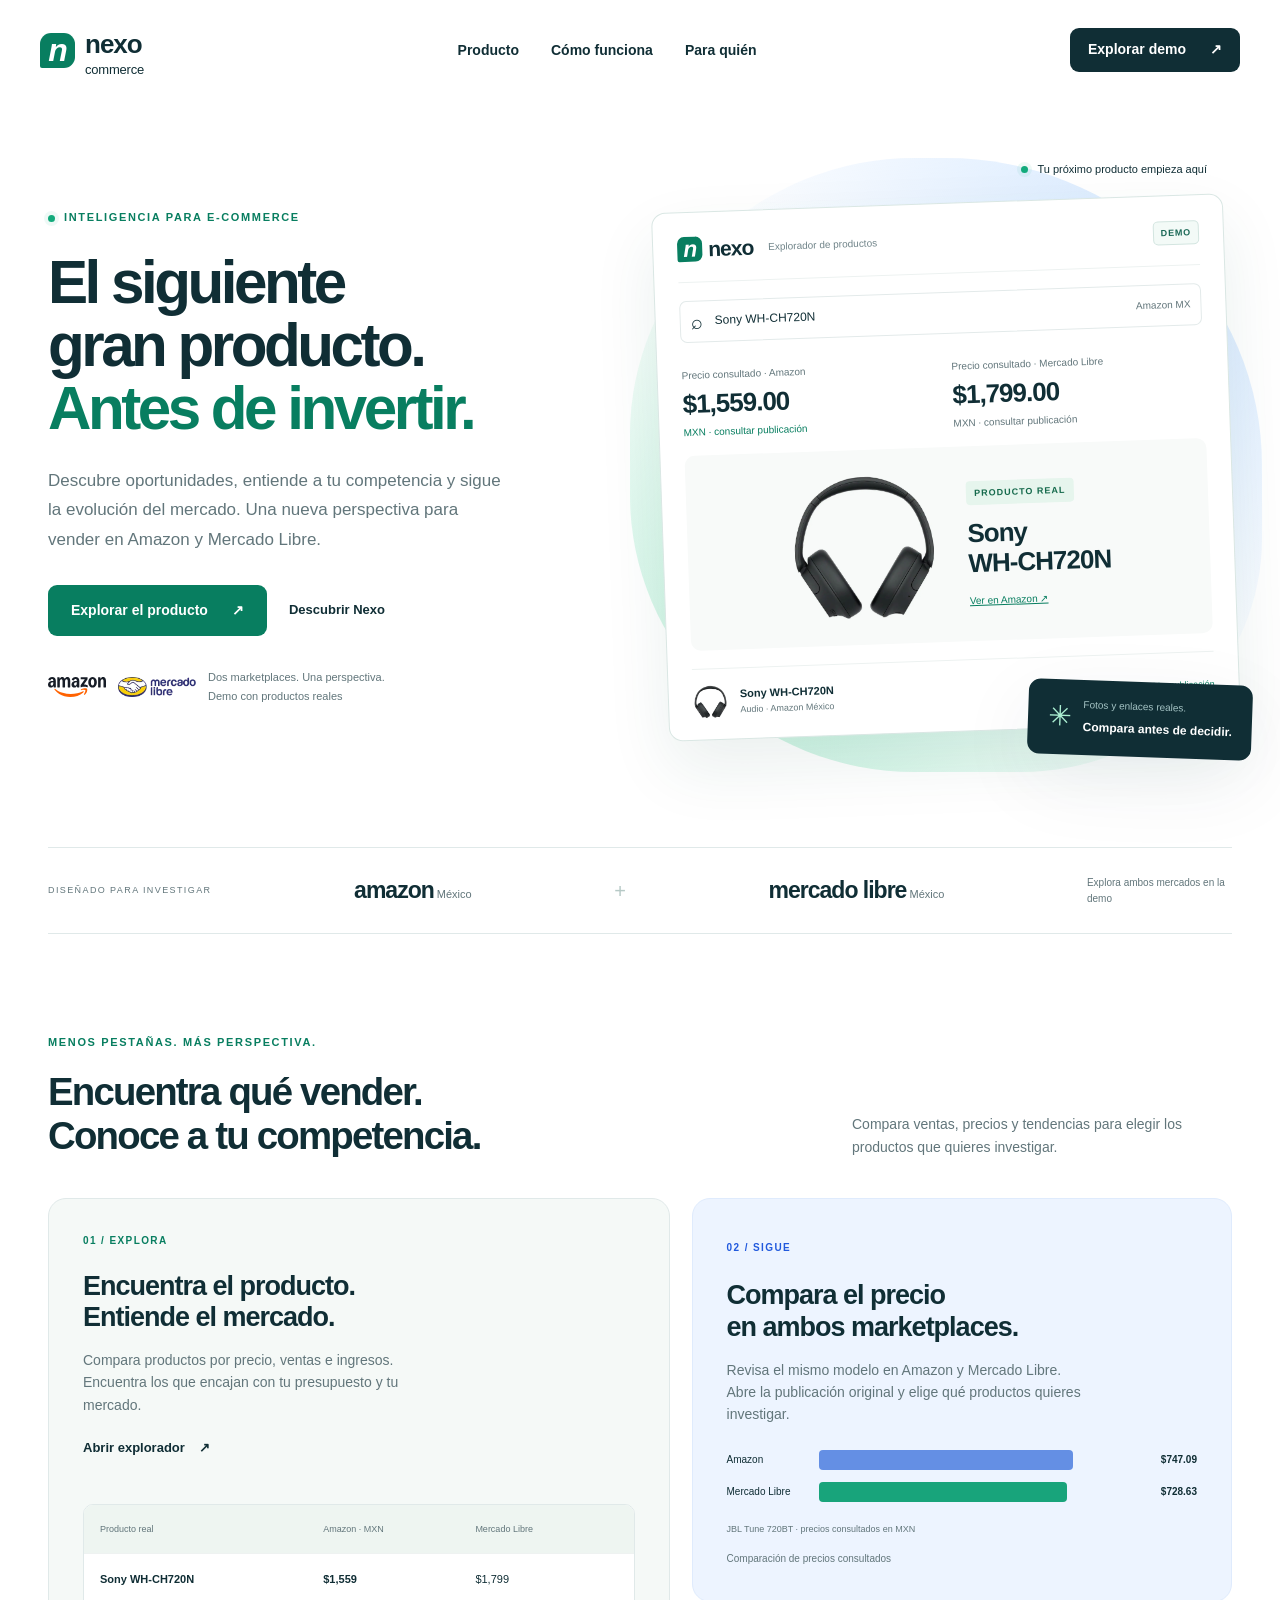
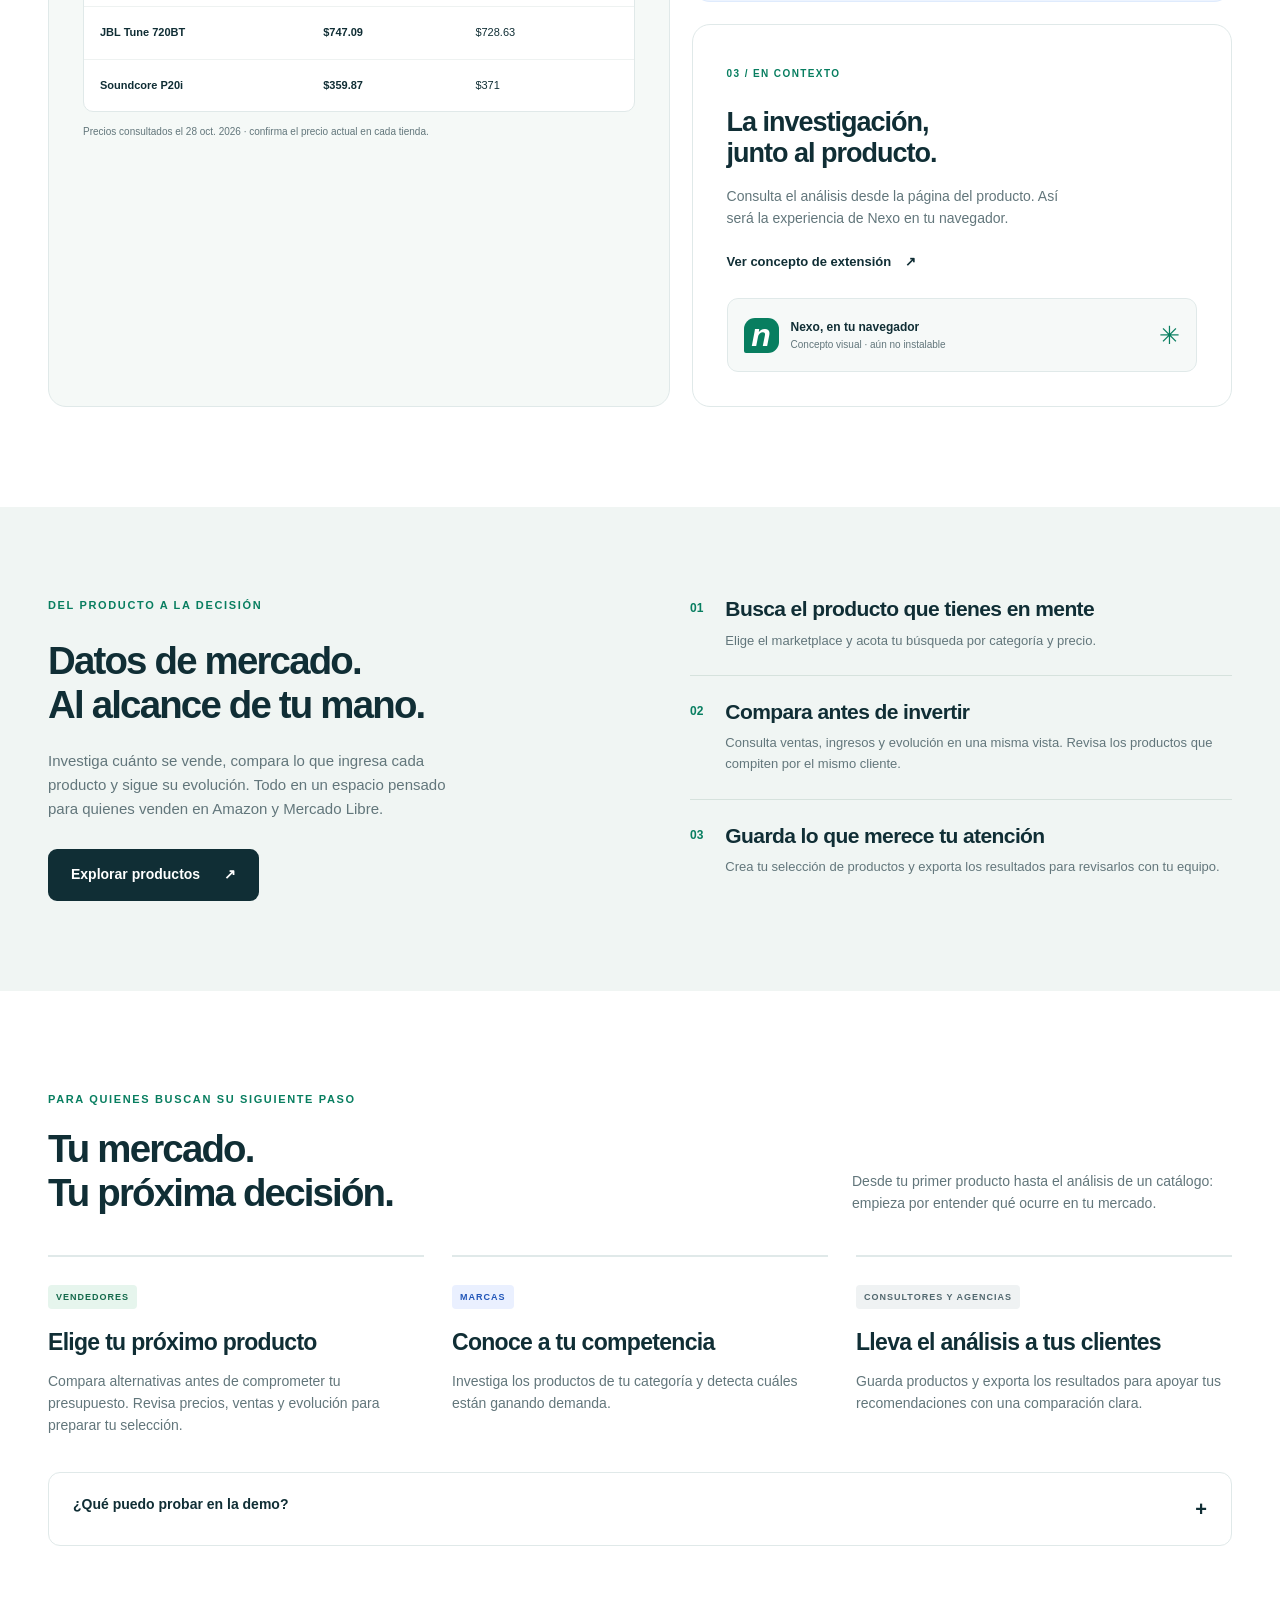
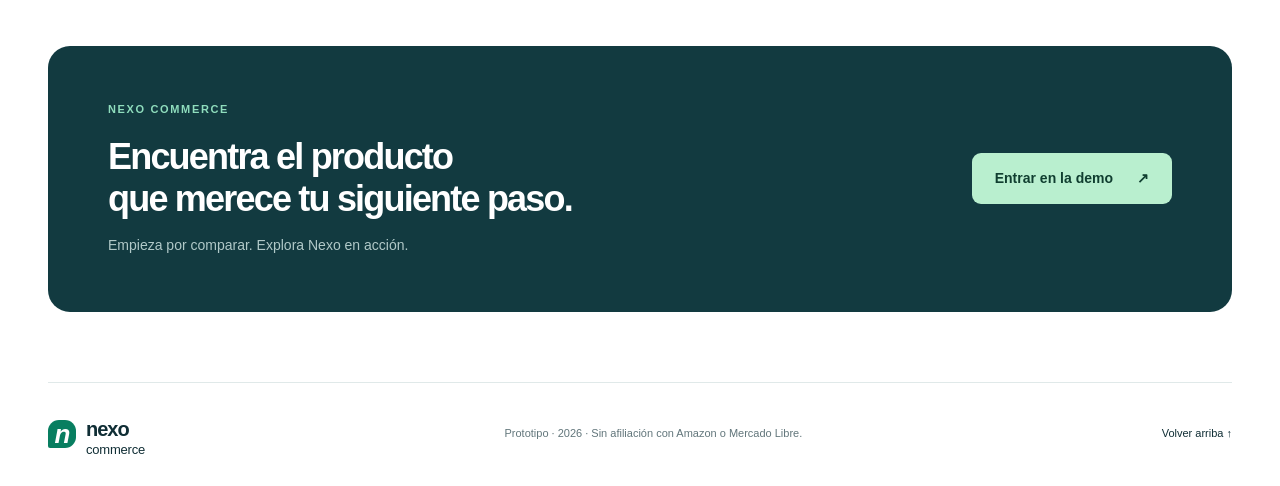
==== index.html @ bab30051 "Add API-first Amazon data providers and local history service" ====
<!doctype html>
<html lang="es"><head><meta charset="utf-8"><meta name="viewport" content="width=device-width, initial-scale=1, viewport-fit=cover"><meta name="theme-color" content="#087e60"><meta name="apple-mobile-web-app-title" content="Nexo Commerce"><title>Nexo Commerce — Encuentra tu próxima oportunidad</title><meta name="description" content="Encuentra qué vender en Amazon y Mercado Libre. Compara productos, analiza a tu competencia y descubre cómo evoluciona la demanda con Nexo Commerce."><link rel="stylesheet" href="styles.css?v=20261028-api-1"><script src="app.js?v=20261028-api-1" defer></script></head>
<body class="landing"><a class="skip" href="#contenido">Saltar al contenido</a>
<header class="site-header"><a class="brand" href="index.html?v=20261028-real-1" aria-label="Nexo Commerce, inicio"><span class="brand-mark">n</span><span>nexo<span class="brand-light">commerce</span></span></a><nav aria-label="Principal"><a href="#producto">Producto</a><a href="#metodo">Cómo funciona</a><a href="#piloto">Para quién</a></nav><a class="button small dark" href="app.html?v=20261028-real-1">Explorar demo <span aria-hidden="true">↗</span></a></header>
<main id="contenido">
<section class="hero wrap"><div class="hero-copy"><div class="eyebrow"><span class="status-dot"></span> INTELIGENCIA PARA E-COMMERCE</div><h1>El siguiente<br>gran producto.<br><span>Antes de invertir.</span></h1><p>Descubre oportunidades, entiende a tu competencia y sigue la evolución del mercado. Una nueva perspectiva para vender en Amazon y Mercado Libre.</p><div class="hero-actions"><a class="button primary" href="app.html?v=20261028-real-1">Explorar el producto <span aria-hidden="true">↗</span></a><a class="text-link" href="#metodo">Descubrir Nexo</a></div><div class="hero-note"><span class="market-logos"><img src="assets/amazon.svg" alt="Amazon" width="58" height="22"><img src="assets/mercado-libre.webp" alt="Mercado Libre" width="78" height="22"></span><span>Dos marketplaces. Una perspectiva.<br><strong>Demo con productos reales</strong></span></div></div>
<div class="hero-visual" aria-label="Vista del producto real Sony WH-CH720N con precios de referencia"><div class="orbit-label"><span class="status-dot"></span> Tu próximo producto empieza aquí</div><div class="product-window"><div class="window-bar"><a class="brand compact" href="app.html?v=20261028-real-1"><span class="brand-mark">n</span>nexo</a><span>Explorador de productos</span><span class="demo-pill">DEMO</span></div><div class="mock-search"><span aria-hidden="true">⌕</span> Sony WH-CH720N <span class="mock-market">Amazon MX</span></div><div class="mock-metrics"><div><small>Precio consultado · Amazon</small><strong>$1,559.00</strong><em>MXN · consultar publicación</em></div><div><small>Precio consultado · Mercado Libre</small><strong>$1,799.00</strong><span class="muted">MXN · consultar publicación</span></div></div><div class="hero-real-product"><img src="assets/products/product-2.jpg" alt="Sony WH-CH720N negros" width="190" height="190"><div><span class="tag">PRODUCTO REAL</span><strong>Sony<br>WH-CH720N</strong><a href="https://www.amazon.com.mx/dp/B0CFSCT8GQ" target="_blank" rel="noopener noreferrer">Ver en Amazon ↗</a></div></div><div class="mock-row"><img class="mock-photo" src="assets/products/product-2.jpg" alt="" width="35" height="35"><div><strong>Sony WH-CH720N</strong><small>Audio · Amazon México</small></div><span class="positive">Ver publicación</span></div></div><div class="floating-stat"><span class="spark-icon" aria-hidden="true">✳</span><div><small>Fotos y enlaces reales.</small><strong>Compara antes de decidir.</strong></div></div></div></section>
<div class="market-strip wrap"><span>DISEÑADO PARA INVESTIGAR</span><strong>amazon<span class="market-country"> México</span></strong><span class="strip-plus">+</span><strong>mercado libre<span class="market-country"> México</span></strong><span class="strip-end">Explora ambos mercados en la demo</span></div>
<section class="section wrap" id="producto"><div class="section-heading"><div><div class="eyebrow">MENOS PESTAÑAS. MÁS PERSPECTIVA.</div><h2>Encuentra qué vender.<br>Conoce a tu competencia.</h2></div><p>Compara ventas, precios y tendencias para elegir los productos que quieres investigar.</p></div><div class="feature-grid"><article class="feature feature-large"><span class="feature-number">01 / EXPLORA</span><h3>Encuentra el producto.<br>Entiende el mercado.</h3><p>Compara productos por precio, ventas e ingresos. Encuentra los que encajan con tu presupuesto y tu mercado.</p><a class="text-link" href="app.html?v=20261028-real-1">Abrir explorador <span aria-hidden="true">↗</span></a><div class="mini-table"><div><span>Producto real</span><span>Amazon · MXN</span><span>Mercado Libre</span></div><div><strong>Sony WH-CH720N</strong><strong>$1,559</strong><span>$1,799</span></div><div><strong>JBL Tune 720BT</strong><strong>$747.09</strong><span>$728.63</span></div><div><strong>Soundcore P20i</strong><strong>$359.87</strong><span>$371</span></div></div><small class="caption">Precios consultados el 28 oct. 2026 · confirma el precio actual en cada tienda.</small></article><article class="feature blue-feature"><span class="feature-number">02 / SIGUE</span><h3>Compara el precio<br>en ambos marketplaces.</h3><p>Revisa el mismo modelo en Amazon y Mercado Libre. Abre la publicación original y elige qué productos quieres investigar.</p><div class="market-price-bars"><div><span>Amazon</span><i style="width:83%"></i><strong>$747.09</strong></div><div><span>Mercado Libre</span><i style="width:81%"></i><strong>$728.63</strong></div><small>JBL Tune 720BT · precios consultados en MXN</small></div><span class="caption">Comparación de precios consultados</span></article><article class="feature extension-feature"><span class="feature-number">03 / EN CONTEXTO</span><h3>La investigación,<br>junto al producto.</h3><p>Consulta el análisis desde la página del producto. Así será la experiencia de Nexo en tu navegador.</p><a class="text-link" href="app.html?extension=1&amp;v=20261028-real-1">Ver concepto de extensión <span aria-hidden="true">↗</span></a><div class="extension-art"><span class="brand-mark">n</span><div><strong>Nexo, en tu navegador</strong><small>Concepto visual · aún no instalable</small></div><span aria-hidden="true">✳</span></div></article></div></section>
<section class="method-section" id="metodo"><div class="wrap method-grid"><div><div class="eyebrow">DEL PRODUCTO A LA DECISIÓN</div><h2>Datos de mercado.<br>Al alcance de tu mano.</h2><p>Investiga cuánto se vende, compara lo que ingresa cada producto y sigue su evolución. Todo en un espacio pensado para quienes venden en Amazon y Mercado Libre.</p><a class="button dark" href="app.html?v=20261028-real-1">Explorar productos <span aria-hidden="true">↗</span></a></div><ol class="method-steps"><li><span>01</span><div><h3>Busca el producto que tienes en mente</h3><p>Elige el marketplace y acota tu búsqueda por categoría y precio.</p></div></li><li><span>02</span><div><h3>Compara antes de invertir</h3><p>Consulta ventas, ingresos y evolución en una misma vista. Revisa los productos que compiten por el mismo cliente.</p></div></li><li><span>03</span><div><h3>Guarda lo que merece tu atención</h3><p>Crea tu selección de productos y exporta los resultados para revisarlos con tu equipo.</p></div></li></ol></div></section>
<section class="section wrap" id="piloto"><div class="section-heading"><div><div class="eyebrow">PARA QUIENES BUSCAN SU SIGUIENTE PASO</div><h2>Tu mercado.<br>Tu próxima decisión.</h2></div><p>Desde tu primer producto hasta el análisis de un catálogo: empieza por entender qué ocurre en tu mercado.</p></div><div class="pilot-grid"><article><span class="tag">VENDEDORES</span><h3>Elige tu próximo producto</h3><p>Compara alternativas antes de comprometer tu presupuesto. Revisa precios, ventas y evolución para preparar tu selección.</p></article><article><span class="tag blue-tag">MARCAS</span><h3>Conoce a tu competencia</h3><p>Investiga los productos de tu categoría y detecta cuáles están ganando demanda.</p></article><article><span class="tag neutral-tag">CONSULTORES Y AGENCIAS</span><h3>Lleva el análisis a tus clientes</h3><p>Guarda productos y exporta los resultados para apoyar tus recomendaciones con una comparación clara.</p></article></div><details class="pilot-details"><summary>¿Qué puedo probar en la demo? <span aria-hidden="true">+</span></summary><div><p>Explora seis modelos reales de JBL, Sony y Soundcore en Amazon México y Mercado Libre México. Abre sus fotos y publicaciones, compara referencias, guarda favoritos y exporta tu selección.</p><p>Las fotos y publicaciones son reales. Los precios y contadores públicos se consultaron directamente el 28 de octubre de 2026. Los contadores con + son umbrales; el valor calculado al precio consultado no equivale a facturación comprobada.</p></div></details></section>
<section class="closing wrap"><div><div class="eyebrow">NEXO COMMERCE</div><h2>Encuentra el producto<br>que merece tu siguiente paso.</h2><p>Empieza por comparar. Explora Nexo en acción.</p></div><a class="button primary" href="app.html?v=20261028-real-1">Entrar en la demo <span aria-hidden="true">↗</span></a></section>
</main><footer class="wrap footer"><a class="brand" href="index.html?v=20261028-real-1"><span class="brand-mark">n</span><span>nexo<span class="brand-light">commerce</span></span></a><p>Prototipo · 2026 · Sin afiliación con Amazon o Mercado Libre.</p><a href="#contenido">Volver arriba ↑</a></footer></body></html>
---- styles.css ----
:root{--ink:#102e35;--muted:#62767b;--green:#087e60;--mint:#c8f4df;--blue:#2159dd;--line:#e0e9e9;--paper:#f7faf9;--radius:18px;--shadow:0 24px 80px #143a4212}*{box-sizing:border-box}html{scroll-behavior:smooth;scroll-padding-top:90px}body{margin:0;font-family:Inter,'Avenir Next',Avenir,-apple-system,BlinkMacSystemFont,'Segoe UI',sans-serif;color:var(--ink);background:#fff;line-height:1.6}a{color:inherit;text-decoration:none}button,input,select{font:inherit}button,a,input,select,summary{-webkit-tap-highlight-color:transparent}button{cursor:pointer}button:disabled{cursor:default}a:focus-visible,button:focus-visible,input:focus-visible,select:focus-visible,summary:focus-visible{outline:3px solid #2159dd;outline-offset:4px}button{color:inherit}button svg{pointer-events:none}h1,h2,h3,p{margin:0}h1,h2,h3{line-height:1.15;letter-spacing:-.045em}p{color:var(--muted)}.wrap{width:min(1240px,calc(100% - 96px));margin-inline:auto}.skip{position:fixed;top:-100px;left:16px;background:#fff;padding:12px;z-index:20}.skip:focus{top:8px}.brand{display:inline-flex;align-items:center;gap:10px;font-size:26px;font-weight:750;letter-spacing:-1px;white-space:nowrap}.brand-mark{display:inline-grid;place-items:center;background:var(--green);color:white;width:35px;height:35px;font-size:32px;font-weight:800;font-style:italic;border-radius:11px 11px 11px 2px;line-height:1}.brand-light{font-size:13px;font-weight:500;letter-spacing:-.2px;display:block;line-height:1;margin-top:-2px}.site-header{height:100px;display:flex;align-items:center;justify-content:space-between;width:min(1344px,calc(100% - 80px));margin:auto}.site-header nav{display:flex;gap:32px;font-size:14px;font-weight:550}.site-header nav a:hover,.text-link:hover{color:var(--green)}.button{display:inline-flex;justify-content:center;align-items:center;gap:24px;border:1px solid transparent;border-radius:9px;padding:15px 22px;font-weight:600;font-size:14px;line-height:1.4;transition:background .18s,transform .18s;white-space:nowrap}.button:hover{transform:translateY(-2px)}.button.primary{background:var(--green);color:#fff}.button.primary:hover{background:#05674e}.button.dark{background:var(--ink);color:white}.button.small{padding:11px 17px}.button.outline{border-color:var(--line);background:#fff}.eyebrow{font-size:11px;letter-spacing:1.65px;font-weight:750;color:var(--green);display:flex;align-items:center;gap:9px;margin-bottom:24px}.status-dot{display:inline-block;width:7px;height:7px;flex-shrink:0;background:#12aa7b;border-radius:50%;box-shadow:0 0 0 4px #12aa7b12}.hero{display:grid;grid-template-columns:1fr 1fr;gap:40px;min-height:660px;align-items:center;padding-block:58px 90px}.hero h1{font-size:clamp(48px,4.7vw,70px);line-height:1.05;font-weight:650;letter-spacing:-3.5px}.hero h1>span{color:var(--green)}.hero-copy>p{max-width:455px;font-size:17px;line-height:1.75;margin-top:25px}.hero-actions{display:flex;align-items:center;gap:22px;margin-top:30px;flex-wrap:wrap}.text-link{font-size:13px;font-weight:650;display:inline-flex;gap:14px;align-items:center}.hero-note{display:flex;align-items:center;gap:12px;margin-top:32px;font-size:11px;color:var(--muted);line-height:1.7}.hero-note strong{font-weight:500}.market-logos{display:flex;align-items:center;gap:12px;flex-shrink:0}.market-logos img{display:block;object-fit:contain}.hero-note>span:last-child{min-width:0}@media(max-width:560px){.market-logos{gap:8px}.market-logos img:first-child{width:50px}.market-logos img:last-child{width:68px}.hero-note{gap:10px}}.hero-visual{position:relative;isolation:isolate;padding:45px 0 25px}.hero-visual:before{content:'';position:absolute;inset:0 -30px -15px -30px;background:radial-gradient(ellipse at 80% 20%,#d5e8ff 0,transparent 62%),radial-gradient(ellipse at 25% 80%,#c5f2df 0,transparent 65%);border-radius:45% 50% 38% 45%;z-index:-1}.orbit-label{position:absolute;top:3px;right:25px;font-size:11px;display:flex;align-items:center;gap:9px}.product-window{border:1px solid #dae7e4;background:#fff;box-shadow:0 28px 65px #174f4a16;border-radius:14px;transform:rotate(-2deg);padding:20px 24px}.window-bar{display:flex;align-items:center;gap:15px;border-bottom:1px solid #edf2f1;padding-bottom:15px;font-size:10px;color:#708489}.compact{font-size:21px;gap:6px;color:var(--ink)}.compact .brand-mark{width:25px;height:25px;font-size:23px;border-radius:7px 7px 7px 2px}.demo-pill{font-size:9px;letter-spacing:.8px;border:1px solid #d3e5e0;background:#f3faf7;color:#1a6856;border-radius:5px;padding:4px 7px;font-weight:700;white-space:nowrap}.window-bar .demo-pill{margin-left:auto}.mock-search{margin-top:18px;border:1px solid #e3eaea;border-radius:7px;padding:10px;font-size:12px;display:flex;gap:12px;align-items:center}.mock-search>span:first-child{font-size:20px;line-height:1}.mock-market{margin-left:auto;font-size:10px;color:var(--muted)}.mock-metrics{display:grid;grid-template-columns:1fr 1fr;margin-top:25px;gap:18px}.mock-metrics>div{display:flex;flex-direction:column}.mock-metrics small{font-size:10px;color:var(--muted)}.mock-metrics strong{font-size:26px;letter-spacing:-1px}.mock-metrics strong span{font-size:13px;font-weight:400;letter-spacing:0}.mock-metrics em{font-size:10px;font-style:normal;color:var(--green)}.muted{font-size:10px;color:var(--muted)}.mock-chart-title{display:flex;justify-content:space-between;font-size:11px;font-weight:650;margin-top:24px}.mock-chart-title>span{font-size:9px;font-weight:400;color:var(--muted)}.hero-chart{width:100%;height:auto;margin-top:16px;display:block}.chart-months{display:flex;justify-content:space-between;color:var(--muted);font-size:9px;margin-top:2px}.mock-row{display:flex;align-items:center;gap:12px;margin-top:18px;padding-top:15px;border-top:1px solid #edf2f1;font-size:11px}.mock-row small{display:block;color:var(--muted);font-size:9px}.mock-row>.positive{margin-left:auto;font-size:9px}.bottle-icon{width:20px;height:34px;background:#83b2a9;border-radius:5px;position:relative;margin-inline:7px}.bottle-icon:before{content:'';position:absolute;top:-4px;left:6px;width:8px;height:5px;background:#356c62;border-radius:2px}.floating-stat{position:absolute;right:-20px;bottom:0;display:flex;gap:12px;align-items:center;background:var(--ink);color:white;padding:15px 20px;border-radius:12px;box-shadow:var(--shadow);transform:rotate(2deg)}.floating-stat small{color:#a4c3c4;font-size:10px;display:block}.floating-stat strong{font-size:12px;font-weight:550}.spark-icon{font-size:28px;color:#abefd2}.market-strip{display:flex;align-items:center;justify-content:space-between;gap:20px;border-block:1px solid var(--line);padding-block:24px}.market-strip>span:first-child{font-size:9px;letter-spacing:1.4px;color:var(--muted)}.market-strip strong{font-size:23px;letter-spacing:-1px}.market-country{font-size:11px;font-weight:400;letter-spacing:0;color:var(--muted)}.strip-plus{font-size:20px;color:#b6c9c6}.strip-end{font-size:10px;color:var(--muted);max-width:145px}.section{padding-block:100px}.section-heading{display:flex;align-items:flex-end;justify-content:space-between;gap:50px;margin-bottom:40px}.section-heading .eyebrow{margin-bottom:18px}h2{font-size:clamp(30px,3vw,44px);font-weight:600;letter-spacing:-1.8px}.section-heading>p{font-size:14px;max-width:380px}.feature-grid{display:grid;grid-template-columns:1.15fr 1fr;gap:22px}.feature{border:1px solid var(--line);border-radius:var(--radius);padding:34px;overflow:hidden}.feature-number{font-size:10px;font-weight:750;letter-spacing:1.4px;color:var(--green)}.feature h3{font-size:27px;font-weight:600;margin-top:22px;letter-spacing:-1px}.feature p{font-size:14px;margin-top:16px;max-width:360px}.feature .text-link{margin-top:22px}.feature-large{grid-row:span 2;background:#f5f9f7;display:flex;flex-direction:column;align-items:flex-start}.mini-table{width:100%;border:1px solid var(--line);border-radius:10px;background:white;margin-top:45px;overflow:hidden;font-size:11px}.mini-table>div{display:grid;grid-template-columns:1.5fr 1fr 1fr;padding:17px 16px;gap:10px;border-bottom:1px solid #eef2f1}.mini-table>div:last-child{border-bottom:0}.mini-table>div:first-child{background:#eef5f1;color:var(--muted);font-size:9px}.mini-table strong{font-weight:550}.positive{color:var(--green)}.negative{color:#b3414f}.caption{font-size:10px;color:var(--muted);display:block;margin-top:12px}.blue-feature{background:#edf4ff;border-color:#dfebfd}.blue-feature .feature-number{color:var(--blue)}.bar-art{display:flex;gap:10px;align-items:flex-end;height:90px;margin-top:26px}.bar-art i{background:#adc9f8;flex:1;height:35%;border-radius:5px 5px 0 0}.bar-art i:nth-child(2n){height:50%}.bar-art i:nth-child(3n){height:68%}.bar-art i:nth-child(4n){height:55%}.bar-art i:nth-child(7){height:80%;background:#5284e8}.bar-art i:nth-child(9){height:87%;background:#346fe4}.bar-art i:nth-child(10){height:100%;background:var(--blue)}.extension-art{display:flex;align-items:center;gap:12px;background:#f6f9f8;border:1px solid var(--line);padding:16px;border-radius:11px;margin-top:25px;font-size:12px}.extension-art small{display:block;color:var(--muted);font-size:10px}.extension-art>span:last-child{margin-left:auto;font-size:25px;color:var(--green)}.method-section{background:#f0f5f3;padding-block:90px}.method-grid{display:grid;grid-template-columns:1fr 1fr;gap:100px}.method-grid>div>p{font-size:15px;margin-top:22px;max-width:430px}.method-grid .button{margin-top:28px}.method-steps{list-style:none;margin:0;padding:0}.method-steps li{display:flex;gap:22px;border-bottom:1px solid #d6e2dd;padding-block:24px}.method-steps li:first-child{padding-top:0}.method-steps li:last-child{border:0;padding-bottom:0}.method-steps li>span{font-size:12px;color:var(--green);font-weight:700;margin-top:2px}.method-steps h3{font-size:21px;letter-spacing:-.6px;font-weight:600}.method-steps p{font-size:13px;margin-top:9px}.pilot-grid{display:grid;grid-template-columns:repeat(3,1fr);gap:28px}.pilot-grid article{border-top:2px solid var(--line);padding-top:25px}.tag{display:inline-block;font-size:9px;font-weight:700;letter-spacing:1px;padding:5px 8px;border-radius:4px;background:#e6f5ed;color:#14694b}.blue-tag{background:#eaf0ff;color:#2256b9}.neutral-tag{background:#eff2f3;color:#52686f}.pilot-grid h3{font-size:23px;letter-spacing:-.7px;margin-top:20px}.pilot-grid p{font-size:14px;margin-top:14px}.pilot-grid small{display:block;color:var(--muted);font-size:11px;margin-top:14px}.pilot-details{margin-top:35px;border:1px solid var(--line);border-radius:12px;padding:20px 24px;font-size:14px}.pilot-details summary{cursor:pointer;font-weight:600;list-style:none;display:flex;justify-content:space-between;gap:15px}.pilot-details summary span{font-size:20px}.pilot-details div{padding-top:15px;max-width:850px}.pilot-details p+p{margin-top:12px}.closing{background:#123a40;color:#fff;border-radius:22px;padding:55px 60px;display:flex;align-items:center;justify-content:space-between;gap:30px;margin-bottom:70px}.closing h2{font-size:36px}.closing .eyebrow{color:#8fddbd;margin-bottom:18px}.closing p{color:#b1c9c8;margin-top:15px;font-size:14px}.closing .primary{background:#b9efcf;color:#103e30}.footer{border-top:1px solid var(--line);display:flex;justify-content:space-between;align-items:center;gap:24px;padding-block:30px}.footer .brand{font-size:20px}.footer .brand-mark{width:28px;height:28px;font-size:26px}.footer p,.footer>a:last-child{font-size:11px}
/* Product workspace */
.dashboard{background:#f5f8f9;font-size:14px}.sidebar{position:fixed;inset:0 auto 0 0;width:230px;background:#fff;border-right:1px solid var(--line);padding:28px 20px;display:flex;flex-direction:column;z-index:3}.sidebar>.brand{margin:0 6px}.workspace-label{font-size:9px;letter-spacing:1.3px;color:var(--muted);margin:45px 10px 15px}.sidebar nav{display:flex;flex-direction:column;gap:7px}.side-item{display:flex;align-items:center;gap:12px;border:0;background:transparent;border-radius:8px;padding:12px;text-align:left;font-size:13px;color:#607779}.side-item>span:first-child{font-size:19px;width:20px;text-align:center}.side-item.active{background:#e9f6ef;color:var(--green);font-weight:600}.saved-count{margin-left:auto;background:#edf2f0;border-radius:4px;min-width:22px;text-align:center;font-size:10px}.sidebar-bottom{margin-top:auto;padding:15px 8px 0;font-size:11px}.sidebar-bottom p{font-size:10px;margin:13px 0}.sidebar-bottom>a{font-weight:600}.pilot-badge{display:flex;gap:9px;align-items:center;font-size:11px;font-weight:600}.app-shell{margin-left:230px}.app-topbar{height:78px;padding:0 36px;background:#fff;border-bottom:1px solid var(--line);display:flex;align-items:center;justify-content:space-between;font-size:12px}.breadcrumb{color:var(--muted);padding-left:9px}.profile{display:flex;align-items:center;gap:16px}.avatar{display:grid;place-items:center;width:31px;height:31px;border-radius:50%;background:#dcefe5;color:var(--green);font-weight:650}.mobile-brand{display:none}.workspace{padding:38px 36px 50px;max-width:1700px;margin:auto}.app-heading{display:flex;align-items:center;justify-content:space-between;gap:24px}.app-heading h1{font-size:32px;font-weight:600;letter-spacing:-1.1px}.app-heading .eyebrow{font-size:9px;margin-bottom:12px}.app-heading p{font-size:13px;margin-top:10px}.green-dot{color:var(--green)}.demo-banner{display:flex;gap:10px;align-items:center;border:1px solid #dbe8f7;background:#edf4ff;color:#2d5680;padding:11px 16px;margin-top:26px;border-radius:8px;font-size:11px}.demo-banner p{color:#375e81}.filter-panel{background:white;border:1px solid var(--line);border-radius:12px;margin-top:22px;padding:20px 24px 24px}.market-tabs{display:flex;gap:12px;margin-bottom:22px}.market-tab{font-size:16px;letter-spacing:-.5px;background:#fff;border:1px solid var(--line);border-radius:7px;padding:8px 18px;font-weight:650;display:flex;gap:15px;align-items:center}.market-tab span{font-size:9px;letter-spacing:0;font-weight:500;background:#eef2f1;border-radius:3px;padding:2px 4px;color:var(--muted)}.market-tab.selected{border-color:#15926d;background:#f2fbf6;color:#126c50}.filter-fields{display:grid;grid-template-columns:2fr 1.15fr 1fr auto;gap:14px;align-items:end}label>span{font-size:10px;color:var(--muted);font-weight:550;display:block;margin-bottom:7px}input,select{width:100%;min-width:0;border:1px solid #dce5e5;background:#fff;border-radius:7px;padding:11px 12px;color:var(--ink);font-size:12px;height:43px}.input-wrap{position:relative}.input-wrap input{padding-left:34px}.input-wrap>span{position:absolute;top:6px;left:11px;font-size:22px;color:var(--muted)}.filter-fields .button{height:43px;padding:10px 16px;font-size:12px}.kpi-grid{display:grid;grid-template-columns:repeat(4,1fr);gap:16px;margin:23px 0}.kpi-grid article{background:#fff;border:1px solid var(--line);border-radius:11px;padding:20px}.kpi-grid article>span{color:var(--muted);font-size:11px}.kpi-grid strong{font-size:29px;letter-spacing:-1.1px;display:block;line-height:1.5;font-weight:600;margin-top:7px}.kpi-grid small{font-size:9px;color:var(--muted);display:block;margin-top:4px}.results-panel{background:#fff;border:1px solid var(--line);border-radius:12px;overflow:hidden}.results-header{display:flex;align-items:center;justify-content:space-between;padding:24px;gap:18px}.results-header h2{font-size:19px;letter-spacing:-.4px;font-weight:600}.results-header p{font-size:10px;margin-top:6px}.sort-label{display:flex;align-items:center;gap:12px;font-size:10px;color:var(--muted);white-space:nowrap}.sort-label select{width:150px;height:36px;padding-block:6px;font-size:11px}.table-scroll{overflow:auto}table{width:100%;border-collapse:collapse;text-align:left;font-size:12px;white-space:nowrap}th{font-size:9px;font-weight:600;color:var(--muted);padding:13px 16px;background:#f8faf9;border-block:1px solid var(--line)}th:first-child{padding-left:24px}td{padding:16px;border-bottom:1px solid #edf2f1}td:first-child{padding-left:24px}tbody tr:hover{background:#fafdfb}.product-cell{display:flex;gap:12px;align-items:center}.product-art{display:grid;place-items:center;flex-shrink:0;width:44px;height:48px;border-radius:8px;font-size:23px;color:#34766d;background:#e5f1eb}.art-lamp{background:#e9eef9;color:#5c75b4}.art-organizer{background:#f1eae0;color:#947342}.art-mat{background:#ede6f6;color:#82619b}.art-charger{background:#e9edef;color:#58717b}.art-headphones{background:#f9e9e7;color:#aa746e}.product-name{display:block;border:0;background:none;padding:0;text-align:left;font-size:12px;font-weight:600;text-decoration:underline;text-decoration-color:transparent;text-underline-offset:3px}.product-name:hover{text-decoration-color:var(--green)}.product-cell small{display:block;color:var(--muted);font-size:9px;margin-top:4px}.growth-cell{font-size:11px;font-weight:600}.sparkline{display:block;width:65px;height:20px;margin-top:3px}.save-button{background:#fff;border:1px solid var(--line);border-radius:6px;font-size:19px;width:32px;height:32px;line-height:1}.save-button[aria-pressed=true]{color:var(--green);background:#e9f6ef;border-color:#acd7c2}.table-footer{display:flex;justify-content:space-between;gap:15px;padding:14px 24px;font-size:9px;color:var(--muted)}.empty-state{text-align:center;padding:50px 24px;color:var(--muted);white-space:normal}.empty-state strong{display:block;color:var(--ink);font-size:17px;margin-bottom:8px}.empty-state button{margin-top:15px}.insight-row{display:grid;grid-template-columns:1fr 1fr;gap:24px;margin-top:24px}.insight-row article{padding:24px;border:1px solid var(--line);border-radius:12px;background:#f0f6f4}.insight-row article:nth-child(2){background:#edf3fb}.insight-row h3{font-size:17px;margin-top:12px;letter-spacing:-.4px;font-weight:600}.insight-row p{font-size:11px;margin-top:10px}.insight-row .feature-number{font-size:9px}dialog{color:var(--ink);border:1px solid var(--line);border-radius:18px;padding:28px;box-shadow:0 30px 100px #0c343335;max-width:calc(100vw - 30px);max-height:90vh;overflow:auto}dialog::backdrop{background:#0b2c3b77;backdrop-filter:blur(4px)}.detail-dialog{width:720px}.dialog-top{display:flex;justify-content:space-between;align-items:center;gap:20px;margin-bottom:20px}.dialog-top .eyebrow{margin:0;font-size:10px}.icon-button{background:#f0f5f3;border:0;width:32px;height:32px;font-size:24px;line-height:1;border-radius:50%}.detail-title{display:flex;gap:16px;align-items:center;margin-bottom:22px}.detail-title h2{font-size:26px;letter-spacing:-.8px}.detail-title p{font-size:11px;margin-top:6px}.detail-dialog .kpi-grid{grid-template-columns:repeat(3,1fr);gap:10px}.detail-dialog .kpi-grid article{padding:15px}.detail-dialog .kpi-grid strong{font-size:24px}.chart-controls{display:flex;align-items:center;justify-content:space-between;gap:20px;margin:25px 0 15px}.chart-controls h3{font-size:17px;letter-spacing:-.5px}.period-tabs{display:flex;gap:5px}.period-tabs button{border:1px solid var(--line);background:#fff;border-radius:5px;padding:6px 10px;font-size:10px}.period-tabs button[aria-pressed=true]{background:#e7f5ed;border-color:#91c7ac;color:var(--green)}.detail-chart{width:100%;height:auto;background:#fbfdfc;border:1px solid var(--line);border-radius:10px;padding:12px}.detail-caption{font-size:10px;color:var(--muted);margin-top:10px}.detail-foot{padding:15px;border-radius:8px;background:#eff5fb;font-size:11px;margin-top:24px}.extension-dialog{width:410px}.extension-dialog .brand{font-size:24px}.extension-dialog h2{font-size:29px;margin-top:18px;letter-spacing:-1px}.extension-dialog>p{font-size:12px;margin-top:15px}.extension-product{display:flex;align-items:center;gap:12px;margin-top:25px;border-block:1px solid var(--line);padding-block:20px;font-size:12px}.extension-product small{display:block;color:var(--muted);font-size:10px}.extension-numbers{display:grid;grid-template-columns:1fr 1fr;gap:15px;margin-top:25px}.extension-numbers span{display:block;font-size:10px;color:var(--muted)}.extension-numbers strong{font-size:25px;letter-spacing:-1px}.extension-status{background:#f3f8f5;padding:13px;font-size:10px;margin-top:25px;display:flex;align-items:center;gap:10px;border-radius:7px}.extension-dialog>.button{width:100%;margin-top:22px}.toast{position:fixed;bottom:24px;left:50%;transform:translate(-50%,20px);opacity:0;pointer-events:none;background:var(--ink);color:#fff;padding:12px 22px;border-radius:8px;z-index:15;font-size:12px;transition:opacity .2s,transform .2s}.toast.visible{opacity:1;transform:translate(-50%,0)}
@media(min-width:1500px){.hero{min-height:730px}.hero h1{font-size:76px}}@media(max-width:1150px){.wrap{width:calc(100% - 64px)}.hero{gap:30px}.hero h1{font-size:54px}.hero-actions{gap:15px}.hero-visual{padding-right:10px}.floating-stat{right:0}.sidebar{width:190px;padding-inline:12px}.sidebar .brand{font-size:23px}.app-shell{margin-left:190px}.workspace{padding:28px 24px}.app-topbar{padding-inline:24px}.filter-fields{grid-template-columns:1.5fr 1fr}.kpi-grid{gap:10px}.kpi-grid article{padding:15px}.kpi-grid strong{font-size:25px}.kpi-grid article>span{font-size:10px}.app-heading h1{font-size:28px}.method-grid{gap:50px}}@media(max-width:850px){.site-header{width:calc(100% - 48px);height:82px}.site-header nav{gap:18px;font-size:12px}.brand{font-size:23px}.hero{grid-template-columns:1fr;padding-block:40px 65px;gap:40px}.hero h1{font-size:64px}.hero-copy>p{max-width:550px}.hero-visual{width:min(560px,100%);margin:auto;padding-right:10px}.hero-visual:before{inset-inline:0}.market-strip{flex-wrap:wrap;justify-content:center;gap:20px 30px}.market-strip>span:first-child{width:100%;text-align:center}.strip-end{display:none}.section{padding-block:70px}.section-heading{display:block}.section-heading>p{margin-top:20px}.feature{padding:26px}.feature h3{font-size:23px}.method-grid{gap:40px}.method-grid h2{font-size:31px}.pilot-grid{gap:20px}.closing{padding:38px}.closing h2{font-size:30px}.footer{flex-wrap:wrap}.footer p{order:3;width:100%}.sidebar{width:74px;padding:25px 12px}.sidebar .brand>span:last-child,.workspace-label,.sidebar-bottom,.side-item>.saved-count{display:none}.sidebar>.brand{margin:0 auto}.sidebar nav{margin-top:45px}.side-item{font-size:0;justify-content:center;padding:12px}.side-item>span:first-child{font-size:22px}.app-shell{margin-left:74px}.app-heading{align-items:flex-start}.app-heading h1{font-size:27px}.app-heading .button{font-size:10px;padding:10px}.kpi-grid{grid-template-columns:1fr 1fr}.kpi-grid strong{font-size:29px}.table-footer{display:block}.table-footer span{display:block}.breadcrumb{display:none}.insight-row{gap:14px}.insight-row article{padding:18px}.insight-row h3{font-size:16px}}
@media(max-width:560px){.wrap{width:calc(100% - 40px)}.site-header{width:calc(100% - 40px);height:76px}.site-header nav{display:none}.site-header .button{font-size:11px;padding:10px 13px;gap:12px}.hero{padding-top:30px;gap:35px}.hero h1{font-size:49px;letter-spacing:-2.8px}.hero-copy>p{font-size:15px;margin-top:20px}.eyebrow{font-size:9px;margin-bottom:20px}.hero-actions{gap:18px}.hero-actions .button{padding:14px 18px;font-size:13px}.hero-note{margin-top:25px}.hero-visual{padding-top:35px}.orbit-label{font-size:9px;right:10px}.product-window{padding:17px;transform:rotate(-1deg)}.window-bar{gap:9px}.window-bar>span:not(.demo-pill){font-size:8px}.mock-metrics strong{font-size:23px}.mock-metrics small{font-size:9px}.mock-row>.positive{font-size:8px}.mock-row{gap:8px}.floating-stat{padding:11px 15px;bottom:-7px}.floating-stat strong{font-size:10px}.market-strip strong{font-size:21px}.market-country{font-size:9px}.market-strip{gap:15px}.section{padding-block:60px}.section-heading{margin-bottom:28px}h2{font-size:31px;letter-spacing:-1.3px}.section-heading>p{font-size:13px}.feature-grid{grid-template-columns:1fr}.feature-large{grid-row:auto}.mini-table{margin-top:30px}.feature h3{font-size:25px}.feature{padding:26px}.method-section{padding-block:55px}.method-grid{grid-template-columns:1fr}.pilot-grid{grid-template-columns:1fr;gap:30px}.pilot-grid article{padding-top:20px}.pilot-grid h3{margin-top:14px}.pilot-details{padding:17px;font-size:12px}.closing{padding:30px 25px;flex-direction:column;align-items:flex-start;margin-bottom:40px;border-radius:15px}.closing h2{font-size:28px}.footer{gap:20px;padding-block:24px}.footer>a:last-child{margin-left:auto}.sidebar{position:static;width:100%;height:auto;flex-direction:row;align-items:center;justify-content:space-between;border-right:0;border-bottom:1px solid var(--line);padding:14px 18px}.sidebar>.brand{margin:0}.sidebar nav{margin:0;flex-direction:row;gap:6px}.side-item{padding:6px 10px}.app-shell{margin-left:0}.app-topbar{height:52px;padding-inline:20px;font-size:10px}.app-topbar .avatar{display:none}.workspace{padding:25px 16px}.app-heading{display:block}.app-heading h1{font-size:28px}.app-heading>.button{margin-top:18px;font-size:11px}.app-heading p{font-size:12px}.app-heading .eyebrow{font-size:8px}.demo-banner{font-size:10px;align-items:flex-start;margin-top:20px;padding:12px}.filter-panel{padding:17px}.market-tab{padding:8px 12px;font-size:14px;gap:10px}.market-tabs{gap:8px;margin-bottom:18px}.filter-fields{grid-template-columns:1fr 1fr;gap:13px}.search-field{grid-column:span 2}.filter-fields .button{grid-column:span 2}.filter-fields label>span{font-size:9px}.filter-fields input,.filter-fields select{font-size:11px}.kpi-grid article{padding:14px}.kpi-grid strong{font-size:25px}.kpi-grid article>span{font-size:9px}.kpi-grid small{font-size:8px}.results-header{display:block;padding:20px}.sort-label{margin-top:18px;justify-content:space-between}.sort-label select{width:160px}.insight-row{grid-template-columns:1fr}.detail-dialog{padding:20px}.detail-title h2{font-size:22px}.detail-dialog .kpi-grid{grid-template-columns:1fr 1fr}.detail-dialog .kpi-grid article:last-child{grid-column:span 2}.detail-dialog .kpi-grid strong{font-size:23px}.chart-controls{display:block}.period-tabs{margin-top:14px}.dialog-top .eyebrow{font-size:8px}.extension-dialog{padding:23px}.toast{width:calc(100% - 36px);text-align:center}.footer .brand-light{font-size:11px}}
@media(prefers-reduced-motion:reduce){html{scroll-behavior:auto}*,*:before,*:after{transition:none!important;animation:none!important}.button:hover{transform:none}}

/* iPhone: comfortable touch targets, safe areas and no input focus zoom. */
html{-webkit-text-size-adjust:100%;text-size-adjust:100%}
@media(max-width:560px){
 body{padding-left:env(safe-area-inset-left);padding-right:env(safe-area-inset-right)}
 .footer,.workspace{padding-bottom:max(28px,env(safe-area-inset-bottom))}
 .site-header .button,.hero-actions .button,.text-link,.footer>a:last-child{min-height:44px}
 .text-link{align-items:center}.side-item{min-width:44px;min-height:44px}
 input,select,.filter-fields input,.filter-fields select{font-size:16px}
 .filter-fields{grid-template-columns:minmax(0,1fr) minmax(0,1fr)}
 .filter-fields .button,.market-tab,.sort-label select{min-height:44px;height:auto}
 .save-button,.icon-button{width:44px;height:44px}
 .period-tabs button{min-height:44px;min-width:70px;font-size:12px}
 .hero h1{font-size:clamp(40px,12.5vw,49px)}
 .hero-copy,.hero-visual,.product-window{min-width:0}
 .hero-actions{align-items:flex-start}.hero-actions .text-link{display:flex}
 .table-scroll{position:relative;-webkit-overflow-scrolling:touch;overscroll-behavior-x:contain}
 .results-header p,.table-footer{font-size:11px}
 .results-panel{max-width:100%}.sort-label select{font-size:16px}
 dialog{max-height:calc(100dvh - 32px)}
}
@media(max-width:380px){.mock-row>.positive{display:none}.mock-metrics strong{font-size:21px}.market-tabs{flex-wrap:wrap}.app-heading h1{font-size:25px}.hero-note{align-items:flex-start}}
/* Real product research: photography, publication identity and cross-market links. */
.dashboard .product-cell{gap:18px;min-width:310px;max-width:420px}
.photo-button{display:grid;place-items:center;background:#fff;border:1px solid #e5ece9;border-radius:12px;width:100px;height:100px;padding:5px;flex-shrink:0;transition:border-color .15s,transform .15s}
.photo-button:hover{border-color:#72b69b;transform:translateY(-2px)}
.real-product-photo{display:block;width:88px;height:88px;object-fit:contain;mix-blend-mode:multiply}
.product-info{min-width:0}.product-brand{display:block;color:#6b7d7c;font-size:10px;font-weight:650;letter-spacing:.8px;text-transform:uppercase;margin-bottom:6px}
.dashboard .product-name{font-size:14px;white-space:normal;line-height:1.35;max-width:260px;letter-spacing:-.3px}
.dashboard .product-cell small{font-size:10px;margin-top:6px}
.listing-link{display:inline-flex;align-items:center;gap:6px;color:var(--green);font-size:11px;font-weight:650;min-height:32px;margin-top:6px;text-decoration:underline;text-decoration-color:#b5d6c8;text-underline-offset:3px}
.listing-link:hover{text-decoration-color:var(--green)}
.price-note{display:block;font-size:9px;color:var(--muted);margin-top:5px;font-weight:400}
.pending-value{font-size:11px;color:#7c898a;background:#f2f5f4;border:1px solid #e6ece9;padding:5px 8px;border-radius:5px;display:inline-block}
.other-price{color:#1a65a5;font-weight:550;font-size:12px}
.real-detail-hero{display:grid;grid-template-columns:220px 1fr;gap:30px;align-items:center;margin-top:15px}
.detail-photo-wrap{background:#fff;border:1px solid var(--line);border-radius:16px;padding:18px;display:grid;place-items:center;height:220px}
.detail-photo-wrap img{width:100%;height:185px;object-fit:contain}
.real-detail-hero h2{font-size:32px;font-weight:600;letter-spacing:-1px;margin-top:10px}
.real-detail-hero p{font-size:12px;margin-top:13px;margin-bottom:16px}
.real-detail-hero .detail-save{display:flex;min-height:42px;font-size:11px;padding:10px 14px;margin-top:18px}
.detail-section-title{font-size:17px;font-weight:600;letter-spacing:-.4px;margin-top:32px;margin-bottom:18px}
.retailer-grid{display:grid;grid-template-columns:1fr 1fr;gap:14px}
.retailer-offer{border:1px solid var(--line);border-radius:12px;display:flex;align-items:center;gap:12px;padding:18px;flex-wrap:wrap;background:#fff}
.retailer-offer:hover{border-color:#72b69b;background:#fbfefc}
.retailer-offer img{width:75px;height:26px;object-fit:contain}.retailer-offer>div{margin-left:auto}.retailer-offer small{display:block;color:var(--muted);font-size:9px}.retailer-offer strong{font-size:19px;letter-spacing:-.6px}.retailer-offer>span{font-size:16px;color:var(--green)}
.price-comparison-note{font-size:11px;color:var(--green);background:#eef8f2;border:1px solid #dfefe4;padding:14px 17px;border-radius:8px;margin-top:14px}.price-comparison-note strong{display:block;color:var(--muted);font-size:10px;font-weight:400;margin-top:4px}
.detail-estimates{display:grid;grid-template-columns:repeat(3,1fr);gap:14px;border-block:1px solid var(--line);margin-top:25px;padding-block:20px}.detail-estimates span{font-size:10px;color:var(--muted);display:block}.detail-estimates strong{display:block;font-size:20px;letter-spacing:-.6px;font-weight:550;margin-top:8px}
.product-source{font-size:11px;margin-top:22px;border-top:1px solid var(--line);padding-top:16px}.product-source summary{cursor:pointer;font-weight:600}.product-source p{margin-top:12px}.product-source a{display:inline-block;color:var(--green);text-decoration:underline;margin-top:10px}
.model-intro{font-size:13px;margin-top:18px}.model-upload{display:block;border:1px dashed #94bdad;border-radius:10px;padding:20px;margin-top:24px}.model-upload input{height:auto;padding:10px;font-size:12px}.model-feedback{font-size:12px;margin-top:18px;background:#edf5f0;border-radius:8px;padding:16px;color:var(--ink)}
.hero-real-product{display:flex;align-items:center;justify-content:center;gap:26px;padding:20px 10px;margin-top:15px;background:#f8faf9;border-radius:10px}
.hero-real-product img{width:155px;height:155px;object-fit:contain;mix-blend-mode:multiply}
.hero-real-product>div>strong{font-size:26px;letter-spacing:-1px;line-height:1.15;display:block;margin-top:14px}
.hero-real-product a{font-size:10px;display:block;color:var(--green);text-decoration:underline;margin-top:14px}
.mock-photo{object-fit:contain}.market-price-bars{margin-top:24px}.market-price-bars>div{display:grid;grid-template-columns:84px 1fr 64px;align-items:center;gap:8px;font-size:10px;margin-bottom:12px}.market-price-bars i{height:20px;background:#648fe4;border-radius:4px;display:block}.market-price-bars>div:nth-child(2) i{background:#18a47b}.market-price-bars strong{font-weight:550;text-align:right}.market-price-bars>small{font-size:9px;color:var(--muted)}
@media(max-width:1150px){.dashboard .product-cell{min-width:290px}.dashboard td{padding-inline:12px}.photo-button{width:84px;height:90px}.real-product-photo{width:75px;height:78px}}
@media(max-width:560px){
 .dashboard .results-panel .table-scroll{overflow:visible;outline-offset:-4px}
 .dashboard table,.dashboard tbody{display:block;white-space:normal}
 .dashboard thead{position:absolute;width:1px;height:1px;padding:0;margin:-1px;overflow:hidden;clip:rect(0,0,0,0);white-space:nowrap;border:0}
 .dashboard tbody tr{position:relative;display:grid;grid-template-columns:minmax(0,1fr) minmax(0,1fr);padding:20px 18px;gap:0 16px;border-top:1px solid var(--line)}
 .dashboard tbody td{display:block;border:0;padding:12px 0;font-size:13px;min-width:0}
 .dashboard tbody td:first-child{grid-column:1/-1;padding-top:0;padding-bottom:18px}
 .dashboard tbody td:not(:first-child):not(:last-child):before{display:block;color:var(--muted);font-size:9px;margin-bottom:7px;font-weight:400}
 .dashboard tbody td:nth-child(2):before{content:'Precio de referencia · MXN'}
 .dashboard tbody td:nth-child(3):before{content:'Ventas estimadas / 30 días'}
 .dashboard tbody td:nth-child(4):before{content:'Ingresos estimados / 30 días'}
 .dashboard tbody td:nth-child(5):before{content:'En el otro marketplace'}
 .dashboard tbody td:nth-child(5){grid-column:2;grid-row:2}
 .dashboard tbody td:last-child{position:absolute;top:12px;right:10px;padding:0}
 .dashboard .product-cell{min-width:0;max-width:none;align-items:center;gap:14px;padding-right:32px}
 .dashboard .photo-button{width:84px;height:96px;padding:5px;border-radius:9px}
 .dashboard .real-product-photo{width:74px;height:85px}
 .dashboard .product-name{font-size:15px;max-width:none}
 .product-brand{font-size:9px}.dashboard .product-cell small{font-size:9px;overflow-wrap:anywhere}
 .listing-link{min-height:40px;font-size:11px}.other-price{font-size:13px;min-height:32px;display:inline-flex;align-items:center}
 .dashboard td.empty-state{grid-column:1/-1;padding-block:20px}
 .real-detail-hero{grid-template-columns:1fr;gap:20px}
 .detail-photo-wrap{height:210px}.detail-photo-wrap img{height:185px;width:200px}
 .real-detail-hero h2{font-size:28px}.real-detail-hero .detail-save{width:100%;font-size:12px;min-height:44px}
 .retailer-grid{grid-template-columns:1fr}.retailer-offer{padding:16px}.retailer-offer img{width:85px}.retailer-offer strong{font-size:21px}
 .detail-estimates{grid-template-columns:1fr 1fr;gap:20px}.detail-estimates strong{font-size:19px}
 .detail-estimates>div:last-child{grid-column:1/-1}.product-source{font-size:12px}.detail-caption{font-size:11px}
 .hero-real-product{gap:15px;padding:18px 6px}.hero-real-product img{width:130px;height:140px}.hero-real-product>div>strong{font-size:22px}
 .mock-row>.positive{display:none}.sidebar nav{gap:0}.side-item{padding-inline:8px;min-width:40px}.model-upload{padding:14px}
}
.real-rating{display:block;font-size:10px;color:#775e27;margin-top:7px}.real-rating>span:first-child{color:#d89426}.real-rating>span:last-child{color:var(--muted);font-size:9px}.observed-rank{color:#477b67!important}.visible-volume{font-size:15px;font-weight:600;white-space:nowrap}.scenario-value{font-size:12px;font-weight:550;white-space:nowrap}.dashboard .table-footer>span:first-child{max-width:570px}
@media(max-width:560px){.dashboard tbody td:nth-child(2):before{content:'Precio consultado · MXN'}.dashboard tbody td:nth-child(3):before{content:'Compras visibles'}.dashboard tbody td:nth-child(4):before{content:'Valor orientativo*'}.real-rating{font-size:11px}.visible-volume{font-size:17px}.scenario-value{font-size:13px}}
@media(min-width:851px){.dashboard .app-topbar{height:64px}.dashboard .workspace{padding-top:26px}.dashboard .app-heading .eyebrow{margin-bottom:7px}.dashboard .app-heading h1{font-size:29px}.dashboard .app-heading p{margin-top:7px}.dashboard .demo-banner{margin-top:18px;padding-block:9px}.dashboard .filter-panel{margin-top:16px;padding:16px 20px}.dashboard .market-tabs{margin-bottom:14px}.dashboard .market-tab{font-size:14px;padding:6px 15px}.dashboard .kpi-grid{margin-block:16px}.dashboard .kpi-grid article{padding:12px 16px}.dashboard .kpi-grid strong{font-size:23px;margin-top:2px}.dashboard .results-header{padding-block:18px}.dashboard td{padding-block:12px}}
@media(max-width:560px){.dashboard tbody td.empty-state{position:static;grid-column:1/-1;width:100%}.dashboard .kpi-grid strong{font-size:22px}.dashboard .demo-banner{font-size:10px}}

.api-history{margin-top:28px;border-top:1px solid var(--line);padding-top:22px}.api-history h3{font-size:19px;letter-spacing:-.5px}.api-history p{font-size:10px;margin-top:8px}.api-history svg{display:block;width:100%;margin-top:16px;border:1px solid var(--line);border-radius:10px;background:#fbfdfc}
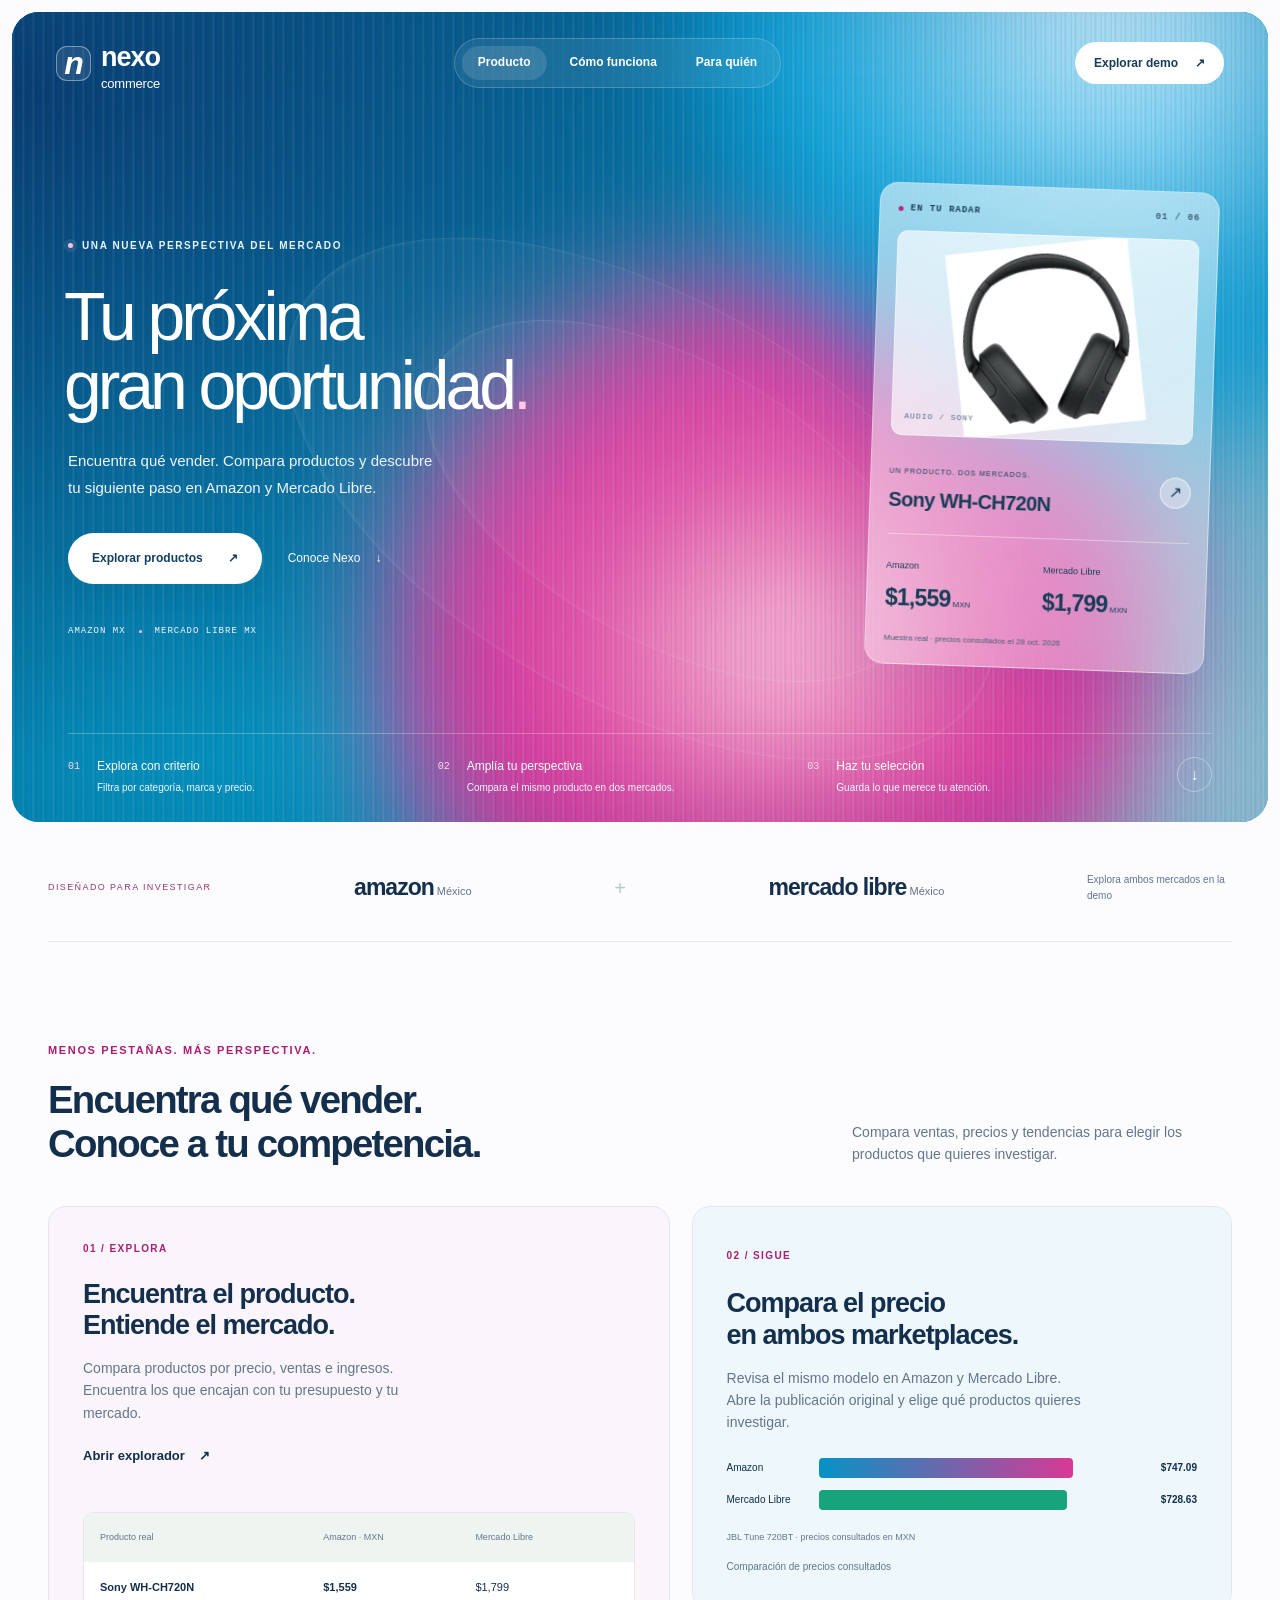
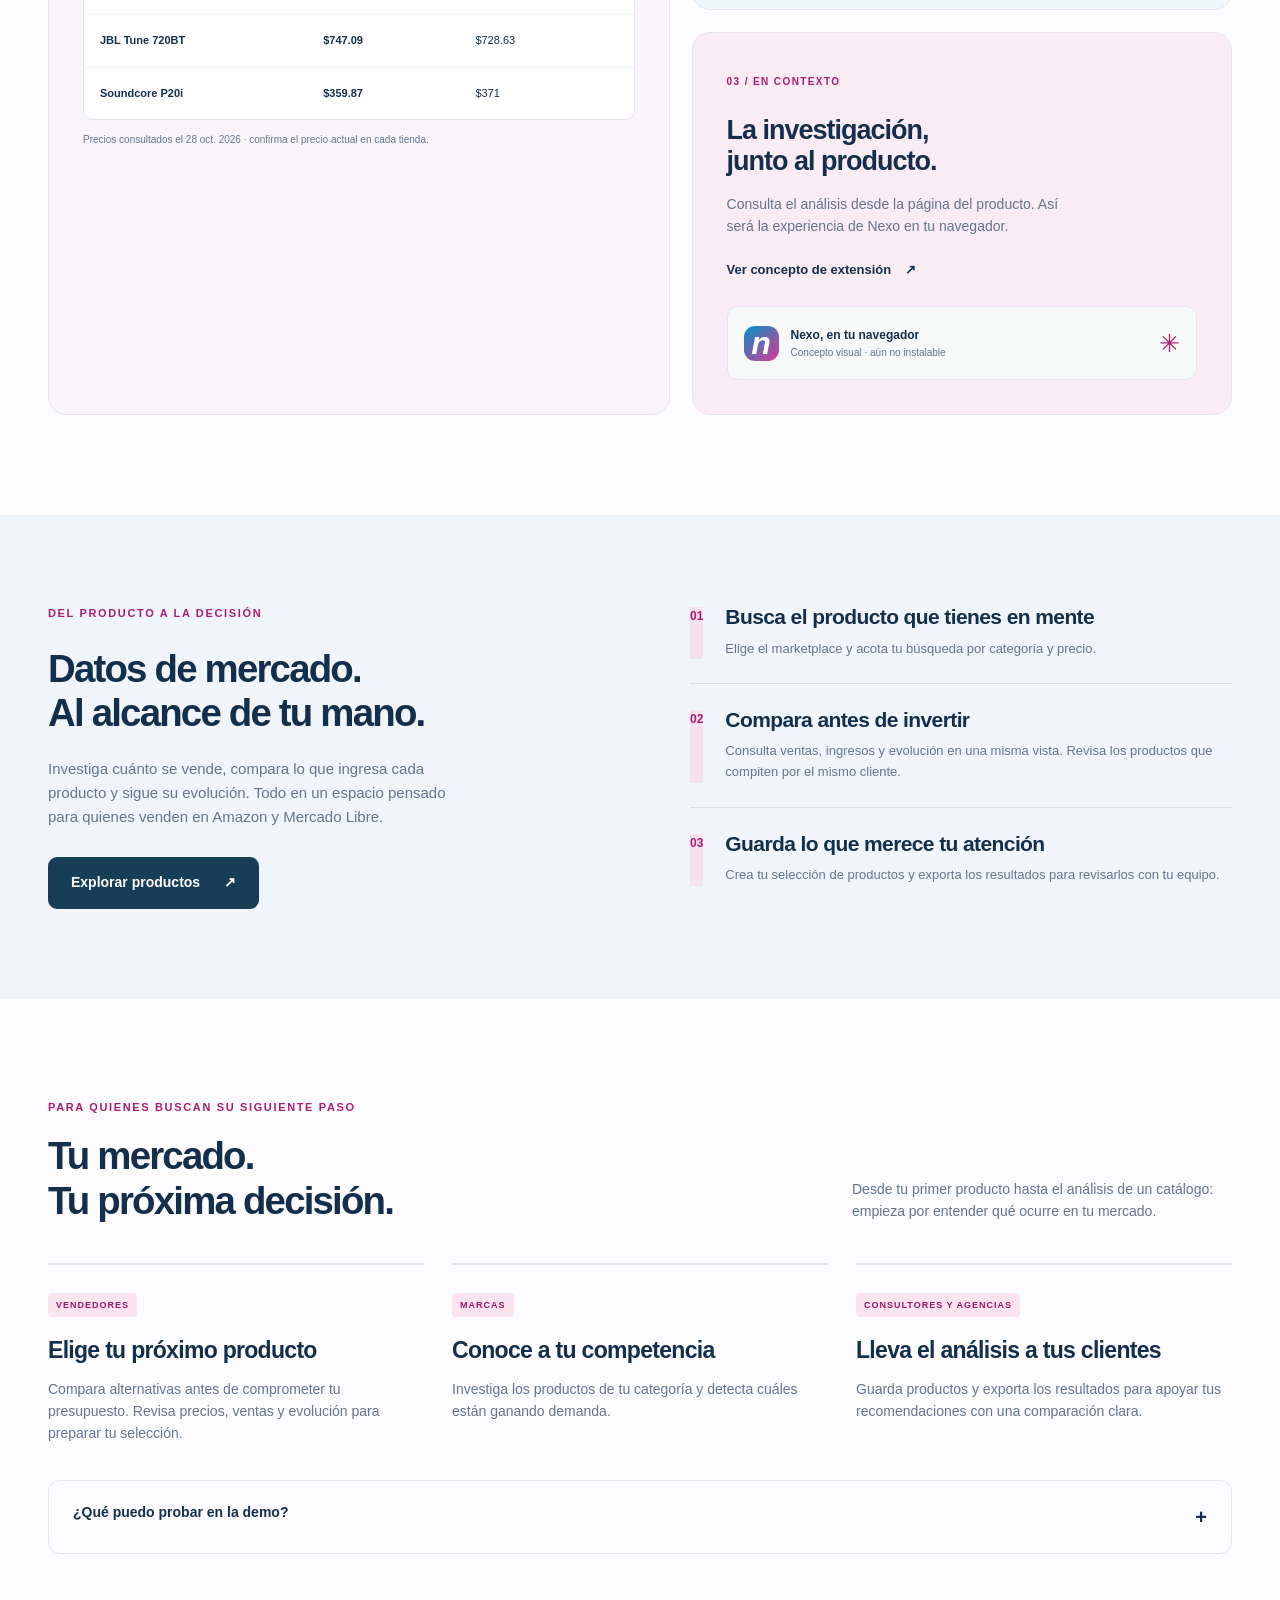
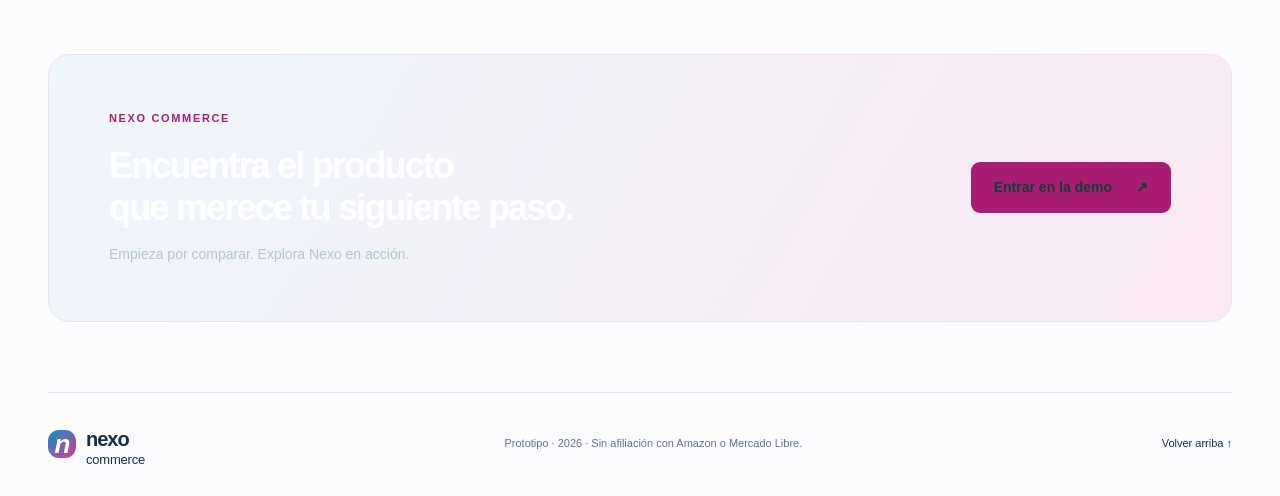
==== commit 9599f45b: "Introduce Prisma design and verified Amazon discovery prototype" ====
--- a/index.html
+++ b/index.html
@@ -1,13 +1,15 @@
 <!doctype html>
-<html lang="es"><head><meta charset="utf-8"><meta name="viewport" content="width=device-width, initial-scale=1, viewport-fit=cover"><meta name="theme-color" content="#087e60"><meta name="apple-mobile-web-app-title" content="Nexo Commerce"><title>Nexo Commerce — Encuentra tu próxima oportunidad</title><meta name="description" content="Encuentra qué vender en Amazon y Mercado Libre. Compara productos, analiza a tu competencia y descubre cómo evoluciona la demanda con Nexo Commerce."><link rel="stylesheet" href="styles.css?v=20261028-api-1"><script src="app.js?v=20261028-api-1" defer></script></head>
-<body class="landing"><a class="skip" href="#contenido">Saltar al contenido</a>
-<header class="site-header"><a class="brand" href="index.html?v=20261028-real-1" aria-label="Nexo Commerce, inicio"><span class="brand-mark">n</span><span>nexo<span class="brand-light">commerce</span></span></a><nav aria-label="Principal"><a href="#producto">Producto</a><a href="#metodo">Cómo funciona</a><a href="#piloto">Para quién</a></nav><a class="button small dark" href="app.html?v=20261028-real-1">Explorar demo <span aria-hidden="true">↗</span></a></header>
+<html lang="es"><head><meta charset="utf-8"><meta name="viewport" content="width=device-width, initial-scale=1, viewport-fit=cover"><meta name="theme-color" content="#0593c6"><meta name="apple-mobile-web-app-title" content="Nexo Commerce"><title>Nexo Commerce — Encuentra tu próxima oportunidad</title><meta name="description" content="Encuentra qué vender en Amazon y Mercado Libre. Compara productos, analiza a tu competencia y descubre cómo evoluciona la demanda con Nexo Commerce."><link rel="stylesheet" href="styles.css?v=20261103-prisma-1"><link rel="stylesheet" href="prisma.css?v=20261103-prisma-1"><script src="app.js?v=20261103-prisma-1" defer></script></head>
+<body class="landing prism-landing"><a class="skip" href="#contenido">Saltar al contenido</a>
+<header class="site-header"><a class="brand" href="index.html?v=20261103-prisma-1" aria-label="Nexo Commerce, inicio"><span class="brand-mark">n</span><span>nexo<span class="brand-light">commerce</span></span></a><nav aria-label="Principal"><a href="#producto">Producto</a><a href="#metodo">Cómo funciona</a><a href="#piloto">Para quién</a></nav><a class="button small dark" href="app.html?v=20261103-prisma-1">Explorar demo <span aria-hidden="true">↗</span></a></header>
 <main id="contenido">
-<section class="hero wrap"><div class="hero-copy"><div class="eyebrow"><span class="status-dot"></span> INTELIGENCIA PARA E-COMMERCE</div><h1>El siguiente<br>gran producto.<br><span>Antes de invertir.</span></h1><p>Descubre oportunidades, entiende a tu competencia y sigue la evolución del mercado. Una nueva perspectiva para vender en Amazon y Mercado Libre.</p><div class="hero-actions"><a class="button primary" href="app.html?v=20261028-real-1">Explorar el producto <span aria-hidden="true">↗</span></a><a class="text-link" href="#metodo">Descubrir Nexo</a></div><div class="hero-note"><span class="market-logos"><img src="assets/amazon.svg" alt="Amazon" width="58" height="22"><img src="assets/mercado-libre.webp" alt="Mercado Libre" width="78" height="22"></span><span>Dos marketplaces. Una perspectiva.<br><strong>Demo con productos reales</strong></span></div></div>
-<div class="hero-visual" aria-label="Vista del producto real Sony WH-CH720N con precios de referencia"><div class="orbit-label"><span class="status-dot"></span> Tu próximo producto empieza aquí</div><div class="product-window"><div class="window-bar"><a class="brand compact" href="app.html?v=20261028-real-1"><span class="brand-mark">n</span>nexo</a><span>Explorador de productos</span><span class="demo-pill">DEMO</span></div><div class="mock-search"><span aria-hidden="true">⌕</span> Sony WH-CH720N <span class="mock-market">Amazon MX</span></div><div class="mock-metrics"><div><small>Precio consultado · Amazon</small><strong>$1,559.00</strong><em>MXN · consultar publicación</em></div><div><small>Precio consultado · Mercado Libre</small><strong>$1,799.00</strong><span class="muted">MXN · consultar publicación</span></div></div><div class="hero-real-product"><img src="assets/products/product-2.jpg" alt="Sony WH-CH720N negros" width="190" height="190"><div><span class="tag">PRODUCTO REAL</span><strong>Sony<br>WH-CH720N</strong><a href="https://www.amazon.com.mx/dp/B0CFSCT8GQ" target="_blank" rel="noopener noreferrer">Ver en Amazon ↗</a></div></div><div class="mock-row"><img class="mock-photo" src="assets/products/product-2.jpg" alt="" width="35" height="35"><div><strong>Sony WH-CH720N</strong><small>Audio · Amazon México</small></div><span class="positive">Ver publicación</span></div></div><div class="floating-stat"><span class="spark-icon" aria-hidden="true">✳</span><div><small>Fotos y enlaces reales.</small><strong>Compara antes de decidir.</strong></div></div></div></section>
+<section class="prism-hero" aria-labelledby="hero-title"><div class="light-field" aria-hidden="true"><div class="color-cloud cloud-pink"></div><div class="color-cloud cloud-ice"></div><div class="ribbed-glass"></div><div class="glass-disc disc-one"></div><div class="glass-disc disc-two"></div></div>
+<div class="prism-content"><div class="prism-copy"><div class="prism-eyebrow"><span></span> UNA NUEVA PERSPECTIVA DEL MERCADO</div><h1 id="hero-title">Tu próxima<br>gran oportunidad<span>.</span></h1><p>Encuentra qué vender. Compara productos y descubre tu siguiente paso en Amazon y Mercado Libre.</p><div class="prism-actions"><a class="button prism-primary" href="app.html?v=20261103-prisma-1">Explorar productos <span aria-hidden="true">↗</span></a><a class="prism-secondary" href="#producto">Conoce Nexo <span aria-hidden="true">↓</span></a></div><div class="prism-market-note"><span>AMAZON MX</span><i></i><span>MERCADO LIBRE MX</span></div></div>
+<aside class="signal-card" aria-label="Producto real de la demo"><div class="signal-top"><span class="signal-live"></span> EN TU RADAR <span>01 / 06</span></div><div class="signal-image"><img src="assets/products/product-2.jpg" alt="Sony WH-CH720N en color negro" width="220" height="220"><span class="signal-category">AUDIO / SONY</span></div><div class="signal-name"><div><small>UN PRODUCTO. DOS MERCADOS.</small><h2>Sony WH-CH720N</h2></div><a href="app.html?v=20261103-prisma-1" aria-label="Explorar Sony WH-CH720N">↗</a></div><div class="signal-prices"><div><span>Amazon</span><strong>$1,559<span> MXN</span></strong></div><div><span>Mercado Libre</span><strong>$1,799<span> MXN</span></strong></div></div><p class="signal-date">Muestra real · precios consultados el 28 oct. 2026</p></aside></div>
+<div class="prism-bottom"><div><span>01</span><p>Explora con criterio<small>Filtra por categoría, marca y precio.</small></p></div><div><span>02</span><p>Amplía tu perspectiva<small>Compara el mismo producto en dos mercados.</small></p></div><div><span>03</span><p>Haz tu selección<small>Guarda lo que merece tu atención.</small></p></div><a href="#producto" class="prism-scroll" aria-label="Descubrir el producto">↓</a></div></section>
 <div class="market-strip wrap"><span>DISEÑADO PARA INVESTIGAR</span><strong>amazon<span class="market-country"> México</span></strong><span class="strip-plus">+</span><strong>mercado libre<span class="market-country"> México</span></strong><span class="strip-end">Explora ambos mercados en la demo</span></div>
-<section class="section wrap" id="producto"><div class="section-heading"><div><div class="eyebrow">MENOS PESTAÑAS. MÁS PERSPECTIVA.</div><h2>Encuentra qué vender.<br>Conoce a tu competencia.</h2></div><p>Compara ventas, precios y tendencias para elegir los productos que quieres investigar.</p></div><div class="feature-grid"><article class="feature feature-large"><span class="feature-number">01 / EXPLORA</span><h3>Encuentra el producto.<br>Entiende el mercado.</h3><p>Compara productos por precio, ventas e ingresos. Encuentra los que encajan con tu presupuesto y tu mercado.</p><a class="text-link" href="app.html?v=20261028-real-1">Abrir explorador <span aria-hidden="true">↗</span></a><div class="mini-table"><div><span>Producto real</span><span>Amazon · MXN</span><span>Mercado Libre</span></div><div><strong>Sony WH-CH720N</strong><strong>$1,559</strong><span>$1,799</span></div><div><strong>JBL Tune 720BT</strong><strong>$747.09</strong><span>$728.63</span></div><div><strong>Soundcore P20i</strong><strong>$359.87</strong><span>$371</span></div></div><small class="caption">Precios consultados el 28 oct. 2026 · confirma el precio actual en cada tienda.</small></article><article class="feature blue-feature"><span class="feature-number">02 / SIGUE</span><h3>Compara el precio<br>en ambos marketplaces.</h3><p>Revisa el mismo modelo en Amazon y Mercado Libre. Abre la publicación original y elige qué productos quieres investigar.</p><div class="market-price-bars"><div><span>Amazon</span><i style="width:83%"></i><strong>$747.09</strong></div><div><span>Mercado Libre</span><i style="width:81%"></i><strong>$728.63</strong></div><small>JBL Tune 720BT · precios consultados en MXN</small></div><span class="caption">Comparación de precios consultados</span></article><article class="feature extension-feature"><span class="feature-number">03 / EN CONTEXTO</span><h3>La investigación,<br>junto al producto.</h3><p>Consulta el análisis desde la página del producto. Así será la experiencia de Nexo en tu navegador.</p><a class="text-link" href="app.html?extension=1&amp;v=20261028-real-1">Ver concepto de extensión <span aria-hidden="true">↗</span></a><div class="extension-art"><span class="brand-mark">n</span><div><strong>Nexo, en tu navegador</strong><small>Concepto visual · aún no instalable</small></div><span aria-hidden="true">✳</span></div></article></div></section>
-<section class="method-section" id="metodo"><div class="wrap method-grid"><div><div class="eyebrow">DEL PRODUCTO A LA DECISIÓN</div><h2>Datos de mercado.<br>Al alcance de tu mano.</h2><p>Investiga cuánto se vende, compara lo que ingresa cada producto y sigue su evolución. Todo en un espacio pensado para quienes venden en Amazon y Mercado Libre.</p><a class="button dark" href="app.html?v=20261028-real-1">Explorar productos <span aria-hidden="true">↗</span></a></div><ol class="method-steps"><li><span>01</span><div><h3>Busca el producto que tienes en mente</h3><p>Elige el marketplace y acota tu búsqueda por categoría y precio.</p></div></li><li><span>02</span><div><h3>Compara antes de invertir</h3><p>Consulta ventas, ingresos y evolución en una misma vista. Revisa los productos que compiten por el mismo cliente.</p></div></li><li><span>03</span><div><h3>Guarda lo que merece tu atención</h3><p>Crea tu selección de productos y exporta los resultados para revisarlos con tu equipo.</p></div></li></ol></div></section>
+<section class="section wrap" id="producto"><div class="section-heading"><div><div class="eyebrow">MENOS PESTAÑAS. MÁS PERSPECTIVA.</div><h2>Encuentra qué vender.<br>Conoce a tu competencia.</h2></div><p>Compara ventas, precios y tendencias para elegir los productos que quieres investigar.</p></div><div class="feature-grid"><article class="feature feature-large"><span class="feature-number">01 / EXPLORA</span><h3>Encuentra el producto.<br>Entiende el mercado.</h3><p>Compara productos por precio, ventas e ingresos. Encuentra los que encajan con tu presupuesto y tu mercado.</p><a class="text-link" href="app.html?v=20261103-prisma-1">Abrir explorador <span aria-hidden="true">↗</span></a><div class="mini-table"><div><span>Producto real</span><span>Amazon · MXN</span><span>Mercado Libre</span></div><div><strong>Sony WH-CH720N</strong><strong>$1,559</strong><span>$1,799</span></div><div><strong>JBL Tune 720BT</strong><strong>$747.09</strong><span>$728.63</span></div><div><strong>Soundcore P20i</strong><strong>$359.87</strong><span>$371</span></div></div><small class="caption">Precios consultados el 28 oct. 2026 · confirma el precio actual en cada tienda.</small></article><article class="feature blue-feature"><span class="feature-number">02 / SIGUE</span><h3>Compara el precio<br>en ambos marketplaces.</h3><p>Revisa el mismo modelo en Amazon y Mercado Libre. Abre la publicación original y elige qué productos quieres investigar.</p><div class="market-price-bars"><div><span>Amazon</span><i style="width:83%"></i><strong>$747.09</strong></div><div><span>Mercado Libre</span><i style="width:81%"></i><strong>$728.63</strong></div><small>JBL Tune 720BT · precios consultados en MXN</small></div><span class="caption">Comparación de precios consultados</span></article><article class="feature extension-feature"><span class="feature-number">03 / EN CONTEXTO</span><h3>La investigación,<br>junto al producto.</h3><p>Consulta el análisis desde la página del producto. Así será la experiencia de Nexo en tu navegador.</p><a class="text-link" href="app.html?extension=1&amp;v=20261103-prisma-1">Ver concepto de extensión <span aria-hidden="true">↗</span></a><div class="extension-art"><span class="brand-mark">n</span><div><strong>Nexo, en tu navegador</strong><small>Concepto visual · aún no instalable</small></div><span aria-hidden="true">✳</span></div></article></div></section>
+<section class="method-section" id="metodo"><div class="wrap method-grid"><div><div class="eyebrow">DEL PRODUCTO A LA DECISIÓN</div><h2>Datos de mercado.<br>Al alcance de tu mano.</h2><p>Investiga cuánto se vende, compara lo que ingresa cada producto y sigue su evolución. Todo en un espacio pensado para quienes venden en Amazon y Mercado Libre.</p><a class="button dark" href="app.html?v=20261103-prisma-1">Explorar productos <span aria-hidden="true">↗</span></a></div><ol class="method-steps"><li><span>01</span><div><h3>Busca el producto que tienes en mente</h3><p>Elige el marketplace y acota tu búsqueda por categoría y precio.</p></div></li><li><span>02</span><div><h3>Compara antes de invertir</h3><p>Consulta ventas, ingresos y evolución en una misma vista. Revisa los productos que compiten por el mismo cliente.</p></div></li><li><span>03</span><div><h3>Guarda lo que merece tu atención</h3><p>Crea tu selección de productos y exporta los resultados para revisarlos con tu equipo.</p></div></li></ol></div></section>
 <section class="section wrap" id="piloto"><div class="section-heading"><div><div class="eyebrow">PARA QUIENES BUSCAN SU SIGUIENTE PASO</div><h2>Tu mercado.<br>Tu próxima decisión.</h2></div><p>Desde tu primer producto hasta el análisis de un catálogo: empieza por entender qué ocurre en tu mercado.</p></div><div class="pilot-grid"><article><span class="tag">VENDEDORES</span><h3>Elige tu próximo producto</h3><p>Compara alternativas antes de comprometer tu presupuesto. Revisa precios, ventas y evolución para preparar tu selección.</p></article><article><span class="tag blue-tag">MARCAS</span><h3>Conoce a tu competencia</h3><p>Investiga los productos de tu categoría y detecta cuáles están ganando demanda.</p></article><article><span class="tag neutral-tag">CONSULTORES Y AGENCIAS</span><h3>Lleva el análisis a tus clientes</h3><p>Guarda productos y exporta los resultados para apoyar tus recomendaciones con una comparación clara.</p></article></div><details class="pilot-details"><summary>¿Qué puedo probar en la demo? <span aria-hidden="true">+</span></summary><div><p>Explora seis modelos reales de JBL, Sony y Soundcore en Amazon México y Mercado Libre México. Abre sus fotos y publicaciones, compara referencias, guarda favoritos y exporta tu selección.</p><p>Las fotos y publicaciones son reales. Los precios y contadores públicos se consultaron directamente el 28 de octubre de 2026. Los contadores con + son umbrales; el valor calculado al precio consultado no equivale a facturación comprobada.</p></div></details></section>
-<section class="closing wrap"><div><div class="eyebrow">NEXO COMMERCE</div><h2>Encuentra el producto<br>que merece tu siguiente paso.</h2><p>Empieza por comparar. Explora Nexo en acción.</p></div><a class="button primary" href="app.html?v=20261028-real-1">Entrar en la demo <span aria-hidden="true">↗</span></a></section>
-</main><footer class="wrap footer"><a class="brand" href="index.html?v=20261028-real-1"><span class="brand-mark">n</span><span>nexo<span class="brand-light">commerce</span></span></a><p>Prototipo · 2026 · Sin afiliación con Amazon o Mercado Libre.</p><a href="#contenido">Volver arriba ↑</a></footer></body></html>
+<section class="closing wrap"><div><div class="eyebrow">NEXO COMMERCE</div><h2>Encuentra el producto<br>que merece tu siguiente paso.</h2><p>Empieza por comparar. Explora Nexo en acción.</p></div><a class="button primary" href="app.html?v=20261103-prisma-1">Entrar en la demo <span aria-hidden="true">↗</span></a></section>
+</main><footer class="wrap footer"><a class="brand" href="index.html?v=20261103-prisma-1"><span class="brand-mark">n</span><span>nexo<span class="brand-light">commerce</span></span></a><p>Prototipo · 2026 · Sin afiliación con Amazon o Mercado Libre.</p><a href="#contenido">Volver arriba ↑</a></footer></body></html>
--- a/styles.css
+++ b/styles.css
@@ -96,3 +96,8 @@
 @media(max-width:560px){.dashboard tbody td.empty-state{position:static;grid-column:1/-1;width:100%}.dashboard .kpi-grid strong{font-size:22px}.dashboard .demo-banner{font-size:10px}}
 
 .api-history{margin-top:28px;border-top:1px solid var(--line);padding-top:22px}.api-history h3{font-size:19px;letter-spacing:-.5px}.api-history p{font-size:10px;margin-top:8px}.api-history svg{display:block;width:100%;margin-top:16px;border:1px solid var(--line);border-radius:10px;background:#fbfdfc}
+/* Research workspace: product, review and sales criteria. */
+.sr-only{position:absolute;width:1px;height:1px;padding:0;margin:-1px;overflow:hidden;clip:rect(0,0,0,0);white-space:nowrap;border:0}.research-filters{padding:0!important;overflow:hidden}.filter-heading{padding:24px 28px 10px;display:flex;justify-content:space-between;align-items:center;gap:20px}.filter-heading h2{font-size:21px;letter-spacing:-.5px}.catalog-scope{font-size:11px;color:var(--muted);background:#f2f6f6;border:1px solid var(--line);border-radius:30px;padding:5px 10px;white-space:nowrap}.research-filters .market-tabs{margin:0 28px 20px}.research-basic{display:grid;grid-template-columns:2fr 1fr 1fr;gap:20px;padding:0 28px 24px}.research-filters label{display:flex;flex-direction:column;gap:7px;min-width:0}.research-filters label>span,.range-field>span{font-size:12px;font-weight:600;line-height:1.5}.research-filters input,.research-filters select,.research-filters textarea{width:100%;min-width:0;min-height:44px;border:1px solid #dce5e6;border-radius:7px;padding:10px 12px;background:#fff;color:var(--ink);font:inherit;font-size:13px}.research-filters textarea{resize:vertical;min-height:76px;line-height:1.5}.research-filters .input-wrap{min-height:44px}.research-filters .input-wrap input{border:0}.research-filters .input-wrap>span{padding-left:12px}.research-filters small{font-size:10px;color:var(--muted);line-height:1.6;display:block}.advanced-filters{border-top:1px solid var(--line)}.advanced-filters>summary{display:flex;align-items:center;gap:12px;padding:15px 28px;cursor:pointer;font-size:13px;font-weight:650;list-style:none;background:#f8fafb}.advanced-filters>summary::-webkit-details-marker{display:none}.advanced-filters>summary>span:last-child{margin-left:auto}.advanced-caption{font-weight:400;color:var(--muted);font-size:11px}.research-groups{display:grid;grid-template-columns:1.12fr 1fr 1fr}.research-groups fieldset{min-width:0;margin:0;padding:22px 28px 26px;border:0;border-right:1px solid var(--line);display:flex;flex-direction:column;gap:19px}.research-groups fieldset:last-child{border:0}.research-groups legend{float:left;width:100%;padding:0;margin-bottom:0;font-size:12px;text-transform:uppercase;letter-spacing:1px;color:var(--green);font-weight:750}.range-field>div{display:flex;gap:8px;align-items:center;margin-top:7px}.range-field>div>label{flex:1;min-width:0}.range-field>div>span{color:#849497}.filter-availability{font-size:11px;line-height:1.65;padding:10px 12px;background:#f3f7fb;border-radius:7px}.research-filters input:disabled{color:#839397;background:#f5f7f8;border-style:dashed}.filter-bottom{border-top:1px solid var(--line);display:flex;align-items:center;justify-content:space-between;gap:24px;padding:18px 28px;background:#fff}.filter-bottom p{font-size:12px;font-weight:600;color:var(--green)}.filter-bottom small{max-width:500px;margin-top:3px}.filter-actions{display:flex;gap:10px}.filter-actions .button{min-height:44px;padding:11px 15px;font-size:12px}.filter-error{padding:12px 28px;background:#fff0ed;color:#a52e21;font-size:12px}.filter-error[hidden],[hidden]{display:none!important}
+@media(max-width:1050px){.filter-heading{align-items:flex-start}.catalog-scope{display:none}.research-groups fieldset{padding:20px 18px}.filter-bottom{align-items:flex-start;flex-direction:column}.filter-actions{align-self:flex-end}}
+@media(max-width:700px){.filter-heading{padding:20px}.filter-heading h2{font-size:20px}.research-filters .market-tabs{margin:5px 20px 20px}.research-basic{grid-template-columns:1fr 1fr;padding:0 20px 22px;gap:15px}.research-basic .search-field{grid-column:1/-1}.advanced-filters>summary{padding:15px 20px}.advanced-caption{display:none}.research-groups{grid-template-columns:1fr}.research-groups fieldset{padding:20px;border:0;border-bottom:1px solid var(--line)}.research-filters input,.research-filters select,.research-filters textarea{font-size:16px}.filter-bottom{padding:18px 20px}.filter-actions{width:100%}.filter-actions .button{flex:1}.filter-error{padding:12px 20px}}
+.research-filters .input-wrap{display:flex;align-items:center;border:1px solid #dce5e6;border-radius:7px;overflow:hidden}.research-filters .input-wrap input{border:0;outline-offset:-3px}.research-filters .input-wrap>span{color:var(--muted)}
--- a/prisma.css
+++ b/prisma.css
@@ -0,0 +1,11 @@
+/* Nexo Prisma — ribbed glass, sky blue and hot pink. */
+:root{--ink:#142f4c;--muted:#64758c;--green:#a91e73;--mint:#fbe3f0;--blue:#087eaf;--line:#e8e4ee;--paper:#f8f7fb;--shadow:0 24px 80px #1e3d7210}body{background:#fcfbfe}.brand-mark{background:linear-gradient(140deg,#0593c6,#d83995);border-radius:11px;color:#fff}.button.primary{background:#a91e73}.button.primary:hover{background:#8d155e}.status-dot{background:#d83995;box-shadow:0 0 0 4px #d8399515}.tag{color:#961967;background:#fbe3f0}.positive,.green-dot{color:#a91e73}.site-header .dark{background:#fff;color:#18344c}.prism-landing .site-header{position:absolute;z-index:5;left:0;right:0;top:34px;height:58px;width:calc(100% - 112px);max-width:1500px;color:white}.prism-landing .site-header .brand{font-size:27px}.prism-landing .site-header .brand-mark{background:#ffffff18;border:1px solid #ffffff66;color:#fff}.prism-landing .site-header nav{gap:7px;padding:7px;border:1px solid #ffffff33;border-radius:40px;background:#ffffff12;backdrop-filter:blur(24px)}.prism-landing .site-header nav a{padding:7px 16px;border-radius:30px;font-size:12px}.prism-landing .site-header nav a:first-child{background:#ffffff20}.prism-landing .site-header nav a:hover{color:white;background:#ffffff25}.prism-landing .site-header>.button{border-radius:30px;font-size:12px;gap:17px;padding:12px 18px}.prism-hero{isolation:isolate;position:relative;overflow:hidden;margin:12px;min-height:790px;border-radius:27px;color:white;background:#067dad;display:flex;flex-direction:column;justify-content:flex-end;padding:150px 56px 0}.light-field{position:absolute;z-index:-1;inset:0;background:radial-gradient(ellipse at 0% 10%,#073c72,transparent 65%),linear-gradient(125deg,#067da9,#0195c2 52%,#9ac8da);overflow:hidden}.color-cloud{position:absolute;border-radius:50%;filter:blur(52px);will-change:auto}.cloud-pink{width:72%;height:105%;left:25%;top:26%;transform:rotate(-30deg);background:radial-gradient(ellipse,#f8bbd6 2%,#e351a6 30%,#d72e9c 51%,#e071a373 64%,transparent 72%)}.cloud-ice{width:75%;height:130%;left:50%;top:-68%;background:radial-gradient(ellipse,#cceeff 3%,#09a1d9 50%,transparent 70%);transform:rotate(-35deg)}.ribbed-glass{position:absolute;inset:0;background:repeating-linear-gradient(90deg,#ffffff0d 0px,#ffffff14 2px,#043b6a18 3px,#ffffff02 5px,#ffffff05 8px,#0d4b731a 10px);box-shadow:inset 0 0 110px #06396528}.glass-disc{position:absolute;border-radius:50%;border:1px solid #ffffff21;background:linear-gradient(135deg,#ffffff09,#ffffff02);box-shadow:inset 2px 0 8px #ffffff10,0 0 50px #ffffff05}.disc-one{width:780px;height:780px;left:19%;top:12%;transform:rotateX(55deg) rotateY(25deg) rotate(-32deg)}.disc-two{width:540px;height:540px;left:31%;top:27%;transform:rotateX(55deg) rotateY(25deg) rotate(-32deg)}.prism-content{width:100%;max-width:1400px;margin:auto;display:grid;grid-template-columns:1.5fr 1fr;align-items:center;gap:7%;padding-bottom:64px;flex:1}.prism-copy{padding-top:45px}.prism-eyebrow{font-size:10px;letter-spacing:1.6px;font-weight:600;display:flex;gap:9px;align-items:center;margin-bottom:28px;color:#e5f6ff}.prism-eyebrow>span{height:5px;width:5px;border-radius:50%;background:#ffbde4;box-shadow:0 0 0 4px #ffffff15}.prism-copy h1{font-size:clamp(55px,5.3vw,90px);font-weight:430;line-height:1.03;letter-spacing:-4px;color:white;margin-left:-4px}.prism-copy h1>span{color:#ffc9e6}.prism-copy>p{font-size:15px;line-height:1.8;color:#f0f6ff;max-width:370px;margin-top:26px}.prism-actions{display:flex;align-items:center;gap:26px;margin-top:32px}.prism-primary{background:#fff;color:#133f61;border-radius:35px;padding:16px 23px;font-size:12px;gap:25px;box-shadow:0 7px 30px #10456e15}.prism-primary:hover{background:#fff0f9}.prism-secondary{color:#fff;font-size:12px;display:flex;gap:15px}.prism-market-note{margin-top:40px;display:flex;align-items:center;gap:13px;font-family:ui-monospace,SFMono-Regular,monospace;font-size:9px;letter-spacing:1px;color:#f1f8ff}.prism-market-note i{width:3px;height:3px;border-radius:50%;background:#f7bbdf}.signal-card{justify-self:end;width:min(100%,340px);border:1px solid #ffffff69;border-radius:19px;padding:18px;color:#173d57;background:linear-gradient(145deg,#ffffff8c,#ffffff52);backdrop-filter:blur(22px);box-shadow:0 25px 70px #11376815;transform:rotate(2deg);margin-top:25px}.signal-top{display:flex;align-items:center;gap:7px;font-family:ui-monospace,monospace;font-size:9px;letter-spacing:1px;font-weight:650}.signal-top>span:last-child{margin-left:auto;color:#405e72}.signal-live{width:5px;height:5px;border-radius:50%;background:#bc2782}.signal-image{height:205px;display:grid;place-items:center;position:relative;margin-block:15px 20px;border-radius:11px;background:#ffffffa8;border:1px solid #ffffff70;overflow:hidden}.signal-image img{width:185px;height:185px;object-fit:contain;mix-blend-mode:multiply;transform:rotate(-8deg)}.signal-category{position:absolute;bottom:12px;left:12px;font-size:8px;font-family:ui-monospace,monospace;color:#536c82;letter-spacing:1px}.signal-name{display:flex;justify-content:space-between;align-items:center}.signal-name small{font-size:7px;letter-spacing:1px}.signal-name h2{font-size:20px;margin-top:7px;letter-spacing:-.65px;font-weight:600}.signal-name>a{height:31px;width:31px;display:grid;place-items:center;border:1px solid #ffffffa8;border-radius:50%;background:#ffffff55}.signal-prices{display:grid;grid-template-columns:1fr 1fr;gap:12px;margin-top:22px;border-top:1px solid #ffffff66;padding-top:16px}.signal-prices>div>span{font-size:9px}.signal-prices strong{display:block;font-size:23px;letter-spacing:-.8px;margin-top:3px;font-weight:600}.signal-prices strong span{font-size:8px;letter-spacing:0;font-weight:450}.signal-date{font-size:8px;line-height:1.7;color:#405e72;margin-top:16px}.prism-bottom{border-top:1px solid #ffffff45;display:grid;grid-template-columns:1fr 1fr 1fr auto;gap:32px;padding:23px 0 26px;max-width:1400px;width:100%;margin:auto}.prism-bottom>div{display:flex;gap:17px;align-items:flex-start}.prism-bottom>div>span{color:#ffd6ec;font:10px ui-monospace,monospace;padding-top:4px}.prism-bottom p{font-size:12px;font-weight:500;color:white}.prism-bottom small{display:block;font-size:10px;font-weight:400;color:#edf6ff;margin-top:4px}.prism-scroll{height:35px;width:35px;border-radius:50%;border:1px solid #ffffff60;display:grid;place-items:center;color:white}.prism-landing .market-strip{background:transparent;border:0;border-bottom:1px solid var(--line);padding-block:35px;margin-top:0}.prism-landing .market-strip>span:first-child{color:#8f3c70}.feature{background:#f9f5fb;border:1px solid var(--line);border-radius:18px}.blue-feature{background:#edf7fc}.extension-feature{background:#f9ecf4}.market-price-bars i{background:linear-gradient(90deg,#0593c6,#d83995)}.method-section{background:#eff5fa}.method-steps li>span{color:#a91e73;background:#f5e1ef}.closing{background:linear-gradient(120deg,#edf7fc,#fbe8f3);border:1px solid var(--line)}.closing .eyebrow{color:#a91e73}.prism-landing .feature-number{color:#a91e73}.button.dark{background:#173d57}.api-history svg{background:#fcfafd}.api-history svg path[stroke="#087e60"]{stroke:#b1227b}
+/* Workspace: quieter surfaces to keep dense product data readable. */
+.dashboard{background:#f7f7fb}.dashboard .sidebar{background:linear-gradient(180deg,#fbfcff,#f9f1f8);border-right-color:#e8e3ef}.dashboard .sidebar .brand{color:#173d57}.dashboard .sidebar .brand-mark{background:linear-gradient(150deg,#0593c6,#d83995)}.dashboard .side-item.active{color:#a91e73;background:#f7e6f1;border:1px solid #edd7e7}.dashboard .side-item:hover{background:#f6eff8}.dashboard .app-topbar{background:#ffffffbb;backdrop-filter:blur(20px);border-bottom-color:#e6e8f1}.dashboard .workspace{position:relative;isolation:isolate}.dashboard .workspace:before{content:'';position:absolute;top:0;left:0;right:0;height:320px;z-index:-1;pointer-events:none;background:repeating-linear-gradient(90deg,#ffffff0a 0px,#ffffff40 2px,transparent 3px,transparent 9px),radial-gradient(ellipse at 90% 0%,#eec7df88,transparent 65%),radial-gradient(ellipse at 5% 0%,#c2e7f77a,transparent 65%)}.dashboard .app-heading h1{font-weight:500;letter-spacing:-1.3px}.dashboard .eyebrow{color:#9e286f}.dashboard .demo-banner{background:#edf6fc;border:1px solid #dceaf6;color:#315b7f}.dashboard .research-filters,.dashboard .results-panel{background:#ffffffeb;border-color:#e6e3ee;box-shadow:0 5px 25px #283d6d04}.dashboard .filter-heading{background:linear-gradient(105deg,#f9fdff,#fdf7fc)}.dashboard .filter-heading .eyebrow{font-size:9px;letter-spacing:1.7px}.dashboard .filter-heading h2{font-weight:500}.dashboard .market-tab.selected{background:#f5e3f0;border-color:#d89cbf;color:#961967}.dashboard .advanced-filters>summary{background:#f9f8fc}.dashboard .research-groups legend{color:#a91e73}.dashboard .filter-availability{background:#f8f0f7}.dashboard .filter-bottom p{color:#a91e73}.dashboard .catalog-scope{background:#f4f1f8}.dashboard .kpi-grid article{background:#fff;border-color:#e6e3ef;border-radius:14px;position:relative;overflow:hidden}.dashboard .kpi-grid article:before{position:absolute;content:'';left:0;top:20%;bottom:20%;width:2px;background:linear-gradient(#0593c6,#d83995)}.dashboard .kpi-grid strong{font-weight:550;color:#183d59}.dashboard .real-rating{color:#9b3272}.dashboard .observed-rank{color:#5d728a}.dashboard .listing-link,.dashboard .other-price{color:#087aab}.dashboard .save-button[aria-pressed="true"]{color:#ab1f78;background:#fbe3f0}.dashboard .results-header{background:linear-gradient(100deg,#fafdff,#fff9fd)}.dashboard .table-scroll th{background:#f8f7fb;color:#667387}.dashboard .filter-bottom .button.primary{background:#a91e73}.dashboard .insight-row article{background:#fcfaff;border-color:#e9e3ef}.dashboard .pilot-badge .status-dot{background:#d83995}.dashboard dialog{background:#fffdff;border-color:#eee5ee}.dashboard .toast{background:#173d57}
+@media(min-width:1600px){.prism-hero{min-height:880px}.prism-content{padding-bottom:90px}.signal-card{width:380px}.signal-image{height:245px}.signal-image img{width:220px;height:220px}}
+@media(max-width:1000px){.prism-landing .site-header{width:calc(100% - 80px)}.prism-landing .site-header nav{display:none}.prism-hero{padding:135px 35px 0;min-height:770px}.prism-content{gap:5%;grid-template-columns:1.2fr 1fr}.prism-copy h1{font-size:62px;letter-spacing:-3px}.prism-bottom{gap:17px}.prism-bottom small{max-width:170px}.signal-card{width:300px}.signal-image{height:175px}.signal-image img{width:155px;height:155px}}
+@media(max-width:700px){.prism-landing .site-header{top:25px;width:calc(100% - 58px);height:42px}.prism-landing .site-header .brand{font-size:23px}.prism-landing .site-header .brand-light{font-size:10px}.prism-landing .site-header>.button{font-size:10px;padding:10px 13px;gap:8px}.prism-hero{margin:8px;border-radius:21px;padding:115px 24px 0;min-height:0}.prism-content{grid-template-columns:1fr;gap:16px;padding-bottom:32px}.prism-copy{padding-top:0}.prism-eyebrow{font-size:8px;letter-spacing:1px;margin-bottom:24px}.prism-copy h1{font-size:57px;letter-spacing:-3.2px;line-height:1.04}.prism-copy>p{font-size:13px;max-width:300px;margin-top:20px;line-height:1.8}.prism-actions{gap:23px;margin-top:24px}.prism-primary{font-size:11px;padding:14px 18px;gap:18px}.prism-secondary{font-size:11px;gap:9px}.prism-market-note{font-size:8px;margin-top:27px;gap:10px}.signal-card{justify-self:center;transform:rotate(2deg);width:270px;margin-top:26px;padding:15px}.signal-image{height:150px;margin-block:12px}.signal-image img{height:135px;width:135px}.signal-name h2{font-size:18px}.signal-prices{margin-top:14px;padding-top:12px}.signal-prices strong{font-size:20px}.signal-date{font-size:7px;margin-top:11px}.prism-bottom{grid-template-columns:1fr;gap:0;padding:0 0 8px}.prism-bottom>div{padding:14px 0;border-bottom:1px solid #ffffff30;gap:15px}.prism-bottom>div:last-of-type{border:0}.prism-bottom p{font-size:11px}.prism-bottom small{font-size:9px;max-width:none;display:inline;margin-left:8px}.prism-scroll{display:none}.cloud-pink{width:160%;height:80%;left:-25%;top:40%;filter:blur(30px)}.cloud-ice{width:190%;height:110%;left:20%;top:-45%}.disc-one{left:-15%;top:25%}.prism-landing .market-strip{padding-block:25px}.prism-landing .market-strip>span:first-child{font-size:9px}.prism-landing .wrap{width:calc(100% - 40px)}.prism-landing .section{padding-block:55px}.dashboard .app-heading h1{letter-spacing:-1px}}
+@media(prefers-reduced-motion:reduce){html{scroll-behavior:auto}.button{transition:none}.button:hover{transform:none}}
+.prism-landing .site-header>.button.dark{background:#fff;color:#173d57}.amazon-discovery{background:linear-gradient(115deg,#edf8fe,#fff0f9);border:1px solid #e2dfed;border-radius:16px;padding:24px 26px;margin-top:20px}.discovery-heading{display:flex;justify-content:space-between;align-items:center;gap:18px}.discovery-heading .eyebrow{font-size:9px;margin-bottom:8px}.discovery-heading h2{font-size:22px;font-weight:500;letter-spacing:-.65px}.connection-button{background:#ffffffad;border:1px solid #d6dceb;border-radius:30px;padding:8px 13px;font-size:10px;display:flex;align-items:center;gap:7px;white-space:nowrap;min-height:36px}.connection-button>span{height:5px;width:5px;background:#ae267e;border-radius:50%}#amazon-search-form{display:flex;gap:10px;margin-top:19px}#amazon-search-form label{flex:1;min-width:0}#amazon-search-form input{width:100%;min-width:0;padding:14px 16px;background:#ffffffc9;border:1px solid #d7dfe9;border-radius:9px;font:inherit;font-size:13px;min-height:48px}#amazon-search-form .button{padding:13px 19px;font-size:12px}#discovery-status{font-size:11px;line-height:1.7;margin-top:13px}.discovery-results{background:#fff;border:1px solid var(--line);border-radius:16px;margin-top:22px;padding:24px}.discovery-results-head{display:flex;justify-content:space-between;align-items:flex-start;gap:24px;margin-bottom:22px}.discovery-results-head h2{font-size:23px;font-weight:500}.discovery-results-head p{font-size:10px;margin-top:8px}.discovery-local-filters{display:flex;gap:10px}.discovery-local-filters label{display:flex;flex-direction:column;gap:5px;font-size:10px;max-width:170px}.discovery-local-filters select,.discovery-local-filters input{border:1px solid #dce2ed;padding:9px 10px;border-radius:7px;min-height:40px;width:100%;background:white;color:var(--ink);font:inherit}.discovery-grid{display:grid;grid-template-columns:repeat(3,minmax(0,1fr));gap:16px}.discovered-product{min-width:0;border:1px solid var(--line);border-radius:12px;overflow:hidden}.discovered-image{height:185px;display:grid;place-items:center;position:relative;background:#fcfbfd;padding:18px}.discovered-image img{width:100%;height:100%;object-fit:contain;mix-blend-mode:multiply}.discovered-image>span:not(.sponsored-label){color:var(--muted);font-size:11px}.sponsored-label{position:absolute;top:10px;left:10px;font-size:8px;border:1px solid #e5d9e4;padding:3px 6px;border-radius:4px;background:#fff}.discovered-body{padding:16px}.discovered-body>small{font:9px ui-monospace,monospace;color:#8c6e83;overflow-wrap:anywhere}.discovered-body h3{font-size:13px;letter-spacing:-.2px;font-weight:550;line-height:1.5;margin-top:9px}.discovered-price{font-size:23px;font-weight:500;display:block;margin-top:13px}.discovered-metrics{display:grid;grid-template-columns:1fr 1fr;gap:12px;padding-block:14px;border-block:1px solid var(--line);margin-block:12px}.discovered-metrics>span{font-size:9px;color:var(--muted)}.discovered-metrics strong{display:block;font-size:11px;color:var(--ink);margin-top:3px;font-weight:500}.discovered-body .listing-link{font-size:10px}.rank-scope{font-size:9px;margin-block:9px}.discovery-footnote{font-size:10px;margin-top:20px}.discovery-empty{padding:35px;font-size:13px;color:var(--muted);grid-column:1/-1}#connection-form{display:grid;gap:16px;margin-top:24px}#connection-form label{display:grid;gap:9px;font-size:12px}#connection-form input{font:inherit;padding:13px;border:1px solid #dfe2ed;border-radius:7px}#connection-form button{justify-self:start}.connection-dialog>p{font-size:12px;margin-top:15px;line-height:1.8}.connection-dialog .listing-link{display:inline-block;margin-top:17px}.connection-dialog h2{font-size:27px}.local-only-note{background:#f4eef7;padding:13px;border-radius:7px}
+@media(max-width:1000px){.discovery-grid{grid-template-columns:repeat(2,minmax(0,1fr))}.discovery-results-head{flex-direction:column}}
+@media(max-width:600px){.amazon-discovery{padding:20px}.discovery-heading{align-items:flex-start}.discovery-heading h2{font-size:21px}.connection-button{font-size:9px;padding:7px 9px}.discovery-heading .eyebrow{font-size:8px}#amazon-search-form{flex-direction:column}#amazon-search-form input{font-size:16px}#amazon-search-form button{min-height:48px}.discovery-grid{grid-template-columns:1fr}.discovery-results{padding:18px}.discovery-local-filters{width:100%}.discovery-local-filters label{flex:1;max-width:none}.discovery-local-filters input,.discovery-local-filters select{font-size:16px}.discovered-image{height:200px}#connection-form input{font-size:16px}}
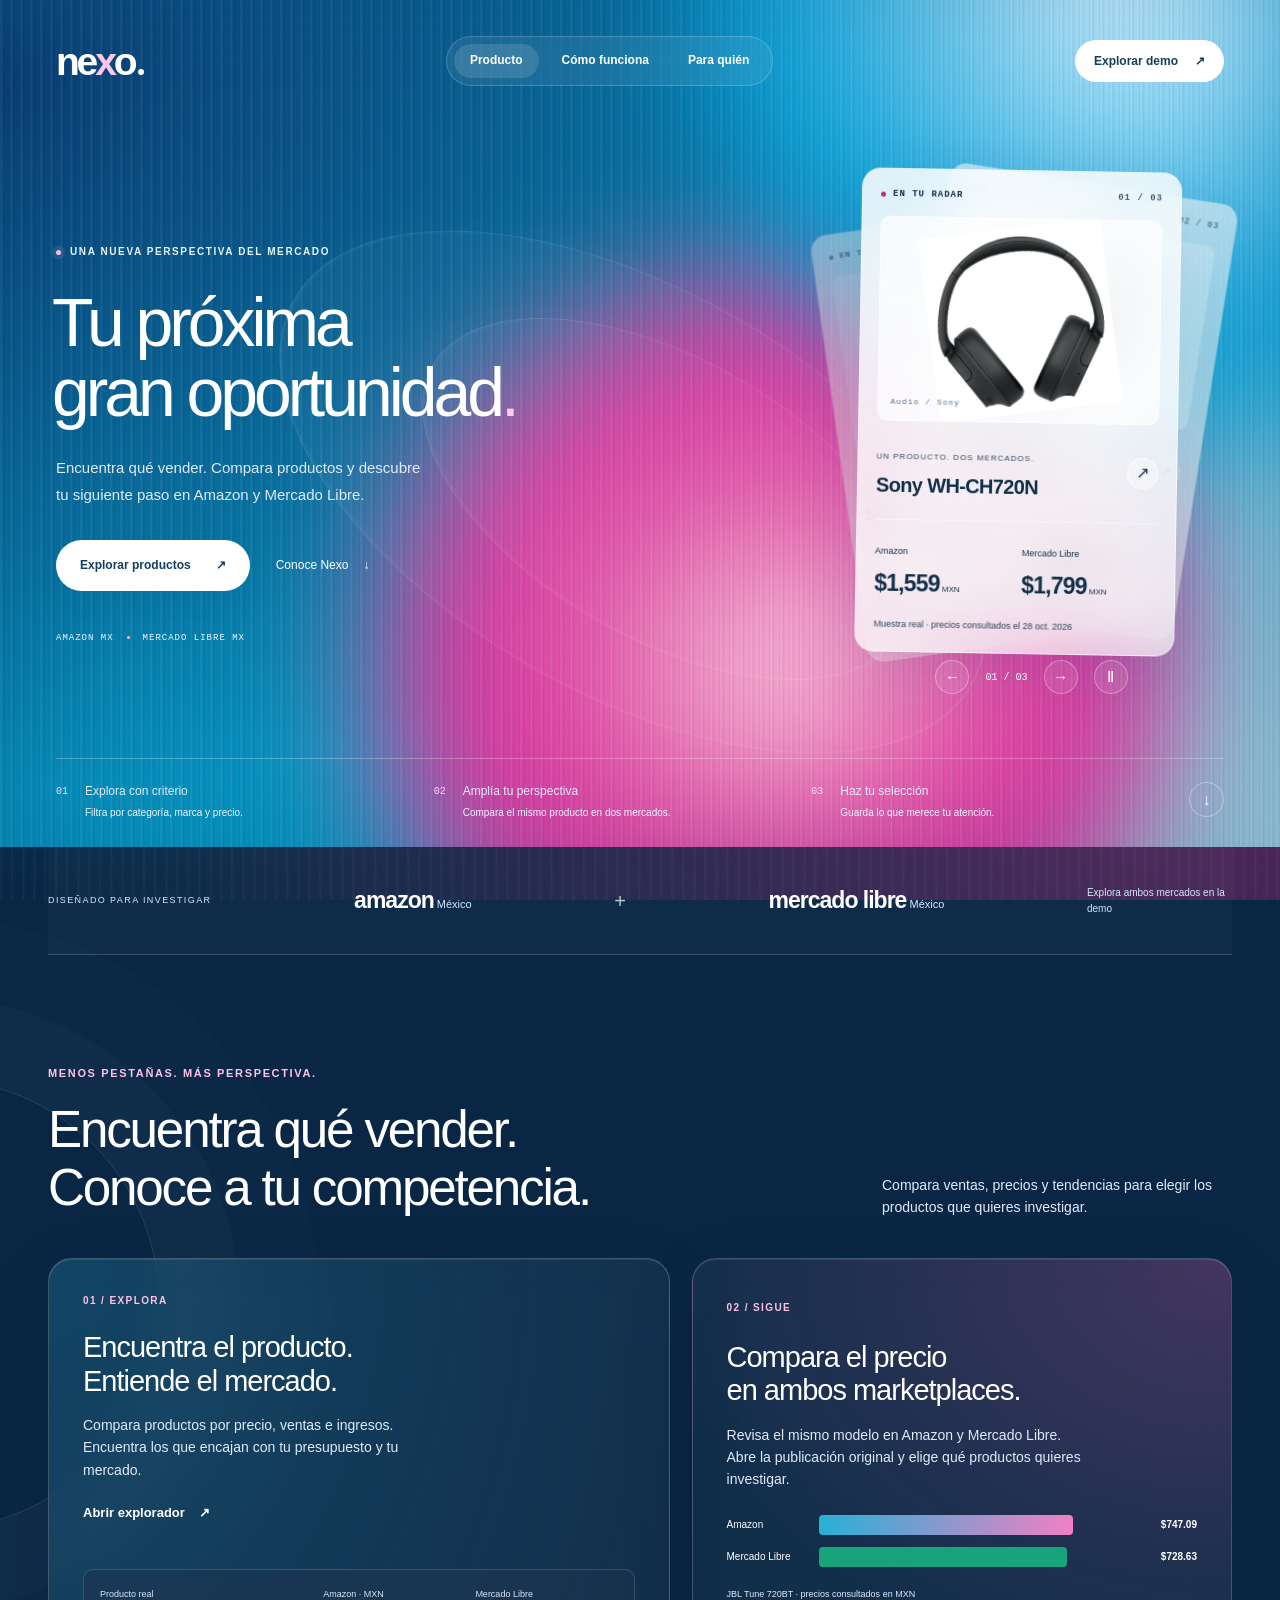
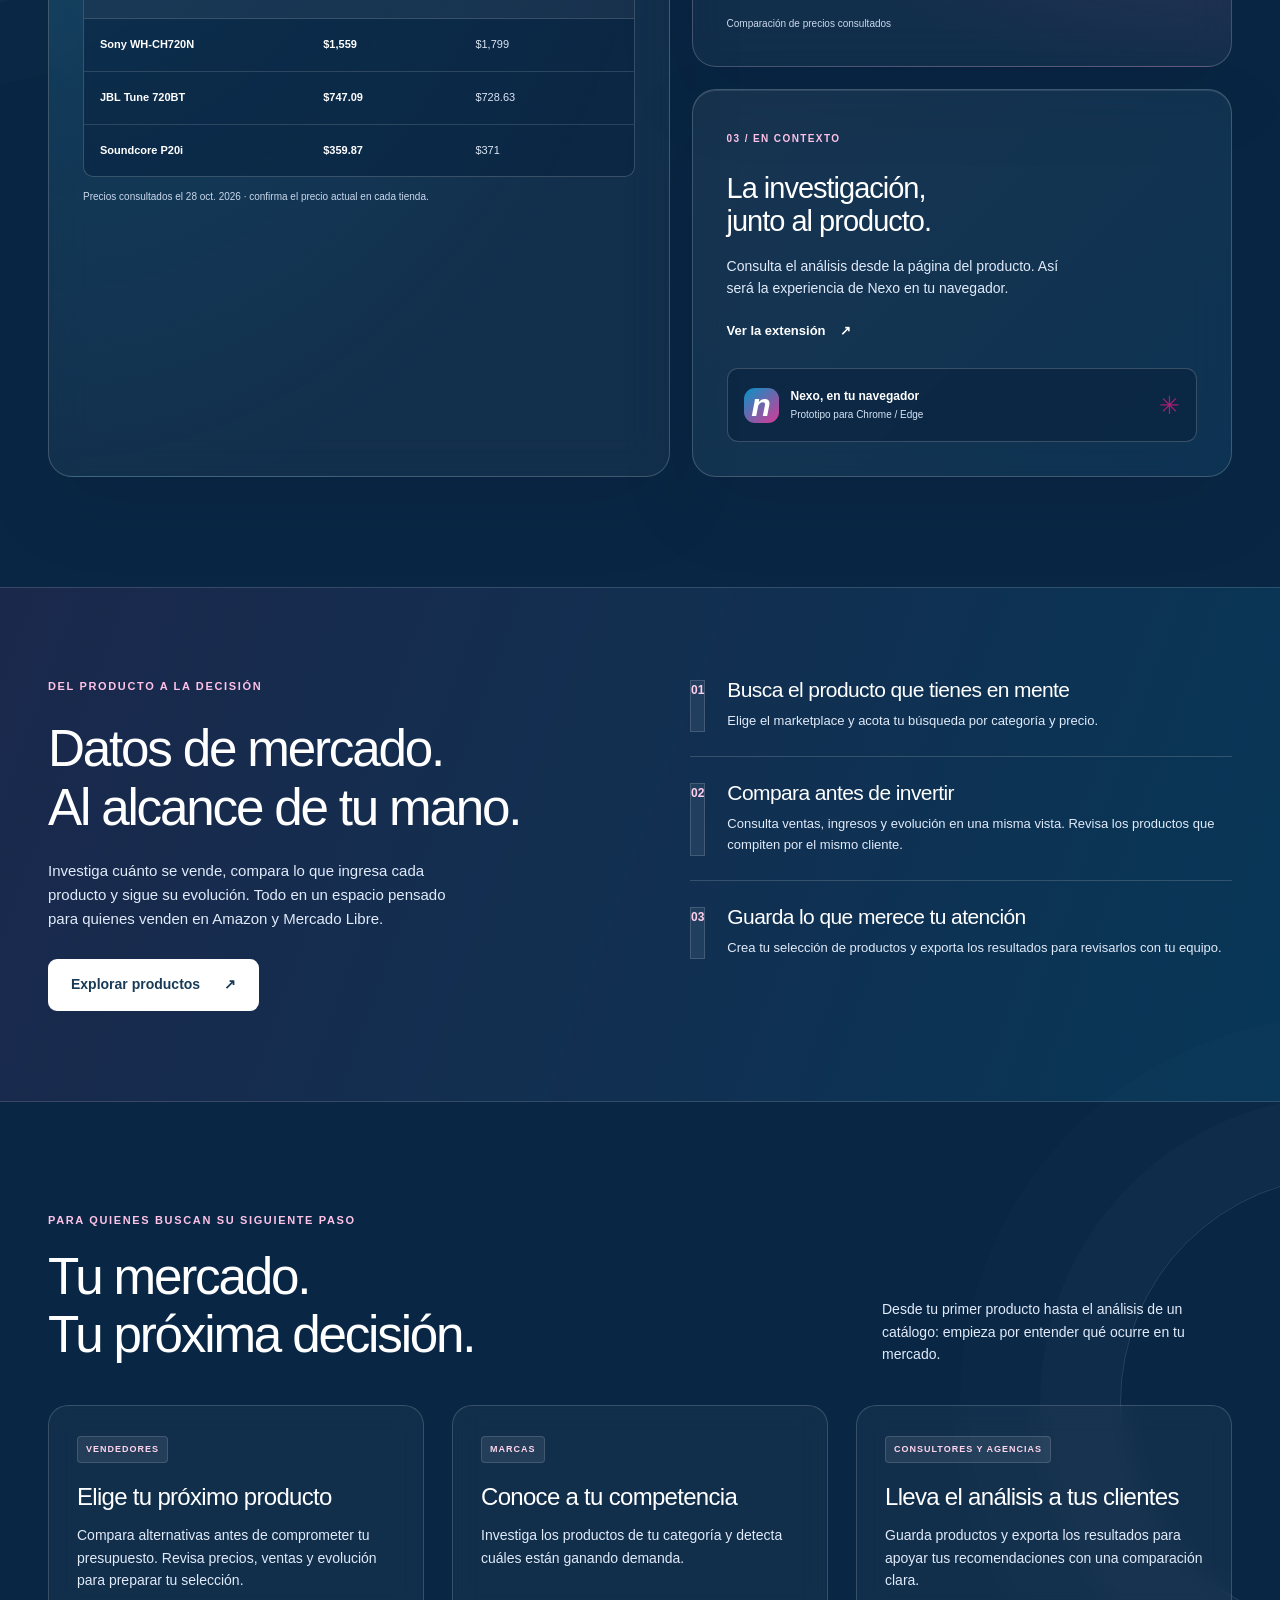
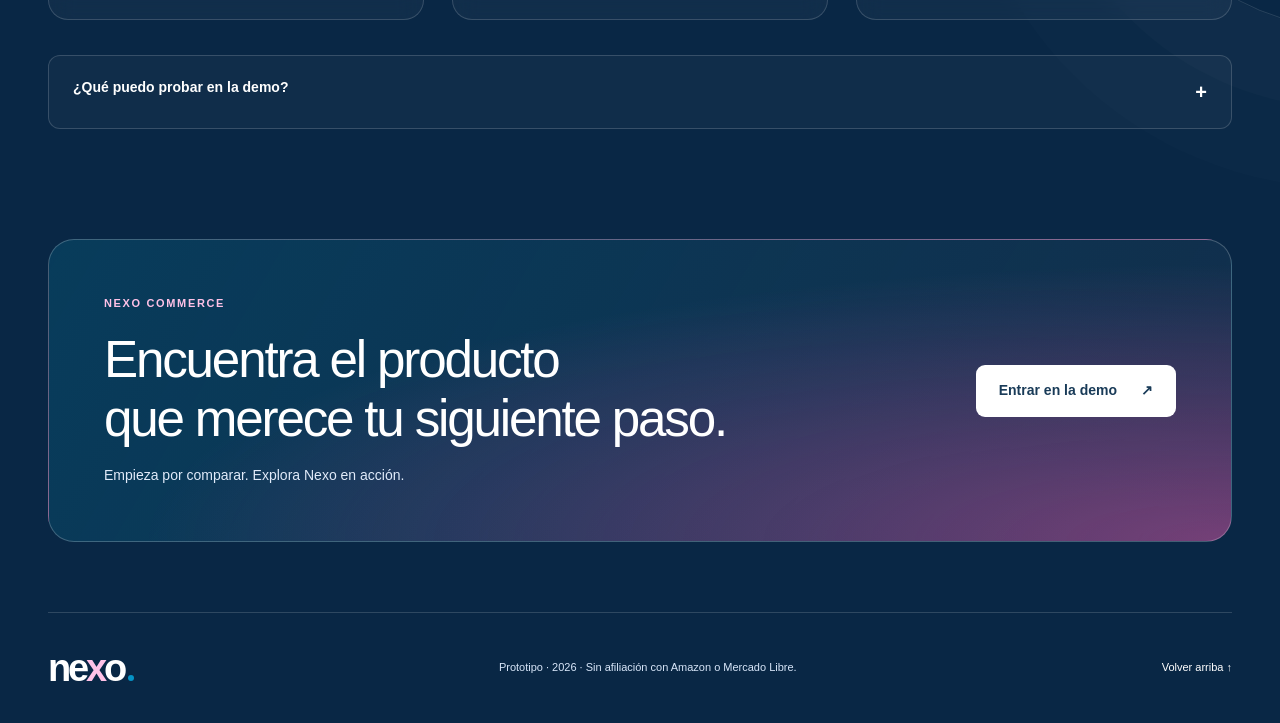
==== commit ba49f13a: "Unify Prisma design and add product insights and Amazon extension prototype" ====
--- a/index.html
+++ b/index.html
@@ -1,15 +1,15 @@
 <!doctype html>
-<html lang="es"><head><meta charset="utf-8"><meta name="viewport" content="width=device-width, initial-scale=1, viewport-fit=cover"><meta name="theme-color" content="#0593c6"><meta name="apple-mobile-web-app-title" content="Nexo Commerce"><title>Nexo Commerce — Encuentra tu próxima oportunidad</title><meta name="description" content="Encuentra qué vender en Amazon y Mercado Libre. Compara productos, analiza a tu competencia y descubre cómo evoluciona la demanda con Nexo Commerce."><link rel="stylesheet" href="styles.css?v=20261103-prisma-1"><link rel="stylesheet" href="prisma.css?v=20261103-prisma-1"><script src="app.js?v=20261103-prisma-1" defer></script></head>
+<html lang="es"><head><meta charset="utf-8"><meta name="viewport" content="width=device-width, initial-scale=1, viewport-fit=cover"><meta name="theme-color" content="#0593c6"><meta name="apple-mobile-web-app-title" content="Nexo Commerce"><title>Nexo Commerce — Encuentra tu próxima oportunidad</title><meta name="description" content="Encuentra qué vender en Amazon y Mercado Libre. Compara productos, analiza a tu competencia y descubre cómo evoluciona la demanda con Nexo Commerce."><link rel="stylesheet" href="styles.css?v=20261104-evo-1"><link rel="stylesheet" href="prisma.css?v=20261104-evo-1"><script src="app.js?v=20261104-evo-1" defer></script><link rel="stylesheet" href="evolution.css?v=20261104-evo-1"><script src="catalog.js?v=20261104-evo-1" defer></script><script src="experience.js?v=20261104-evo-1" defer></script></head>
 <body class="landing prism-landing"><a class="skip" href="#contenido">Saltar al contenido</a>
-<header class="site-header"><a class="brand" href="index.html?v=20261103-prisma-1" aria-label="Nexo Commerce, inicio"><span class="brand-mark">n</span><span>nexo<span class="brand-light">commerce</span></span></a><nav aria-label="Principal"><a href="#producto">Producto</a><a href="#metodo">Cómo funciona</a><a href="#piloto">Para quién</a></nav><a class="button small dark" href="app.html?v=20261103-prisma-1">Explorar demo <span aria-hidden="true">↗</span></a></header>
+<header class="site-header"><a class="brand" href="index.html?v=20261104-evo-1" aria-label="Nexo, inicio"><span class="nexo-wordmark" aria-hidden="true">ne<span>x</span>o<i></i></span></a><nav aria-label="Principal"><a href="#producto">Producto</a><a href="#metodo">Cómo funciona</a><a href="#piloto">Para quién</a></nav><a class="button small dark" href="app.html?v=20261104-evo-1">Explorar demo <span aria-hidden="true">↗</span></a></header>
 <main id="contenido">
 <section class="prism-hero" aria-labelledby="hero-title"><div class="light-field" aria-hidden="true"><div class="color-cloud cloud-pink"></div><div class="color-cloud cloud-ice"></div><div class="ribbed-glass"></div><div class="glass-disc disc-one"></div><div class="glass-disc disc-two"></div></div>
-<div class="prism-content"><div class="prism-copy"><div class="prism-eyebrow"><span></span> UNA NUEVA PERSPECTIVA DEL MERCADO</div><h1 id="hero-title">Tu próxima<br>gran oportunidad<span>.</span></h1><p>Encuentra qué vender. Compara productos y descubre tu siguiente paso en Amazon y Mercado Libre.</p><div class="prism-actions"><a class="button prism-primary" href="app.html?v=20261103-prisma-1">Explorar productos <span aria-hidden="true">↗</span></a><a class="prism-secondary" href="#producto">Conoce Nexo <span aria-hidden="true">↓</span></a></div><div class="prism-market-note"><span>AMAZON MX</span><i></i><span>MERCADO LIBRE MX</span></div></div>
-<aside class="signal-card" aria-label="Producto real de la demo"><div class="signal-top"><span class="signal-live"></span> EN TU RADAR <span>01 / 06</span></div><div class="signal-image"><img src="assets/products/product-2.jpg" alt="Sony WH-CH720N en color negro" width="220" height="220"><span class="signal-category">AUDIO / SONY</span></div><div class="signal-name"><div><small>UN PRODUCTO. DOS MERCADOS.</small><h2>Sony WH-CH720N</h2></div><a href="app.html?v=20261103-prisma-1" aria-label="Explorar Sony WH-CH720N">↗</a></div><div class="signal-prices"><div><span>Amazon</span><strong>$1,559<span> MXN</span></strong></div><div><span>Mercado Libre</span><strong>$1,799<span> MXN</span></strong></div></div><p class="signal-date">Muestra real · precios consultados el 28 oct. 2026</p></aside></div>
+<div class="prism-content"><div class="prism-copy"><div class="prism-eyebrow"><span></span> UNA NUEVA PERSPECTIVA DEL MERCADO</div><h1 id="hero-title">Tu próxima<br>gran oportunidad<span>.</span></h1><p>Encuentra qué vender. Compara productos y descubre tu siguiente paso en Amazon y Mercado Libre.</p><div class="prism-actions"><a class="button prism-primary" href="app.html?v=20261104-evo-1">Explorar productos <span aria-hidden="true">↗</span></a><a class="prism-secondary" href="#producto">Conoce Nexo <span aria-hidden="true">↓</span></a></div><div class="prism-market-note"><span>AMAZON MX</span><i></i><span>MERCADO LIBRE MX</span></div></div>
+<div class="radar-carousel" role="region" aria-roledescription="carrusel" aria-label="Tres productos reales en tu radar"><div id="radar-stage" class="radar-stage"></div><div class="radar-controls"><button type="button" id="radar-prev" aria-label="Producto anterior">←</button><span id="radar-position">01 / 03</span><button type="button" id="radar-next" aria-label="Producto siguiente">→</button><button type="button" id="radar-pause" aria-label="Pausar rotación">Ⅱ</button></div></div></div>
 <div class="prism-bottom"><div><span>01</span><p>Explora con criterio<small>Filtra por categoría, marca y precio.</small></p></div><div><span>02</span><p>Amplía tu perspectiva<small>Compara el mismo producto en dos mercados.</small></p></div><div><span>03</span><p>Haz tu selección<small>Guarda lo que merece tu atención.</small></p></div><a href="#producto" class="prism-scroll" aria-label="Descubrir el producto">↓</a></div></section>
 <div class="market-strip wrap"><span>DISEÑADO PARA INVESTIGAR</span><strong>amazon<span class="market-country"> México</span></strong><span class="strip-plus">+</span><strong>mercado libre<span class="market-country"> México</span></strong><span class="strip-end">Explora ambos mercados en la demo</span></div>
-<section class="section wrap" id="producto"><div class="section-heading"><div><div class="eyebrow">MENOS PESTAÑAS. MÁS PERSPECTIVA.</div><h2>Encuentra qué vender.<br>Conoce a tu competencia.</h2></div><p>Compara ventas, precios y tendencias para elegir los productos que quieres investigar.</p></div><div class="feature-grid"><article class="feature feature-large"><span class="feature-number">01 / EXPLORA</span><h3>Encuentra el producto.<br>Entiende el mercado.</h3><p>Compara productos por precio, ventas e ingresos. Encuentra los que encajan con tu presupuesto y tu mercado.</p><a class="text-link" href="app.html?v=20261103-prisma-1">Abrir explorador <span aria-hidden="true">↗</span></a><div class="mini-table"><div><span>Producto real</span><span>Amazon · MXN</span><span>Mercado Libre</span></div><div><strong>Sony WH-CH720N</strong><strong>$1,559</strong><span>$1,799</span></div><div><strong>JBL Tune 720BT</strong><strong>$747.09</strong><span>$728.63</span></div><div><strong>Soundcore P20i</strong><strong>$359.87</strong><span>$371</span></div></div><small class="caption">Precios consultados el 28 oct. 2026 · confirma el precio actual en cada tienda.</small></article><article class="feature blue-feature"><span class="feature-number">02 / SIGUE</span><h3>Compara el precio<br>en ambos marketplaces.</h3><p>Revisa el mismo modelo en Amazon y Mercado Libre. Abre la publicación original y elige qué productos quieres investigar.</p><div class="market-price-bars"><div><span>Amazon</span><i style="width:83%"></i><strong>$747.09</strong></div><div><span>Mercado Libre</span><i style="width:81%"></i><strong>$728.63</strong></div><small>JBL Tune 720BT · precios consultados en MXN</small></div><span class="caption">Comparación de precios consultados</span></article><article class="feature extension-feature"><span class="feature-number">03 / EN CONTEXTO</span><h3>La investigación,<br>junto al producto.</h3><p>Consulta el análisis desde la página del producto. Así será la experiencia de Nexo en tu navegador.</p><a class="text-link" href="app.html?extension=1&amp;v=20261103-prisma-1">Ver concepto de extensión <span aria-hidden="true">↗</span></a><div class="extension-art"><span class="brand-mark">n</span><div><strong>Nexo, en tu navegador</strong><small>Concepto visual · aún no instalable</small></div><span aria-hidden="true">✳</span></div></article></div></section>
-<section class="method-section" id="metodo"><div class="wrap method-grid"><div><div class="eyebrow">DEL PRODUCTO A LA DECISIÓN</div><h2>Datos de mercado.<br>Al alcance de tu mano.</h2><p>Investiga cuánto se vende, compara lo que ingresa cada producto y sigue su evolución. Todo en un espacio pensado para quienes venden en Amazon y Mercado Libre.</p><a class="button dark" href="app.html?v=20261103-prisma-1">Explorar productos <span aria-hidden="true">↗</span></a></div><ol class="method-steps"><li><span>01</span><div><h3>Busca el producto que tienes en mente</h3><p>Elige el marketplace y acota tu búsqueda por categoría y precio.</p></div></li><li><span>02</span><div><h3>Compara antes de invertir</h3><p>Consulta ventas, ingresos y evolución en una misma vista. Revisa los productos que compiten por el mismo cliente.</p></div></li><li><span>03</span><div><h3>Guarda lo que merece tu atención</h3><p>Crea tu selección de productos y exporta los resultados para revisarlos con tu equipo.</p></div></li></ol></div></section>
+<section class="section wrap" id="producto"><div class="section-heading"><div><div class="eyebrow">MENOS PESTAÑAS. MÁS PERSPECTIVA.</div><h2>Encuentra qué vender.<br>Conoce a tu competencia.</h2></div><p>Compara ventas, precios y tendencias para elegir los productos que quieres investigar.</p></div><div class="feature-grid"><article class="feature feature-large"><span class="feature-number">01 / EXPLORA</span><h3>Encuentra el producto.<br>Entiende el mercado.</h3><p>Compara productos por precio, ventas e ingresos. Encuentra los que encajan con tu presupuesto y tu mercado.</p><a class="text-link" href="app.html?v=20261104-evo-1">Abrir explorador <span aria-hidden="true">↗</span></a><div class="mini-table"><div><span>Producto real</span><span>Amazon · MXN</span><span>Mercado Libre</span></div><div><strong>Sony WH-CH720N</strong><strong>$1,559</strong><span>$1,799</span></div><div><strong>JBL Tune 720BT</strong><strong>$747.09</strong><span>$728.63</span></div><div><strong>Soundcore P20i</strong><strong>$359.87</strong><span>$371</span></div></div><small class="caption">Precios consultados el 28 oct. 2026 · confirma el precio actual en cada tienda.</small></article><article class="feature blue-feature"><span class="feature-number">02 / SIGUE</span><h3>Compara el precio<br>en ambos marketplaces.</h3><p>Revisa el mismo modelo en Amazon y Mercado Libre. Abre la publicación original y elige qué productos quieres investigar.</p><div class="market-price-bars"><div><span>Amazon</span><i style="width:83%"></i><strong>$747.09</strong></div><div><span>Mercado Libre</span><i style="width:81%"></i><strong>$728.63</strong></div><small>JBL Tune 720BT · precios consultados en MXN</small></div><span class="caption">Comparación de precios consultados</span></article><article class="feature extension-feature"><span class="feature-number">03 / EN CONTEXTO</span><h3>La investigación,<br>junto al producto.</h3><p>Consulta el análisis desde la página del producto. Así será la experiencia de Nexo en tu navegador.</p><a class="text-link" href="app.html?extension=1&amp;v=20261104-evo-1">Ver la extensión <span aria-hidden="true">↗</span></a><div class="extension-art"><span class="brand-mark">n</span><div><strong>Nexo, en tu navegador</strong><small>Prototipo para Chrome / Edge</small></div><span aria-hidden="true">✳</span></div></article></div></section>
+<section class="method-section" id="metodo"><div class="wrap method-grid"><div><div class="eyebrow">DEL PRODUCTO A LA DECISIÓN</div><h2>Datos de mercado.<br>Al alcance de tu mano.</h2><p>Investiga cuánto se vende, compara lo que ingresa cada producto y sigue su evolución. Todo en un espacio pensado para quienes venden en Amazon y Mercado Libre.</p><a class="button dark" href="app.html?v=20261104-evo-1">Explorar productos <span aria-hidden="true">↗</span></a></div><ol class="method-steps"><li><span>01</span><div><h3>Busca el producto que tienes en mente</h3><p>Elige el marketplace y acota tu búsqueda por categoría y precio.</p></div></li><li><span>02</span><div><h3>Compara antes de invertir</h3><p>Consulta ventas, ingresos y evolución en una misma vista. Revisa los productos que compiten por el mismo cliente.</p></div></li><li><span>03</span><div><h3>Guarda lo que merece tu atención</h3><p>Crea tu selección de productos y exporta los resultados para revisarlos con tu equipo.</p></div></li></ol></div></section>
 <section class="section wrap" id="piloto"><div class="section-heading"><div><div class="eyebrow">PARA QUIENES BUSCAN SU SIGUIENTE PASO</div><h2>Tu mercado.<br>Tu próxima decisión.</h2></div><p>Desde tu primer producto hasta el análisis de un catálogo: empieza por entender qué ocurre en tu mercado.</p></div><div class="pilot-grid"><article><span class="tag">VENDEDORES</span><h3>Elige tu próximo producto</h3><p>Compara alternativas antes de comprometer tu presupuesto. Revisa precios, ventas y evolución para preparar tu selección.</p></article><article><span class="tag blue-tag">MARCAS</span><h3>Conoce a tu competencia</h3><p>Investiga los productos de tu categoría y detecta cuáles están ganando demanda.</p></article><article><span class="tag neutral-tag">CONSULTORES Y AGENCIAS</span><h3>Lleva el análisis a tus clientes</h3><p>Guarda productos y exporta los resultados para apoyar tus recomendaciones con una comparación clara.</p></article></div><details class="pilot-details"><summary>¿Qué puedo probar en la demo? <span aria-hidden="true">+</span></summary><div><p>Explora seis modelos reales de JBL, Sony y Soundcore en Amazon México y Mercado Libre México. Abre sus fotos y publicaciones, compara referencias, guarda favoritos y exporta tu selección.</p><p>Las fotos y publicaciones son reales. Los precios y contadores públicos se consultaron directamente el 28 de octubre de 2026. Los contadores con + son umbrales; el valor calculado al precio consultado no equivale a facturación comprobada.</p></div></details></section>
-<section class="closing wrap"><div><div class="eyebrow">NEXO COMMERCE</div><h2>Encuentra el producto<br>que merece tu siguiente paso.</h2><p>Empieza por comparar. Explora Nexo en acción.</p></div><a class="button primary" href="app.html?v=20261103-prisma-1">Entrar en la demo <span aria-hidden="true">↗</span></a></section>
-</main><footer class="wrap footer"><a class="brand" href="index.html?v=20261103-prisma-1"><span class="brand-mark">n</span><span>nexo<span class="brand-light">commerce</span></span></a><p>Prototipo · 2026 · Sin afiliación con Amazon o Mercado Libre.</p><a href="#contenido">Volver arriba ↑</a></footer></body></html>
+<section class="closing wrap"><div><div class="eyebrow">NEXO COMMERCE</div><h2>Encuentra el producto<br>que merece tu siguiente paso.</h2><p>Empieza por comparar. Explora Nexo en acción.</p></div><a class="button primary" href="app.html?v=20261104-evo-1">Entrar en la demo <span aria-hidden="true">↗</span></a></section>
+</main><footer class="wrap footer"><a class="brand" href="index.html?v=20261104-evo-1" aria-label="Nexo, inicio"><span class="nexo-wordmark" aria-hidden="true">ne<span>x</span>o<i></i></span></a><p>Prototipo · 2026 · Sin afiliación con Amazon o Mercado Libre.</p><a href="#contenido">Volver arriba ↑</a></footer></body></html>
--- a/prisma.css
+++ b/prisma.css
@@ -9,3 +9,4 @@
 .prism-landing .site-header>.button.dark{background:#fff;color:#173d57}.amazon-discovery{background:linear-gradient(115deg,#edf8fe,#fff0f9);border:1px solid #e2dfed;border-radius:16px;padding:24px 26px;margin-top:20px}.discovery-heading{display:flex;justify-content:space-between;align-items:center;gap:18px}.discovery-heading .eyebrow{font-size:9px;margin-bottom:8px}.discovery-heading h2{font-size:22px;font-weight:500;letter-spacing:-.65px}.connection-button{background:#ffffffad;border:1px solid #d6dceb;border-radius:30px;padding:8px 13px;font-size:10px;display:flex;align-items:center;gap:7px;white-space:nowrap;min-height:36px}.connection-button>span{height:5px;width:5px;background:#ae267e;border-radius:50%}#amazon-search-form{display:flex;gap:10px;margin-top:19px}#amazon-search-form label{flex:1;min-width:0}#amazon-search-form input{width:100%;min-width:0;padding:14px 16px;background:#ffffffc9;border:1px solid #d7dfe9;border-radius:9px;font:inherit;font-size:13px;min-height:48px}#amazon-search-form .button{padding:13px 19px;font-size:12px}#discovery-status{font-size:11px;line-height:1.7;margin-top:13px}.discovery-results{background:#fff;border:1px solid var(--line);border-radius:16px;margin-top:22px;padding:24px}.discovery-results-head{display:flex;justify-content:space-between;align-items:flex-start;gap:24px;margin-bottom:22px}.discovery-results-head h2{font-size:23px;font-weight:500}.discovery-results-head p{font-size:10px;margin-top:8px}.discovery-local-filters{display:flex;gap:10px}.discovery-local-filters label{display:flex;flex-direction:column;gap:5px;font-size:10px;max-width:170px}.discovery-local-filters select,.discovery-local-filters input{border:1px solid #dce2ed;padding:9px 10px;border-radius:7px;min-height:40px;width:100%;background:white;color:var(--ink);font:inherit}.discovery-grid{display:grid;grid-template-columns:repeat(3,minmax(0,1fr));gap:16px}.discovered-product{min-width:0;border:1px solid var(--line);border-radius:12px;overflow:hidden}.discovered-image{height:185px;display:grid;place-items:center;position:relative;background:#fcfbfd;padding:18px}.discovered-image img{width:100%;height:100%;object-fit:contain;mix-blend-mode:multiply}.discovered-image>span:not(.sponsored-label){color:var(--muted);font-size:11px}.sponsored-label{position:absolute;top:10px;left:10px;font-size:8px;border:1px solid #e5d9e4;padding:3px 6px;border-radius:4px;background:#fff}.discovered-body{padding:16px}.discovered-body>small{font:9px ui-monospace,monospace;color:#8c6e83;overflow-wrap:anywhere}.discovered-body h3{font-size:13px;letter-spacing:-.2px;font-weight:550;line-height:1.5;margin-top:9px}.discovered-price{font-size:23px;font-weight:500;display:block;margin-top:13px}.discovered-metrics{display:grid;grid-template-columns:1fr 1fr;gap:12px;padding-block:14px;border-block:1px solid var(--line);margin-block:12px}.discovered-metrics>span{font-size:9px;color:var(--muted)}.discovered-metrics strong{display:block;font-size:11px;color:var(--ink);margin-top:3px;font-weight:500}.discovered-body .listing-link{font-size:10px}.rank-scope{font-size:9px;margin-block:9px}.discovery-footnote{font-size:10px;margin-top:20px}.discovery-empty{padding:35px;font-size:13px;color:var(--muted);grid-column:1/-1}#connection-form{display:grid;gap:16px;margin-top:24px}#connection-form label{display:grid;gap:9px;font-size:12px}#connection-form input{font:inherit;padding:13px;border:1px solid #dfe2ed;border-radius:7px}#connection-form button{justify-self:start}.connection-dialog>p{font-size:12px;margin-top:15px;line-height:1.8}.connection-dialog .listing-link{display:inline-block;margin-top:17px}.connection-dialog h2{font-size:27px}.local-only-note{background:#f4eef7;padding:13px;border-radius:7px}
 @media(max-width:1000px){.discovery-grid{grid-template-columns:repeat(2,minmax(0,1fr))}.discovery-results-head{flex-direction:column}}
 @media(max-width:600px){.amazon-discovery{padding:20px}.discovery-heading{align-items:flex-start}.discovery-heading h2{font-size:21px}.connection-button{font-size:9px;padding:7px 9px}.discovery-heading .eyebrow{font-size:8px}#amazon-search-form{flex-direction:column}#amazon-search-form input{font-size:16px}#amazon-search-form button{min-height:48px}.discovery-grid{grid-template-columns:1fr}.discovery-results{padding:18px}.discovery-local-filters{width:100%}.discovery-local-filters label{flex:1;max-width:none}.discovery-local-filters input,.discovery-local-filters select{font-size:16px}.discovered-image{height:200px}#connection-form input{font-size:16px}}
+.discovered-image{overflow:hidden}.discovered-image img{height:149px;min-height:0;max-width:100%;object-fit:contain}@media(max-width:600px){.discovered-image img{height:164px}}
--- a/evolution.css
+++ b/evolution.css
@@ -0,0 +1,13 @@
+/* Prisma continuous: a single light field throughout the page. */
+.nexo-wordmark{display:inline-flex;align-items:baseline;position:relative;font-size:38px;font-weight:750;letter-spacing:-3.2px;line-height:1;font-family:'Avenir Next',Avenir,Inter,-apple-system,sans-serif}.nexo-wordmark>span{color:#c72f90}.nexo-wordmark>i{display:inline-block;width:6px;height:6px;border-radius:50%;background:#0593c6;margin-left:4px}.prism-landing .site-header .nexo-wordmark{font-size:39px}.prism-landing .site-header .nexo-wordmark>span{color:#ffc7e6}.prism-landing .site-header .nexo-wordmark>i{background:#fff}.prism-landing{background:#092745;color:#fff;isolation:isolate}.prism-landing:before{content:'';position:fixed;inset:0;z-index:-1;pointer-events:none;background:repeating-linear-gradient(90deg,#ffffff06 0,#ffffff09 2px,transparent 3px,transparent 11px),radial-gradient(ellipse at 100% 80%,#92256e99,transparent 63%),radial-gradient(ellipse at 0% 35%,#007ea699,transparent 70%);}.prism-hero{margin:0;border-radius:0;min-height:840px;background:transparent}.prism-landing .site-header{top:32px}.prism-landing .section{position:relative;padding-block:110px}.prism-landing .section:before{content:'';position:absolute;width:450px;height:450px;left:-340px;top:10%;border:1px solid #ffffff20;border-radius:50%;box-shadow:0 0 0 80px #ffffff04,0 0 0 160px #ffffff03;pointer-events:none;z-index:-1}.prism-landing #piloto:before{left:auto;right:-340px}.prism-landing p{color:#e1ebfa}.prism-landing .eyebrow,.prism-landing .feature-number{color:#ffc2e7}.prism-landing .section-heading h2,.prism-landing .method-grid h2,.prism-landing .closing h2{font-weight:450;font-size:clamp(36px,4vw,62px);letter-spacing:-2.2px}.prism-landing .section-heading>p{max-width:350px;font-size:14px}.prism-landing .market-strip{border-color:#ffffff30;color:white;background:#ffffff06}.prism-landing .market-strip>span:first-child,.prism-landing .market-country,.prism-landing .strip-end{color:#d6e9fc}.prism-landing .feature{background:linear-gradient(140deg,#ffffff13,#ffffff05);border:1px solid #ffffff30;border-radius:24px;box-shadow:inset 0 1px #ffffff1a,0 30px 80px #020c211a;backdrop-filter:blur(18px);padding:34px}.prism-landing .feature h3{font-weight:450;font-size:29px;letter-spacing:-1px;line-height:1.15}.prism-landing .feature-large{background:radial-gradient(ellipse at 0 0,#13acd72e,transparent 75%),#ffffff0a}.prism-landing .blue-feature{background:radial-gradient(ellipse at 100% 0,#dc4c9c40,transparent 75%),#ffffff09}.prism-landing .extension-feature{background:linear-gradient(135deg,#ffffff10,#3cb8e616)}.prism-landing .text-link{color:#fff}.prism-landing .caption{color:#cbd9ee}.prism-landing .mini-table{background:#08213e8c;border-color:#ffffff30;color:white}.prism-landing .mini-table>div{border-color:#ffffff22}.prism-landing .mini-table>div:first-child{background:#ffffff0d;color:#d3e7f9}.prism-landing .mini-table>div>span{color:#dbe7f7}.prism-landing .market-price-bars>div{color:#fff}.prism-landing .market-price-bars i{background:linear-gradient(90deg,#27b0d5,#f180c3)}.prism-landing .market-price-bars small{color:#e4edfb}.prism-landing .extension-art{background:#071c3880;border-color:#ffffff30;color:#fff}.prism-landing .extension-art small{color:#d6e5f7}.prism-landing .method-section{position:relative;border-block:1px solid #ffffff24;background:linear-gradient(110deg,#dc3a9515,#08a4d520);padding-block:90px}.prism-landing .method-steps li{border-color:#ffffff28}.prism-landing .method-steps li>span{color:#ffd0ed;background:#ffffff12;border:1px solid #ffffff26}.prism-landing .method-steps h3{font-weight:500}.prism-landing .method-grid .button.dark{background:#fff;color:#193b58}.prism-landing .pilot-grid article{background:#ffffff09;border:1px solid #ffffff29;border-radius:20px;padding:28px;backdrop-filter:blur(12px)}.prism-landing .pilot-grid h3{font-weight:500;font-size:24px}.prism-landing .pilot-grid .tag{background:#ffffff14;color:#ffd5ed;border:1px solid #ffffff23}.prism-landing .pilot-details{background:#ffffff08;border-color:#ffffff29}.prism-landing .pilot-details p{color:#e3edfb}.prism-landing .closing{background:radial-gradient(ellipse at 100% 100%,#e253a87a,transparent 65%),linear-gradient(120deg,#049dc22e,#ffffff09);border:1px solid #ffffff38;border-radius:26px;padding:55px}.prism-landing .closing .eyebrow{color:#ffc2e7}.prism-landing .closing .button.primary{background:#fff;color:#193b58}.prism-landing .footer{border-color:#ffffff27;padding-block:36px;color:#fff}.prism-landing .footer p{color:#d8e6f9}.prism-landing .footer .nexo-wordmark>span{color:#ffc2e7}.prism-landing .button:focus-visible,.prism-landing a:focus-visible{outline-color:#fff}.prism-landing .signal-date{color:#28435a}.prism-landing .signal-card p{color:#28435a}.prism-landing .signal-card{color:#122f49;background:linear-gradient(140deg,#ffffffdc,#ffffffa3)}
+.radar-carousel{justify-self:end;width:385px;max-width:100%;position:relative;margin-top:20px}.radar-stage{height:470px;position:relative;perspective:1100px}.radar-card{position:absolute;inset:0 auto auto 18px;width:320px;max-width:calc(100% - 40px);margin:0;transition:transform .85s cubic-bezier(.2,.7,.2,1),opacity .85s,filter .85s;transform-origin:50% 65%}.radar-card[data-position="0"]{transform:translate(0,0) rotate(1deg);opacity:1;z-index:3}.radar-card[data-position="1"]{transform:translate(34px,-18px) rotate(9deg) scale(.91);opacity:.65;z-index:2;filter:saturate(.75)}.radar-card[data-position="2"]{transform:translate(-28px,10px) rotate(-8deg) scale(.89);opacity:.4;z-index:1;filter:saturate(.5)}.radar-controls{display:flex;align-items:center;justify-content:center;gap:16px;margin-top:9px;position:relative;z-index:4}.radar-controls button{height:34px;min-width:34px;background:#ffffff16;color:white;border:1px solid #ffffff50;border-radius:50%;font-size:15px}.radar-controls button:hover{background:#ffffff30}.radar-controls>span{font:10px ui-monospace,monospace;color:#fff}.reveal-section{opacity:0;transform:translateY(24px);transition:opacity .7s ease,transform .8s ease}.reveal-section.is-visible{opacity:1;transform:none}.dashboard{--muted:#52647b}.dashboard .discovered-body>small{color:#71536a}.dashboard .price-note,.dashboard .research-filters small,.dashboard .filter-availability{color:#536176}.dashboard .kpi-grid small{color:#536176}.dashboard .real-rating{color:#922365}.dashboard .nexo-wordmark{font-size:38px}.dashboard .connection-button{color:#283b52}.dashboard .discovered-metrics>span{color:#52647b}
+@media(max-width:1000px){.radar-carousel{width:315px}.radar-card{width:270px;left:15px}.radar-stage{height:430px}.prism-landing .section-heading h2,.prism-landing .method-grid h2,.prism-landing .closing h2{font-size:42px}}
+@media(max-width:700px){.prism-hero{margin:0;padding-inline:26px;min-height:0}.prism-landing .site-header{top:25px}.prism-landing .site-header .nexo-wordmark{font-size:34px}.radar-carousel{width:315px;justify-self:center;margin-top:25px}.radar-stage{height:390px}.radar-card{width:270px}.radar-controls{margin-top:0}.prism-landing .section{padding-block:65px}.prism-landing .section-heading h2,.prism-landing .method-grid h2,.prism-landing .closing h2{font-size:38px;letter-spacing:-1.5px}.prism-landing .feature{padding:26px}.prism-landing .method-section{padding-block:60px}.prism-landing .closing{padding:32px 25px}.prism-landing .pilot-grid article{padding:24px}.prism-landing{overflow-x:clip}.prism-landing .wrap{width:calc(100% - 40px)}}
+@media(prefers-reduced-motion:reduce){.reveal-section{opacity:1;transform:none;transition:none}.radar-card{transition:none}}
+.insights-dialog{max-width:1150px;width:calc(100% - 40px);padding:30px;border:1px solid #dcdbea;border-radius:22px;background:#f8f8fd;color:#19374f;max-height:92vh}.insights-dialog::backdrop{background:#07182f88;backdrop-filter:blur(12px)}.analysis-hero{display:grid;grid-template-columns:150px 1fr;gap:25px;align-items:center;margin-bottom:26px}.analysis-photo{background:#fff;border:1px solid #e4e4ef;border-radius:16px;padding:14px;height:145px;display:grid;place-items:center}.analysis-photo img{height:115px;width:115px;object-fit:contain}.analysis-id{font:10px ui-monospace,monospace;color:#854169;letter-spacing:1px}.analysis-hero h2{font-size:25px;line-height:1.25;letter-spacing:-.7px;font-weight:550;margin-block:9px}.analysis-hero p{font-size:12px}.analysis-hero a{display:inline-block;margin-top:8px;font-size:11px}.analysis-kpis{display:grid;grid-template-columns:repeat(4,minmax(0,1fr));gap:12px;margin-block:22px}.analysis-kpis article{padding:18px;border:1px solid #e1dfee;border-radius:12px;background:linear-gradient(140deg,#fff,#fcf5fc)}.analysis-kpis article>span{font-size:10px;color:#5d637a}.analysis-kpis strong{display:block;font-size:27px;font-weight:500;margin-block:6px;letter-spacing:-1px}.analysis-kpis small{font-size:9px;line-height:1.6;color:#5d637a;display:block}.analysis-tabs{display:flex;gap:10px;border-bottom:1px solid #ddddea;margin-bottom:23px}.analysis-tabs button{border:0;background:transparent;padding:13px;font:inherit;font-size:12px;color:#5b6478}.analysis-tabs button.selected{color:#a91e73;border-bottom:2px solid #a91e73}.analysis-chart-grid,.analysis-market-grid{display:grid;grid-template-columns:1fr 1fr;gap:20px}.analysis-chart-grid section,.analysis-market-grid section{border:1px solid #e0dfea;border-radius:14px;padding:22px;background:white;min-width:0}.analysis-chart-grid h3,.analysis-market-grid h3{font-size:18px;font-weight:500;letter-spacing:-.5px}.analysis-chart-grid section>p{font-size:11px;margin-top:7px;color:#58697d}.star-distribution{display:grid;gap:14px;margin-top:24px}.star-distribution>div{display:grid;grid-template-columns:28px 1fr 38px 38px;gap:9px;align-items:center;font-size:11px}.star-distribution i{display:block;height:12px;border-radius:3px;background:#f0edf5;overflow:hidden}.star-distribution b{display:block;height:100%;background:linear-gradient(90deg,#0593c6,#ce368e);border-radius:3px}.star-distribution strong{font-size:11px;font-weight:500}.star-distribution small{font-size:9px;color:#69758a}.observations-chart{height:205px;display:flex;align-items:flex-end;gap:28px;padding:32px 8px 43px;border-bottom:1px solid #e5e4ed;margin-top:12px;justify-content:center}.observations-chart>div{height:100%;display:flex;justify-content:flex-end;align-items:center;flex-direction:column;position:relative;min-width:70px;flex:1;max-width:150px}.observations-chart i{display:block;width:65%;max-width:70px;background:linear-gradient(180deg,#d83995,#0593c6);border-radius:7px 7px 0 0;min-height:8px;opacity:.8;flex-shrink:0}.observations-chart>div>span{font-size:11px;position:absolute;top:-23px;white-space:nowrap}.observations-chart small{position:absolute;bottom:-22px;font-size:10px}.observations-chart em{position:absolute;bottom:-37px;font-size:8px;font-style:normal;color:#637388;white-space:nowrap}.chart-caption{font-size:9px!important;margin-top:15px!important;line-height:1.6}.analysis-commercial>div{padding:17px 0;border-bottom:1px solid #e9e5ef}.analysis-commercial>div>span{font-size:10px;color:#637185}.analysis-commercial strong{display:block;font-size:24px;font-weight:500;margin-top:5px}.analysis-commercial p,.analysis-commercial small{font-size:10px;line-height:1.8;color:#637185}.analysis-commercial small{display:block;margin-top:10px}.history-pending{display:grid;place-items:center;text-align:center;min-height:210px;color:#67748a;gap:9px;padding:30px}.history-pending>span{font-size:30px;color:#b23a87}.history-pending strong{font-size:13px;font-weight:500}.history-pending p{font-size:11px}.analysis-market-grid p{font-size:12px;margin-top:10px}.category-rank{display:flex;gap:20px;padding:20px 0;border-bottom:1px solid #e9e5ef;align-items:center}.category-rank strong{font-size:24px;font-weight:500;color:#a9277b}.category-rank span{font-size:12px}.seller-subtitle{margin-top:25px}.analysis-source{font-size:9px;line-height:1.8;color:#607088;border-top:1px solid #e1dfea;padding-top:15px;margin-top:25px;overflow-wrap:anywhere}.analysis-loading{padding:70px 25px;text-align:center}.analysis-loading h2{font-size:26px;margin-top:20px}.analysis-loading p{font-size:12px;margin-top:12px}.loading-ring{display:inline-block;border:2px solid #eadbe8;border-top-color:#b33186;border-radius:50%;width:32px;height:32px;animation:analysis-spin 1s linear infinite}@keyframes analysis-spin{to{transform:rotate(360deg)}}.analyze-button{width:100%;border:1px solid #d1b5cb;background:#faf0f7;color:#8b1e65;border-radius:7px;padding:10px;font:inherit;font-size:11px;margin-bottom:9px}.monthly-public{font-size:10px;color:#8f236a;margin-top:10px;padding:8px;background:#f9eff7;border-radius:6px}.discovered-body h3{display:-webkit-box;-webkit-line-clamp:3;-webkit-box-orient:vertical;overflow:hidden;min-height:59px}.discovery-local-filters{flex-wrap:wrap}.discovery-local-filters label{max-width:150px}.discovered-metrics strong{font-size:12px}.insights-dialog .listing-link{color:#006b98}
+@media(max-width:700px){.insights-dialog{padding:20px;width:calc(100% - 16px);max-height:95vh}.analysis-hero{grid-template-columns:85px 1fr;gap:15px}.analysis-photo{height:85px;padding:9px}.analysis-photo img{height:65px;width:65px}.analysis-hero h2{font-size:17px}.analysis-id{font-size:8px}.analysis-kpis{grid-template-columns:1fr 1fr}.analysis-kpis article{padding:12px}.analysis-kpis strong{font-size:23px}.analysis-chart-grid,.analysis-market-grid{grid-template-columns:1fr}.analysis-tabs button{font-size:11px;padding:11px}.discovery-local-filters label{max-width:none}.analysis-chart-grid section{padding:18px}}
+@media(prefers-reduced-motion:reduce){.loading-ring{animation:none}}
+.prism-landing{overflow-x:clip}.radar-controls{margin-top:20px}.prism-landing .signal-date{font-size:9px;color:#33465a}.prism-landing .signal-name small{font-size:8px;color:#33465a}
+.seller-select{display:flex;flex-direction:column;gap:8px;font-size:11px;margin-top:15px}.seller-select select{padding:10px;border:1px solid #ddd9e8;border-radius:7px;background:white;font:inherit;color:#19374f}.seller-row{display:flex;justify-content:space-between;align-items:center;padding:16px 0;border-bottom:1px solid #e5e1ed;gap:15px}.seller-row strong{font-size:13px;font-weight:550}.seller-row small{font-size:10px;display:block;color:#627086;margin-top:5px}.seller-row>span{font-size:19px;font-weight:500}.discovery-local-filters{max-width:650px;justify-content:flex-end}.discovery-local-filters select{max-width:150px}
+.extension-instructions{padding-left:22px;display:grid;gap:12px;font-size:12px;color:#52647b;margin-block:22px}.extension-test-status{font-size:10px!important;line-height:1.8;margin-top:20px!important;color:#52647b}
+.prism-landing main{overflow:clip}
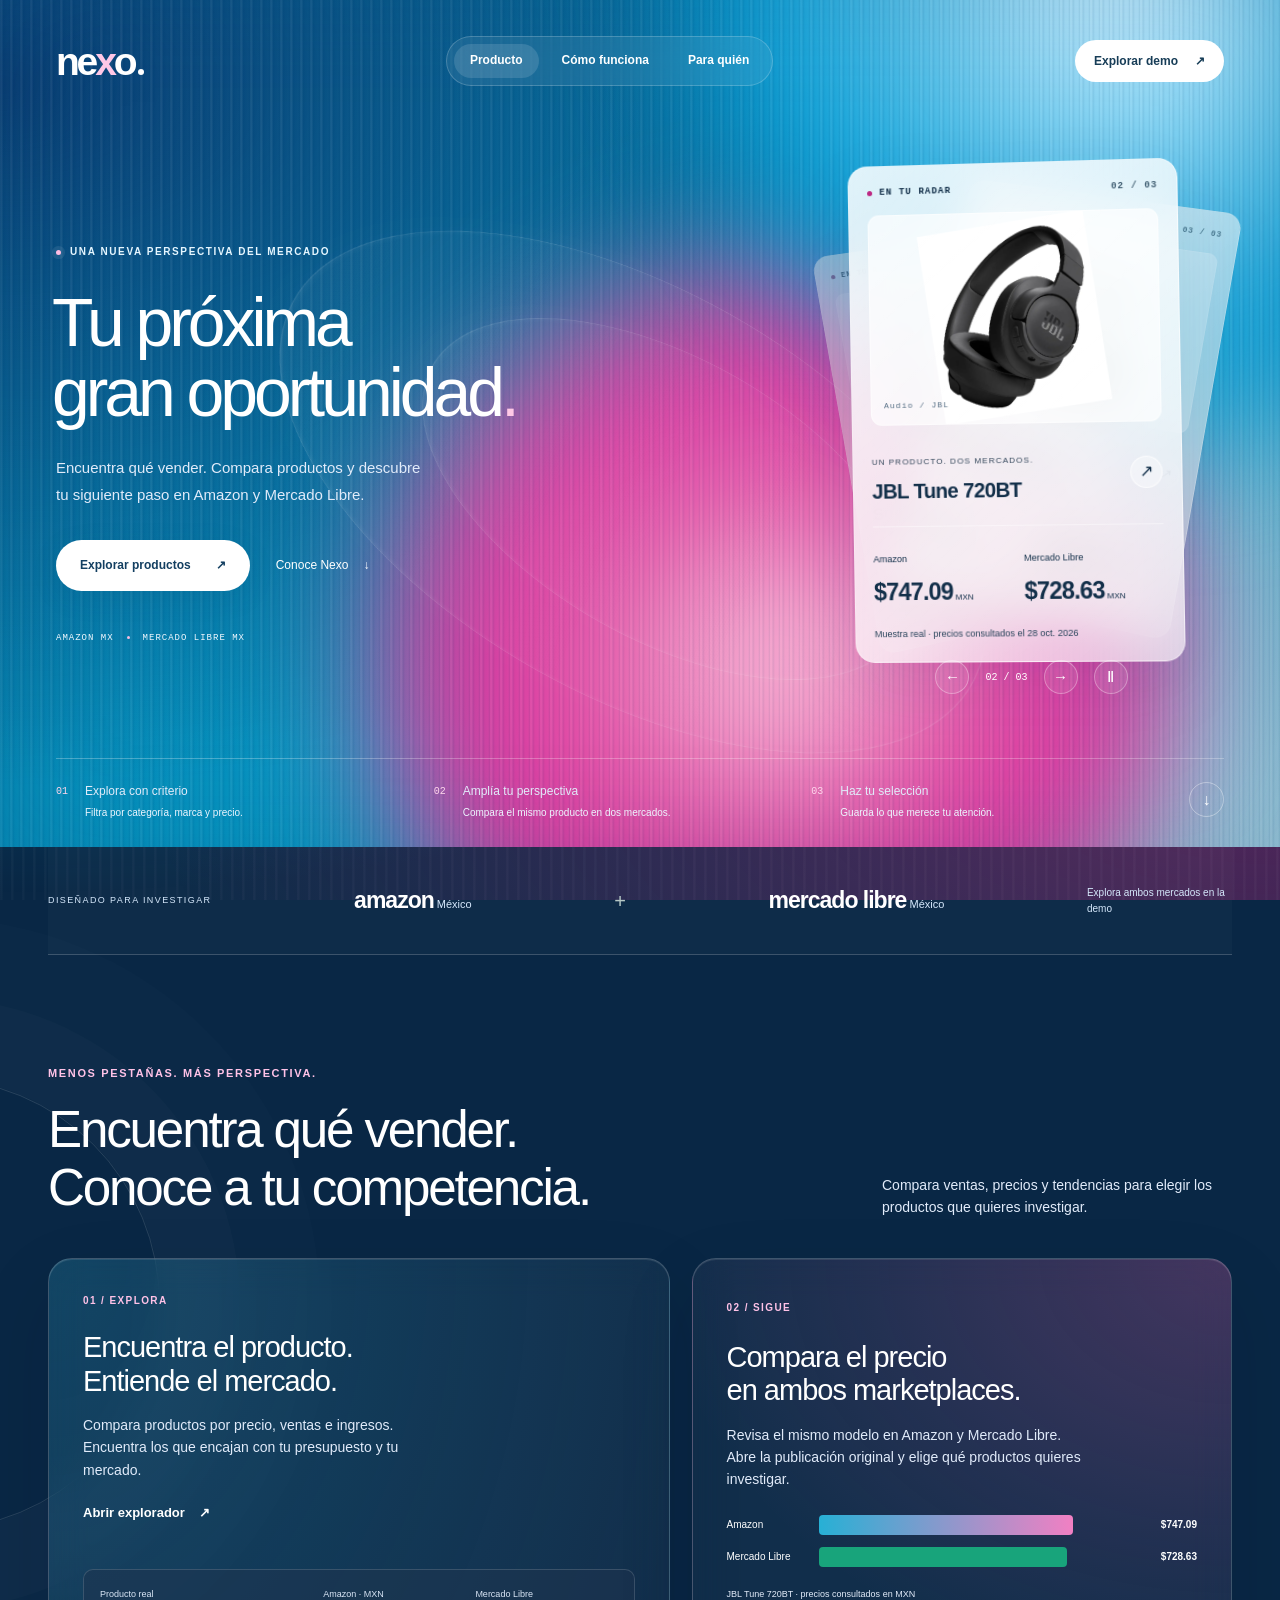
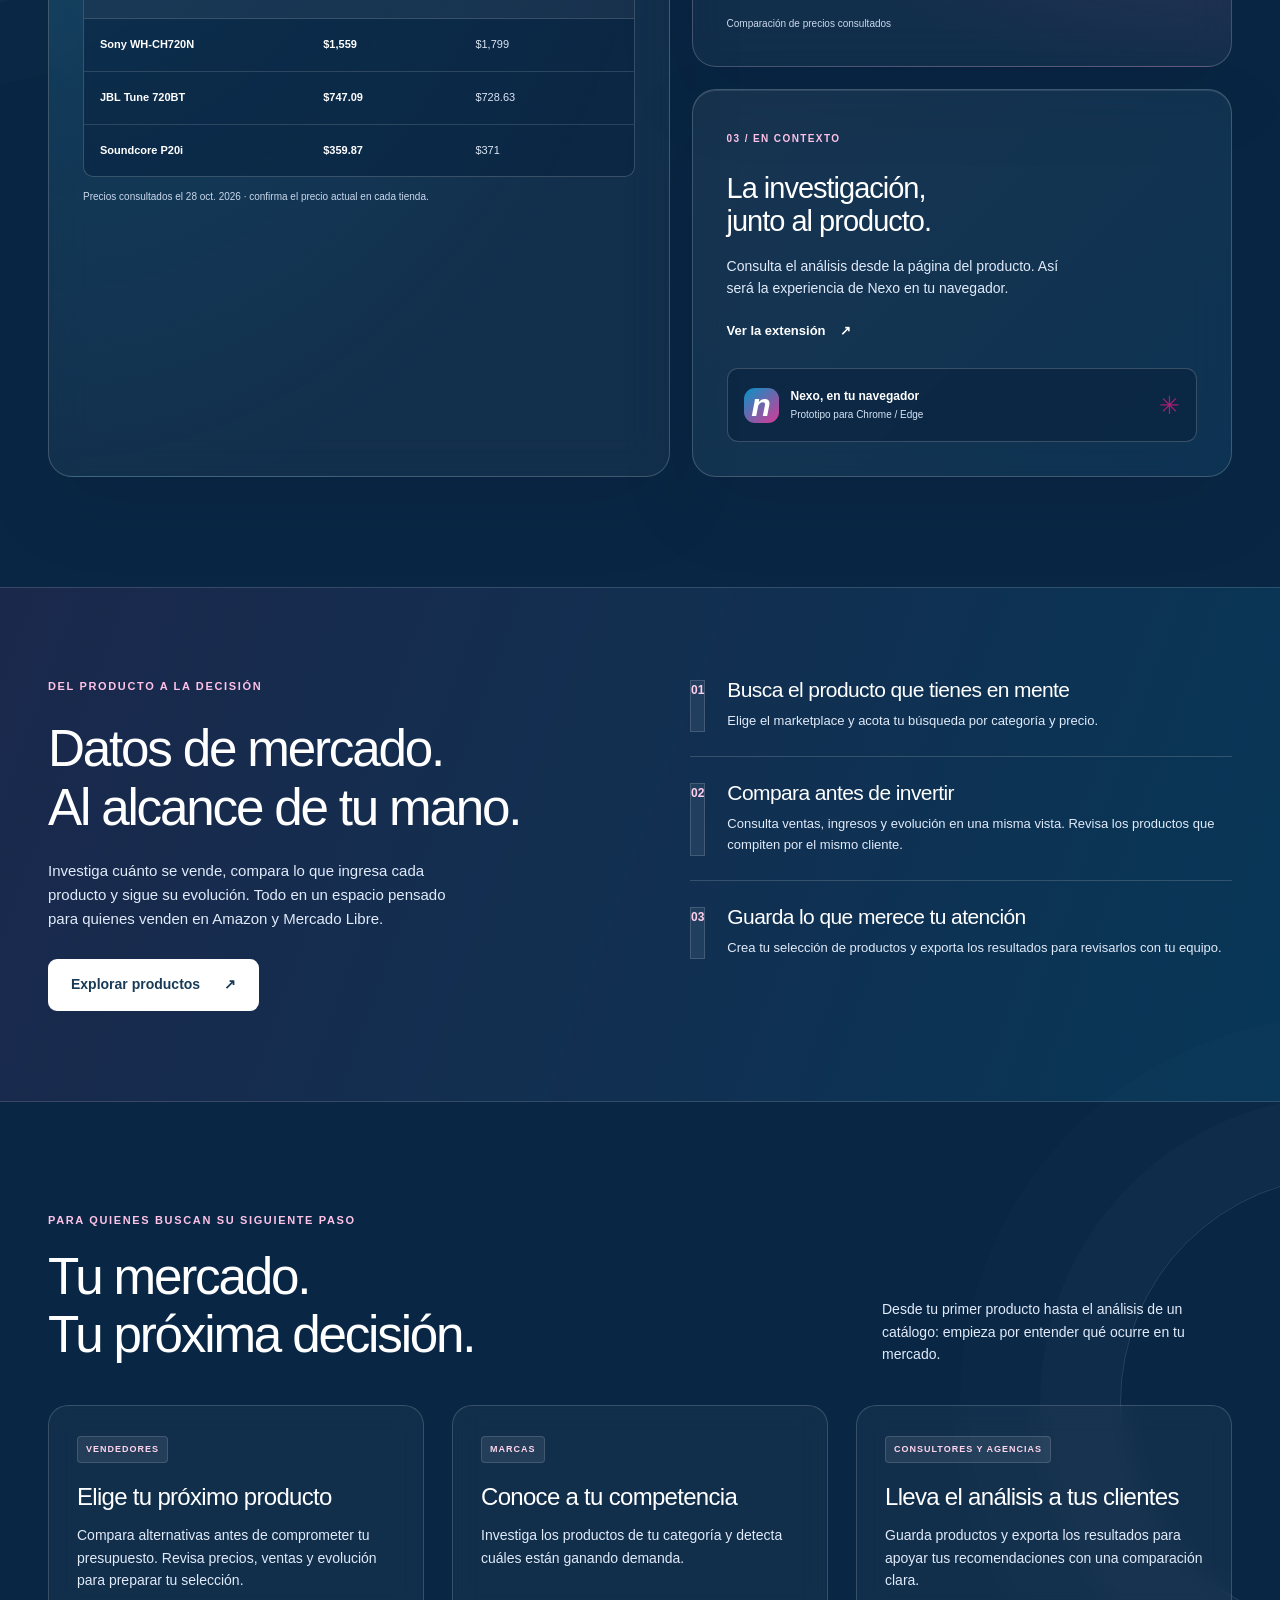
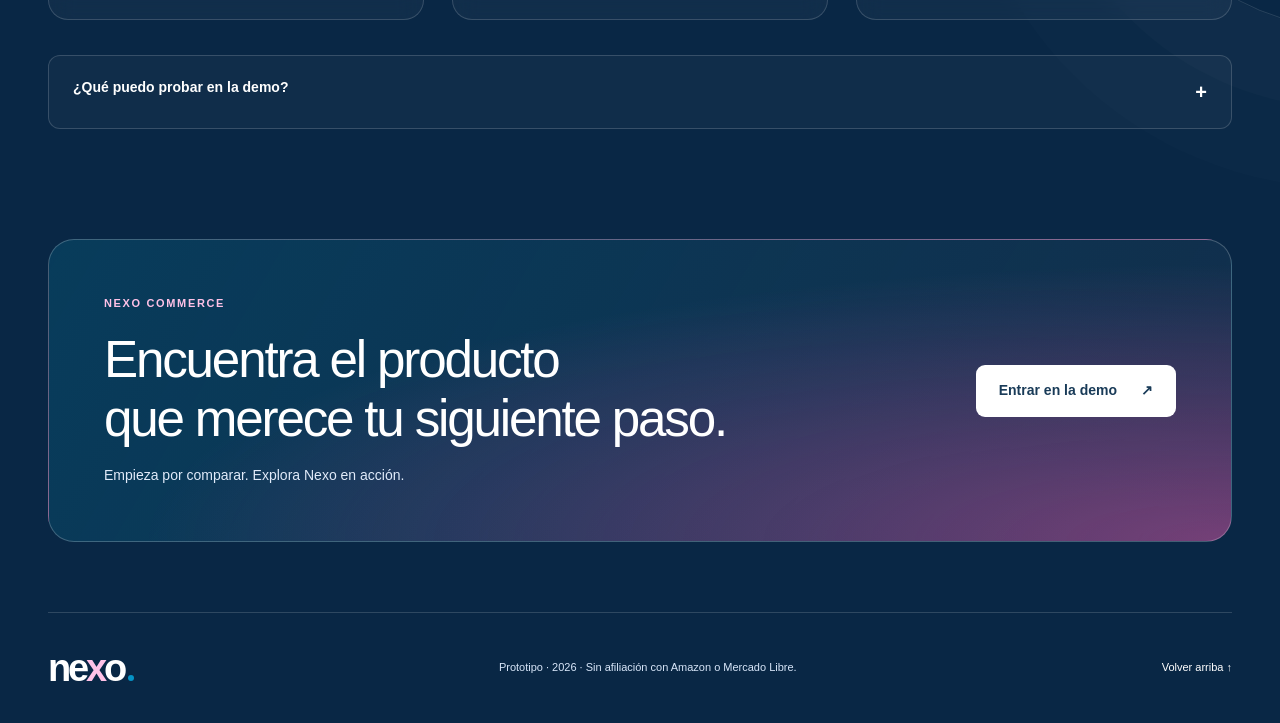
==== commit 6bfae501: "Autoplay landing product carousel with gentle orbit motion" ====
--- a/index.html
+++ b/index.html
@@ -1,5 +1,5 @@
 <!doctype html>
-<html lang="es"><head><meta charset="utf-8"><meta name="viewport" content="width=device-width, initial-scale=1, viewport-fit=cover"><meta name="theme-color" content="#0593c6"><meta name="apple-mobile-web-app-title" content="Nexo Commerce"><title>Nexo Commerce — Encuentra tu próxima oportunidad</title><meta name="description" content="Encuentra qué vender en Amazon y Mercado Libre. Compara productos, analiza a tu competencia y descubre cómo evoluciona la demanda con Nexo Commerce."><link rel="stylesheet" href="styles.css?v=20261104-evo-1"><link rel="stylesheet" href="prisma.css?v=20261104-evo-1"><script src="app.js?v=20261104-evo-1" defer></script><link rel="stylesheet" href="evolution.css?v=20261104-evo-1"><script src="catalog.js?v=20261104-evo-1" defer></script><script src="experience.js?v=20261104-evo-1" defer></script></head>
+<html lang="es"><head><meta charset="utf-8"><meta name="viewport" content="width=device-width, initial-scale=1, viewport-fit=cover"><meta name="theme-color" content="#0593c6"><meta name="apple-mobile-web-app-title" content="Nexo Commerce"><title>Nexo Commerce — Encuentra tu próxima oportunidad</title><meta name="description" content="Encuentra qué vender en Amazon y Mercado Libre. Compara productos, analiza a tu competencia y descubre cómo evoluciona la demanda con Nexo Commerce."><link rel="stylesheet" href="styles.css?v=20261104-evo-1"><link rel="stylesheet" href="prisma.css?v=20261104-evo-1"><script src="app.js?v=20261104-evo-1" defer></script><link rel="stylesheet" href="evolution.css?v=20261104-orbit-1"><script src="catalog.js?v=20261104-evo-1" defer></script><script src="experience.js?v=20261104-orbit-1" defer></script></head>
 <body class="landing prism-landing"><a class="skip" href="#contenido">Saltar al contenido</a>
 <header class="site-header"><a class="brand" href="index.html?v=20261104-evo-1" aria-label="Nexo, inicio"><span class="nexo-wordmark" aria-hidden="true">ne<span>x</span>o<i></i></span></a><nav aria-label="Principal"><a href="#producto">Producto</a><a href="#metodo">Cómo funciona</a><a href="#piloto">Para quién</a></nav><a class="button small dark" href="app.html?v=20261104-evo-1">Explorar demo <span aria-hidden="true">↗</span></a></header>
 <main id="contenido">
--- a/evolution.css
+++ b/evolution.css
@@ -11,3 +11,13 @@
 .seller-select{display:flex;flex-direction:column;gap:8px;font-size:11px;margin-top:15px}.seller-select select{padding:10px;border:1px solid #ddd9e8;border-radius:7px;background:white;font:inherit;color:#19374f}.seller-row{display:flex;justify-content:space-between;align-items:center;padding:16px 0;border-bottom:1px solid #e5e1ed;gap:15px}.seller-row strong{font-size:13px;font-weight:550}.seller-row small{font-size:10px;display:block;color:#627086;margin-top:5px}.seller-row>span{font-size:19px;font-weight:500}.discovery-local-filters{max-width:650px;justify-content:flex-end}.discovery-local-filters select{max-width:150px}
 .extension-instructions{padding-left:22px;display:grid;gap:12px;font-size:12px;color:#52647b;margin-block:22px}.extension-test-status{font-size:10px!important;line-height:1.8;margin-top:20px!important;color:#52647b}
 .prism-landing main{overflow:clip}
+
+/* Automatic product orbit: pointer hover no longer stops the carousel. */
+.radar-card{transition:transform 1s cubic-bezier(.22,.7,.2,1),opacity 1s,filter 1s;backface-visibility:hidden;will-change:transform}
+.radar-card[data-position="0"]{transform:translate3d(0,0,35px) rotate(-1deg) rotateY(-3deg)}
+.radar-card[data-position="1"]{transform:translate3d(40px,-16px,-50px) rotate(10deg) rotateY(-12deg) scale(.91)}
+.radar-card[data-position="2"]{transform:translate3d(-34px,14px,-90px) rotate(-10deg) rotateY(12deg) scale(.88)}
+.radar-card[data-position="0"] .signal-image img{animation:nexo-product-float 5s ease-in-out infinite}
+.radar-carousel[data-autoplay="false"] .signal-image img{animation-play-state:paused}
+@keyframes nexo-product-float{0%,100%{transform:translateY(0) rotate(-1deg)}50%{transform:translateY(-8px) rotate(1.5deg)}}
+@media(prefers-reduced-motion:reduce){.radar-card{transition:opacity .15s;will-change:auto}.radar-card .signal-image img{animation:none!important}}
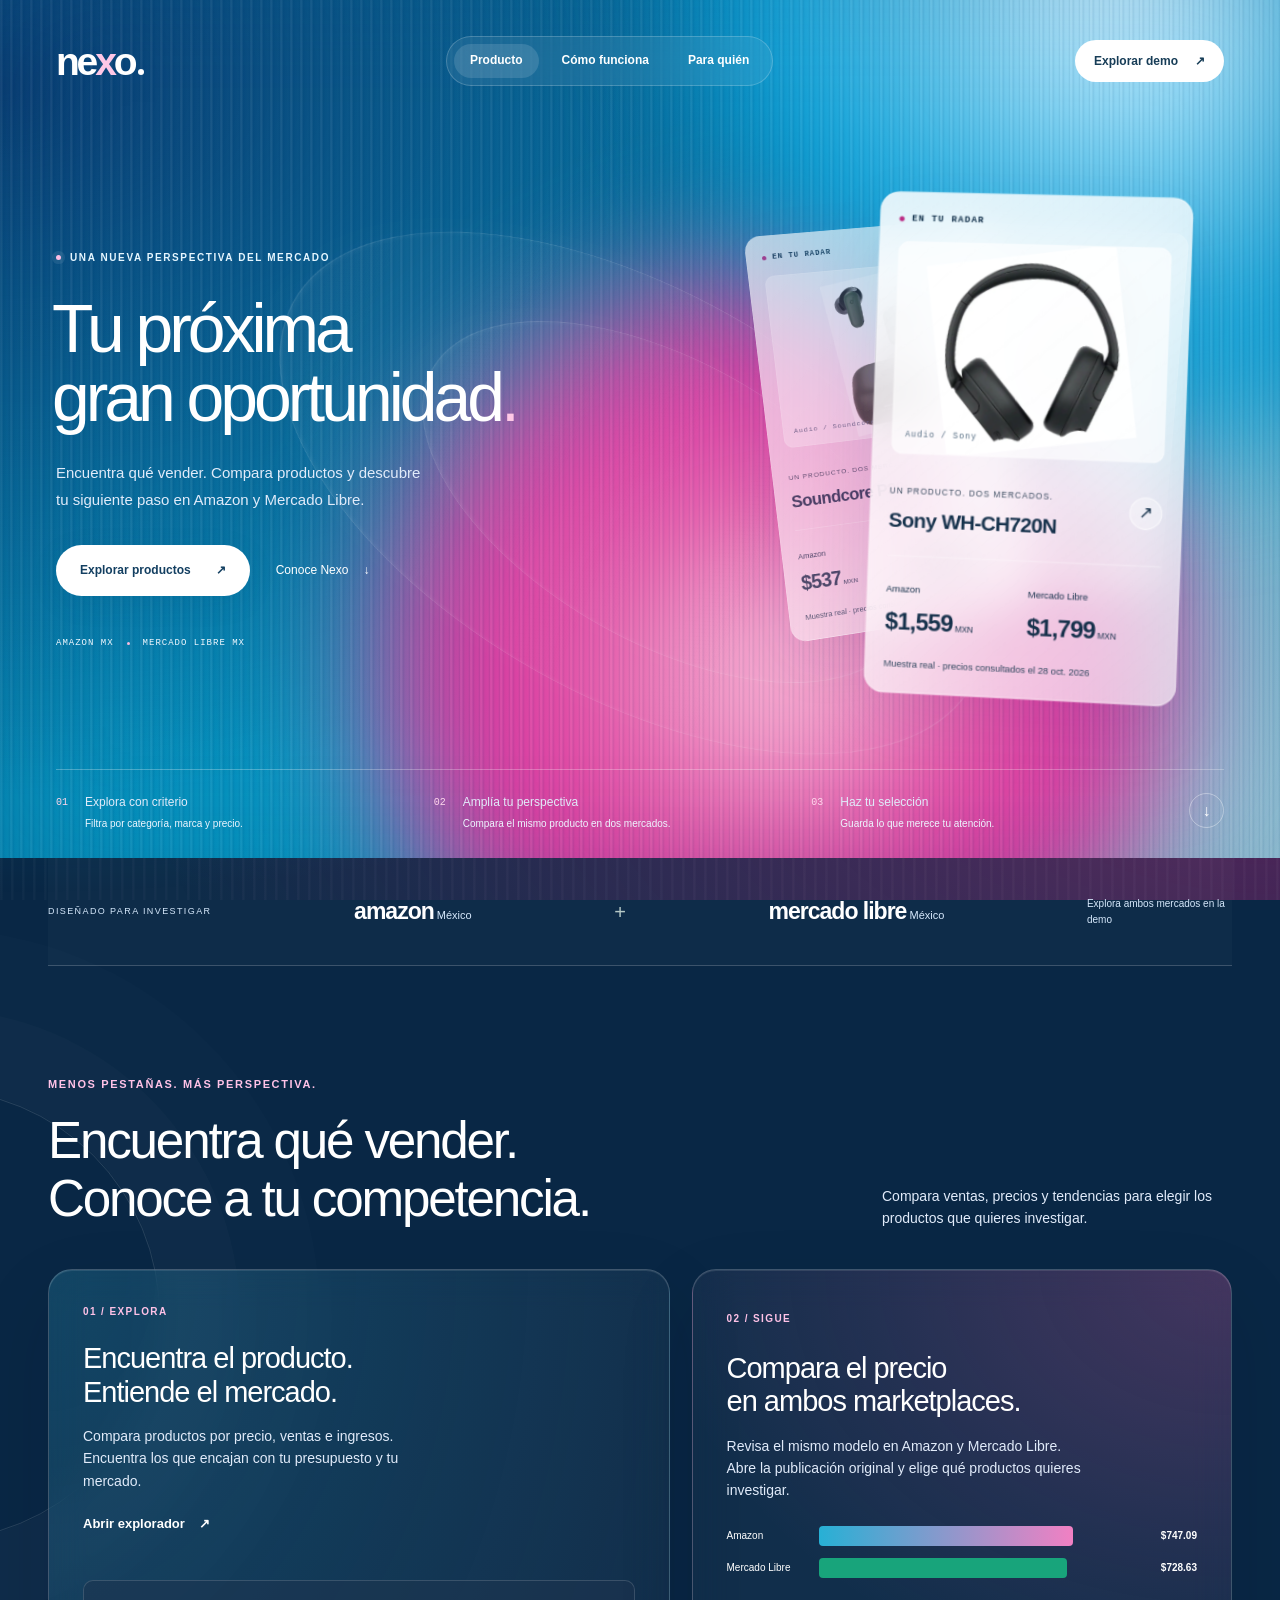
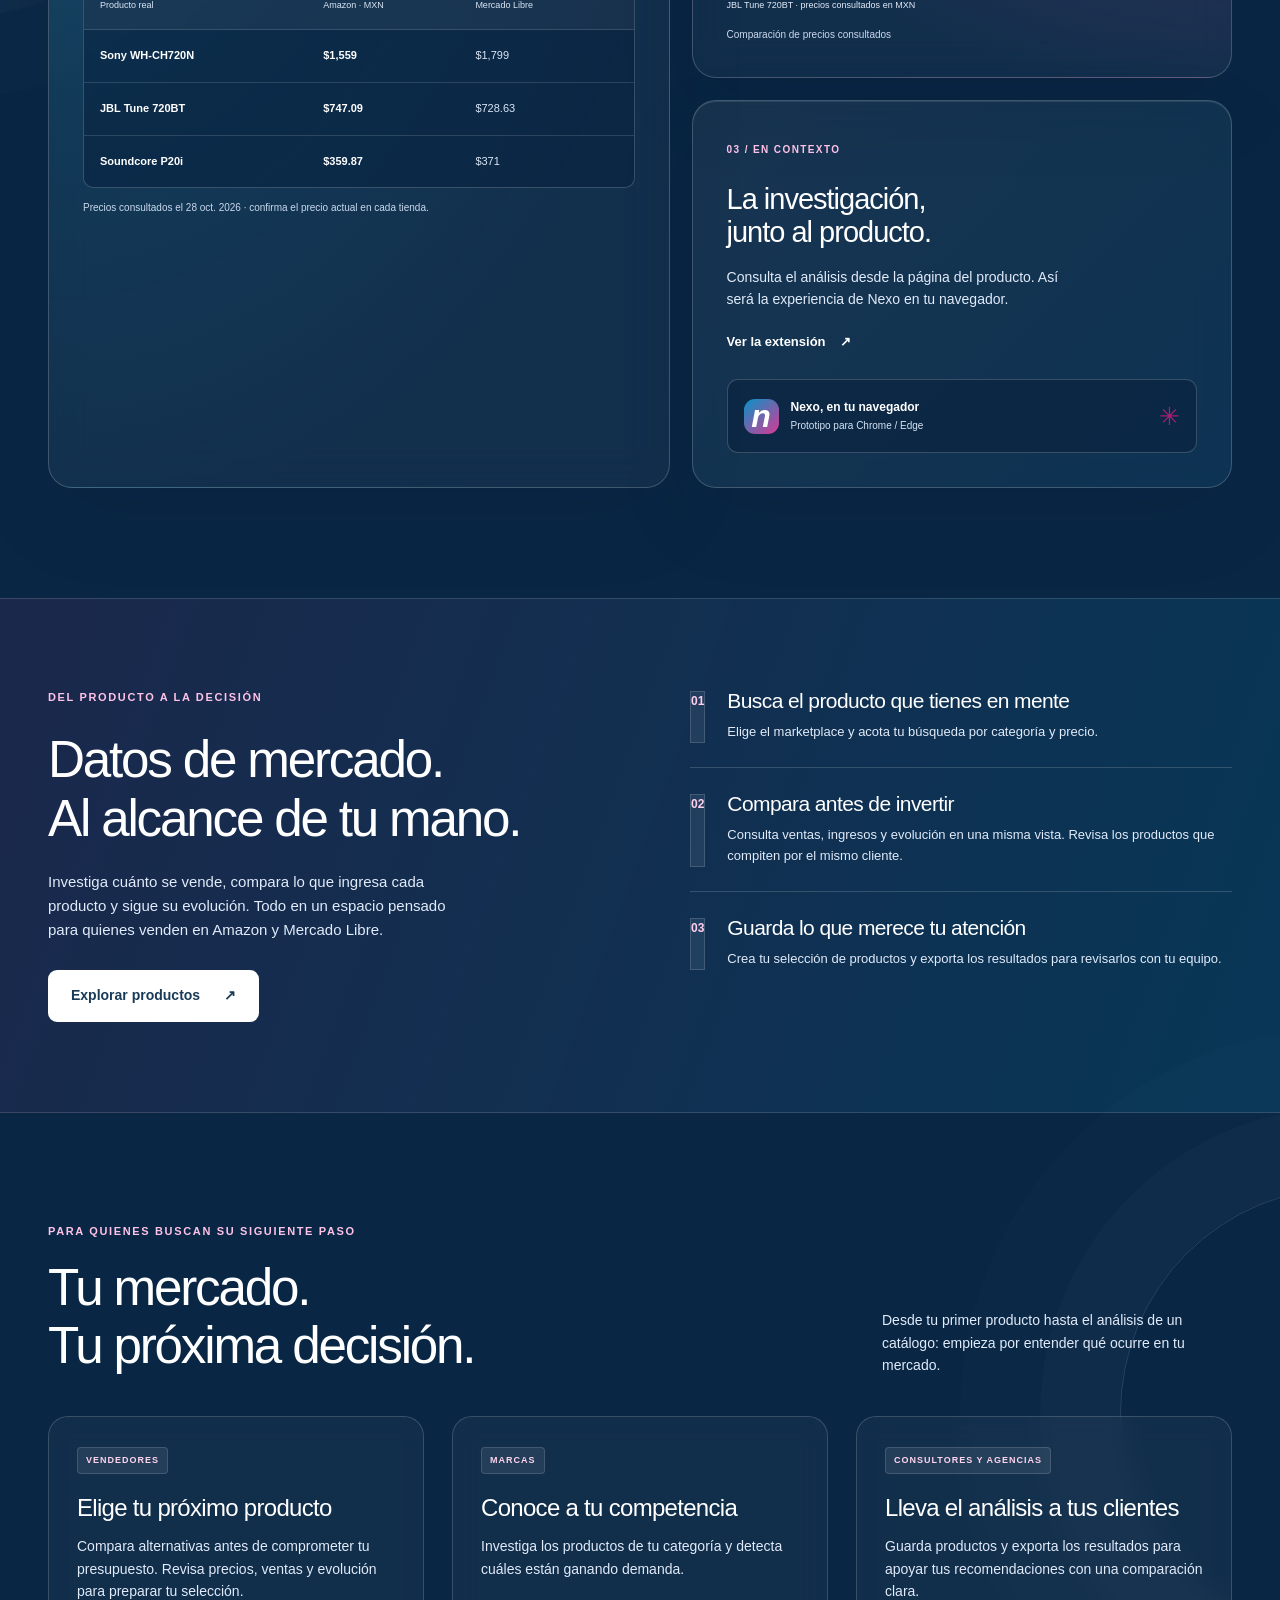
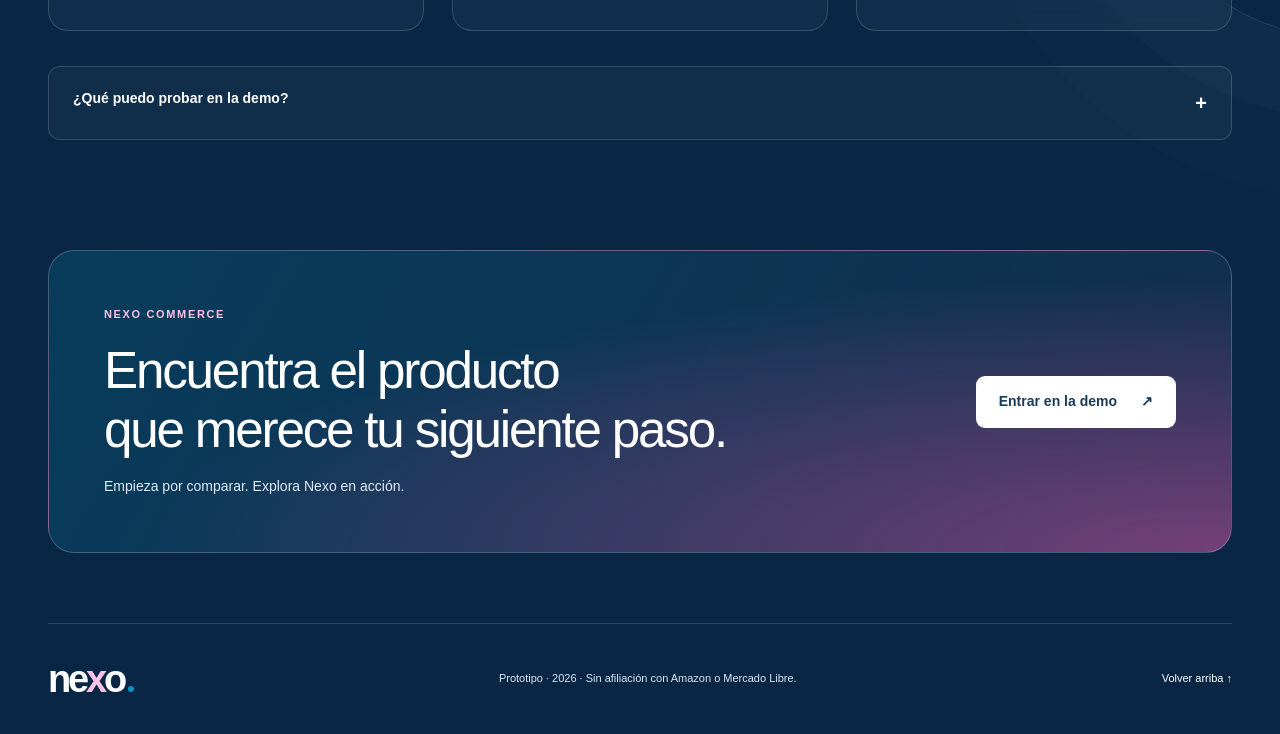
==== commit 968665e8: "Orbit three floating product cards continuously without counters" ====
--- a/index.html
+++ b/index.html
@@ -1,11 +1,11 @@
 <!doctype html>
-<html lang="es"><head><meta charset="utf-8"><meta name="viewport" content="width=device-width, initial-scale=1, viewport-fit=cover"><meta name="theme-color" content="#0593c6"><meta name="apple-mobile-web-app-title" content="Nexo Commerce"><title>Nexo Commerce — Encuentra tu próxima oportunidad</title><meta name="description" content="Encuentra qué vender en Amazon y Mercado Libre. Compara productos, analiza a tu competencia y descubre cómo evoluciona la demanda con Nexo Commerce."><link rel="stylesheet" href="styles.css?v=20261104-evo-1"><link rel="stylesheet" href="prisma.css?v=20261104-evo-1"><script src="app.js?v=20261104-evo-1" defer></script><link rel="stylesheet" href="evolution.css?v=20261104-orbit-1"><script src="catalog.js?v=20261104-evo-1" defer></script><script src="experience.js?v=20261104-orbit-1" defer></script></head>
+<html lang="es"><head><meta charset="utf-8"><meta name="viewport" content="width=device-width, initial-scale=1, viewport-fit=cover"><meta name="theme-color" content="#0593c6"><meta name="apple-mobile-web-app-title" content="Nexo Commerce"><title>Nexo Commerce — Encuentra tu próxima oportunidad</title><meta name="description" content="Encuentra qué vender en Amazon y Mercado Libre. Compara productos, analiza a tu competencia y descubre cómo evoluciona la demanda con Nexo Commerce."><link rel="stylesheet" href="styles.css?v=20261104-evo-1"><link rel="stylesheet" href="prisma.css?v=20261104-evo-1"><script src="app.js?v=20261104-evo-1" defer></script><link rel="stylesheet" href="evolution.css?v=20261104-merry-1"><script src="catalog.js?v=20261104-evo-1" defer></script><script src="experience.js?v=20261104-merry-1" defer></script></head>
 <body class="landing prism-landing"><a class="skip" href="#contenido">Saltar al contenido</a>
 <header class="site-header"><a class="brand" href="index.html?v=20261104-evo-1" aria-label="Nexo, inicio"><span class="nexo-wordmark" aria-hidden="true">ne<span>x</span>o<i></i></span></a><nav aria-label="Principal"><a href="#producto">Producto</a><a href="#metodo">Cómo funciona</a><a href="#piloto">Para quién</a></nav><a class="button small dark" href="app.html?v=20261104-evo-1">Explorar demo <span aria-hidden="true">↗</span></a></header>
 <main id="contenido">
 <section class="prism-hero" aria-labelledby="hero-title"><div class="light-field" aria-hidden="true"><div class="color-cloud cloud-pink"></div><div class="color-cloud cloud-ice"></div><div class="ribbed-glass"></div><div class="glass-disc disc-one"></div><div class="glass-disc disc-two"></div></div>
 <div class="prism-content"><div class="prism-copy"><div class="prism-eyebrow"><span></span> UNA NUEVA PERSPECTIVA DEL MERCADO</div><h1 id="hero-title">Tu próxima<br>gran oportunidad<span>.</span></h1><p>Encuentra qué vender. Compara productos y descubre tu siguiente paso en Amazon y Mercado Libre.</p><div class="prism-actions"><a class="button prism-primary" href="app.html?v=20261104-evo-1">Explorar productos <span aria-hidden="true">↗</span></a><a class="prism-secondary" href="#producto">Conoce Nexo <span aria-hidden="true">↓</span></a></div><div class="prism-market-note"><span>AMAZON MX</span><i></i><span>MERCADO LIBRE MX</span></div></div>
-<div class="radar-carousel" role="region" aria-roledescription="carrusel" aria-label="Tres productos reales en tu radar"><div id="radar-stage" class="radar-stage"></div><div class="radar-controls"><button type="button" id="radar-prev" aria-label="Producto anterior">←</button><span id="radar-position">01 / 03</span><button type="button" id="radar-next" aria-label="Producto siguiente">→</button><button type="button" id="radar-pause" aria-label="Pausar rotación">Ⅱ</button></div></div></div>
+<div class="radar-carousel" role="region" aria-roledescription="carrusel" aria-label="Tres productos reales en tu radar"><div id="radar-stage" class="radar-stage"></div><button type="button" id="radar-motion-toggle" class="radar-motion-toggle" aria-pressed="false">Pausar animación</button></div></div>
 <div class="prism-bottom"><div><span>01</span><p>Explora con criterio<small>Filtra por categoría, marca y precio.</small></p></div><div><span>02</span><p>Amplía tu perspectiva<small>Compara el mismo producto en dos mercados.</small></p></div><div><span>03</span><p>Haz tu selección<small>Guarda lo que merece tu atención.</small></p></div><a href="#producto" class="prism-scroll" aria-label="Descubrir el producto">↓</a></div></section>
 <div class="market-strip wrap"><span>DISEÑADO PARA INVESTIGAR</span><strong>amazon<span class="market-country"> México</span></strong><span class="strip-plus">+</span><strong>mercado libre<span class="market-country"> México</span></strong><span class="strip-end">Explora ambos mercados en la demo</span></div>
 <section class="section wrap" id="producto"><div class="section-heading"><div><div class="eyebrow">MENOS PESTAÑAS. MÁS PERSPECTIVA.</div><h2>Encuentra qué vender.<br>Conoce a tu competencia.</h2></div><p>Compara ventas, precios y tendencias para elegir los productos que quieres investigar.</p></div><div class="feature-grid"><article class="feature feature-large"><span class="feature-number">01 / EXPLORA</span><h3>Encuentra el producto.<br>Entiende el mercado.</h3><p>Compara productos por precio, ventas e ingresos. Encuentra los que encajan con tu presupuesto y tu mercado.</p><a class="text-link" href="app.html?v=20261104-evo-1">Abrir explorador <span aria-hidden="true">↗</span></a><div class="mini-table"><div><span>Producto real</span><span>Amazon · MXN</span><span>Mercado Libre</span></div><div><strong>Sony WH-CH720N</strong><strong>$1,559</strong><span>$1,799</span></div><div><strong>JBL Tune 720BT</strong><strong>$747.09</strong><span>$728.63</span></div><div><strong>Soundcore P20i</strong><strong>$359.87</strong><span>$371</span></div></div><small class="caption">Precios consultados el 28 oct. 2026 · confirma el precio actual en cada tienda.</small></article><article class="feature blue-feature"><span class="feature-number">02 / SIGUE</span><h3>Compara el precio<br>en ambos marketplaces.</h3><p>Revisa el mismo modelo en Amazon y Mercado Libre. Abre la publicación original y elige qué productos quieres investigar.</p><div class="market-price-bars"><div><span>Amazon</span><i style="width:83%"></i><strong>$747.09</strong></div><div><span>Mercado Libre</span><i style="width:81%"></i><strong>$728.63</strong></div><small>JBL Tune 720BT · precios consultados en MXN</small></div><span class="caption">Comparación de precios consultados</span></article><article class="feature extension-feature"><span class="feature-number">03 / EN CONTEXTO</span><h3>La investigación,<br>junto al producto.</h3><p>Consulta el análisis desde la página del producto. Así será la experiencia de Nexo en tu navegador.</p><a class="text-link" href="app.html?extension=1&amp;v=20261104-evo-1">Ver la extensión <span aria-hidden="true">↗</span></a><div class="extension-art"><span class="brand-mark">n</span><div><strong>Nexo, en tu navegador</strong><small>Prototipo para Chrome / Edge</small></div><span aria-hidden="true">✳</span></div></article></div></section>
--- a/evolution.css
+++ b/evolution.css
@@ -12,12 +12,17 @@
 .extension-instructions{padding-left:22px;display:grid;gap:12px;font-size:12px;color:#52647b;margin-block:22px}.extension-test-status{font-size:10px!important;line-height:1.8;margin-top:20px!important;color:#52647b}
 .prism-landing main{overflow:clip}
 
-/* Automatic product orbit: pointer hover no longer stops the carousel. */
-.radar-card{transition:transform 1s cubic-bezier(.22,.7,.2,1),opacity 1s,filter 1s;backface-visibility:hidden;will-change:transform}
-.radar-card[data-position="0"]{transform:translate3d(0,0,35px) rotate(-1deg) rotateY(-3deg)}
-.radar-card[data-position="1"]{transform:translate3d(40px,-16px,-50px) rotate(10deg) rotateY(-12deg) scale(.91)}
-.radar-card[data-position="2"]{transform:translate3d(-34px,14px,-90px) rotate(-10deg) rotateY(12deg) scale(.88)}
-.radar-card[data-position="0"] .signal-image img{animation:nexo-product-float 5s ease-in-out infinite}
+/* Three levitating cards orbit continuously, without slide counters or arrows. */
+.radar-carousel{width:460px;max-width:100%;min-width:0;align-self:center}
+.radar-stage{height:535px;perspective:1400px;position:relative;isolation:isolate}
+.radar-card{width:66%;max-width:300px;left:50%;top:30px;right:auto;bottom:auto;transform-origin:center center;transition:none;will-change:transform;backface-visibility:visible;margin:0}
+.radar-card .signal-image img{animation:nexo-orbit-levitation 6s ease-in-out infinite}
+.radar-card:nth-child(2) .signal-image img{animation-delay:-2s}.radar-card:nth-child(3) .signal-image img{animation-delay:-4s}
 .radar-carousel[data-autoplay="false"] .signal-image img{animation-play-state:paused}
-@keyframes nexo-product-float{0%,100%{transform:translateY(0) rotate(-1deg)}50%{transform:translateY(-8px) rotate(1.5deg)}}
-@media(prefers-reduced-motion:reduce){.radar-card{transition:opacity .15s;will-change:auto}.radar-card .signal-image img{animation:none!important}}
+.radar-motion-toggle{position:absolute;width:1px;height:1px;padding:0;border:0;overflow:hidden;clip-path:inset(50%);white-space:nowrap}
+.radar-motion-toggle:focus-visible{position:relative;width:auto;height:auto;padding:8px 14px;border:1px solid #fff8;border-radius:6px;clip-path:none;color:white;background:#154b70;outline:2px solid white;margin-top:10px}
+@keyframes nexo-orbit-levitation{0%,100%{transform:translateY(0)}50%{transform:translateY(-6px)}}
+@media(max-width:1000px){.radar-carousel{width:360px}.radar-stage{height:470px}.radar-card{left:50%;width:66%;max-width:270px}}
+@media(max-width:700px){.radar-carousel{width:340px;max-width:100%;margin-top:20px}.radar-stage{height:420px}.radar-card{left:50%;width:68%;top:18px}}
+@media(prefers-reduced-motion:reduce){.radar-card{will-change:auto}.radar-card .signal-image img{animation:none!important}}
+.radar-card .signal-top{justify-content:flex-start;gap:7px}.radar-card .signal-top .signal-live{margin:0!important}
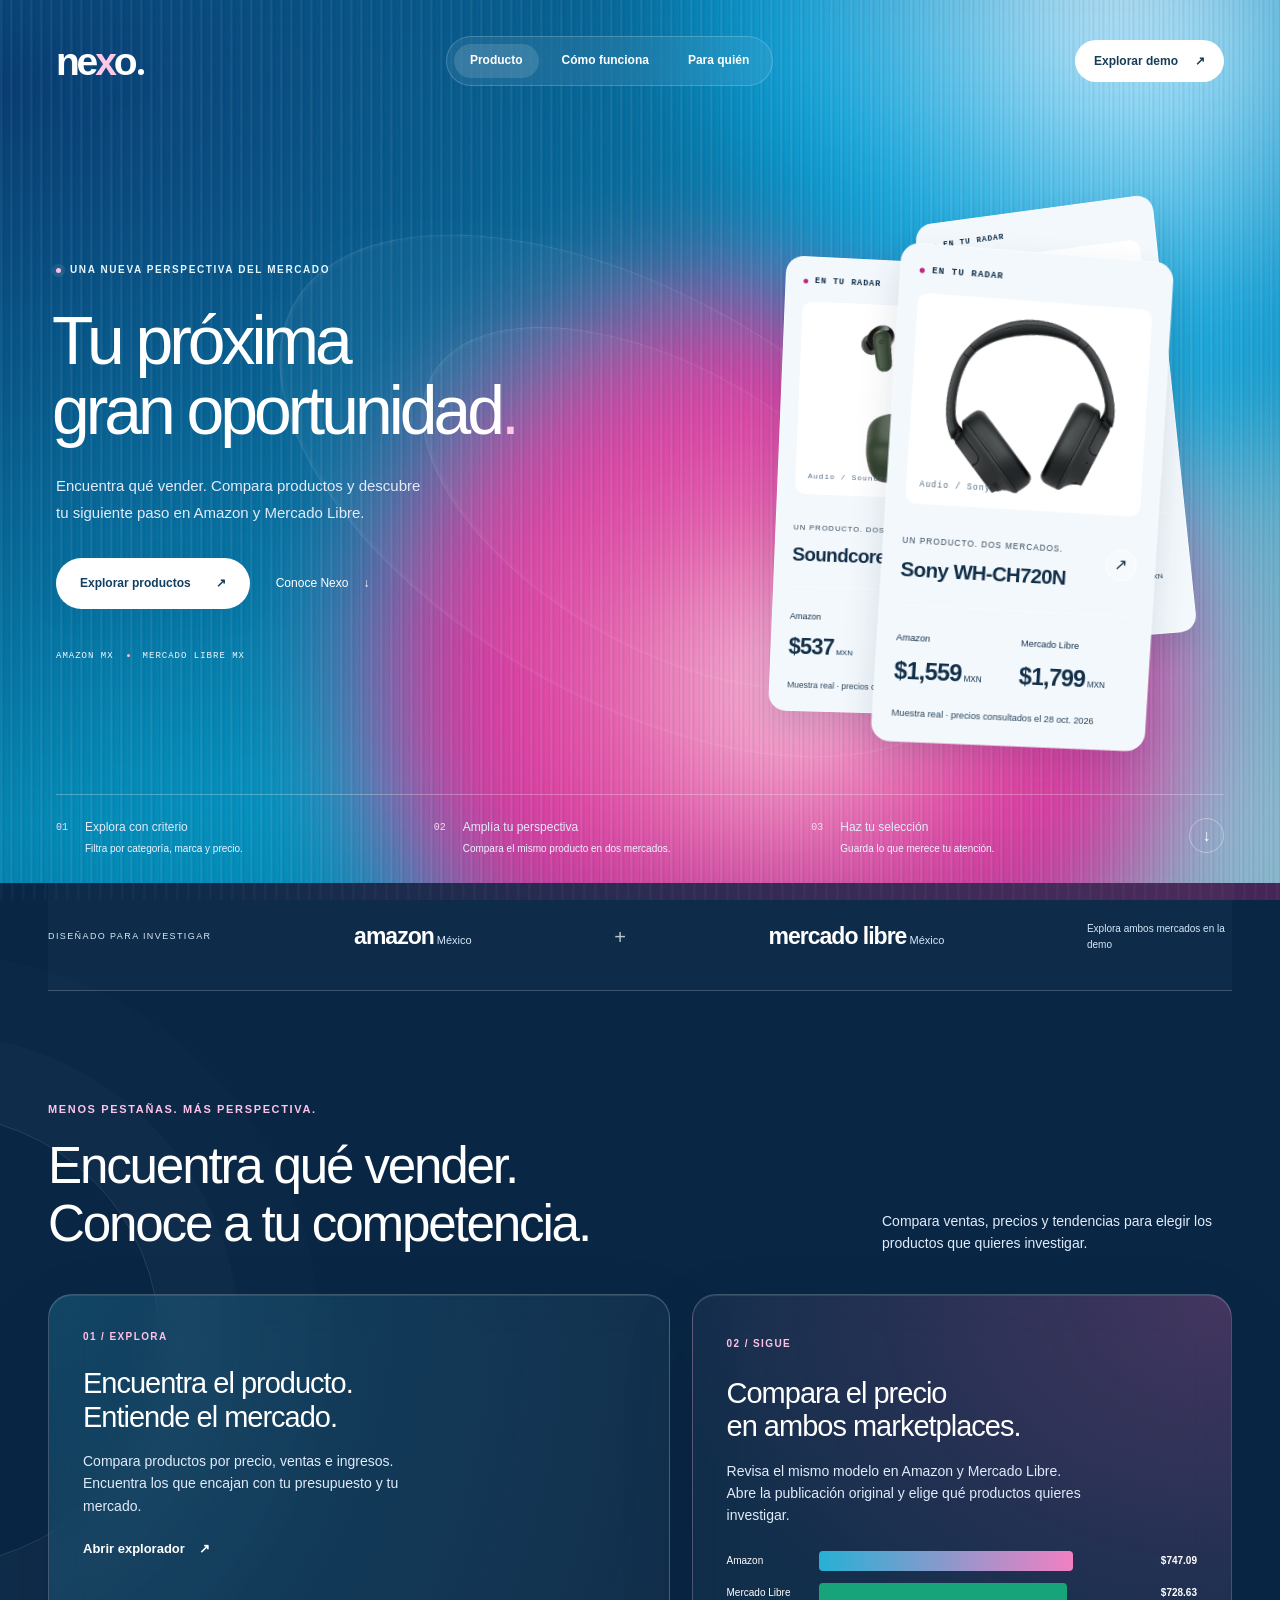
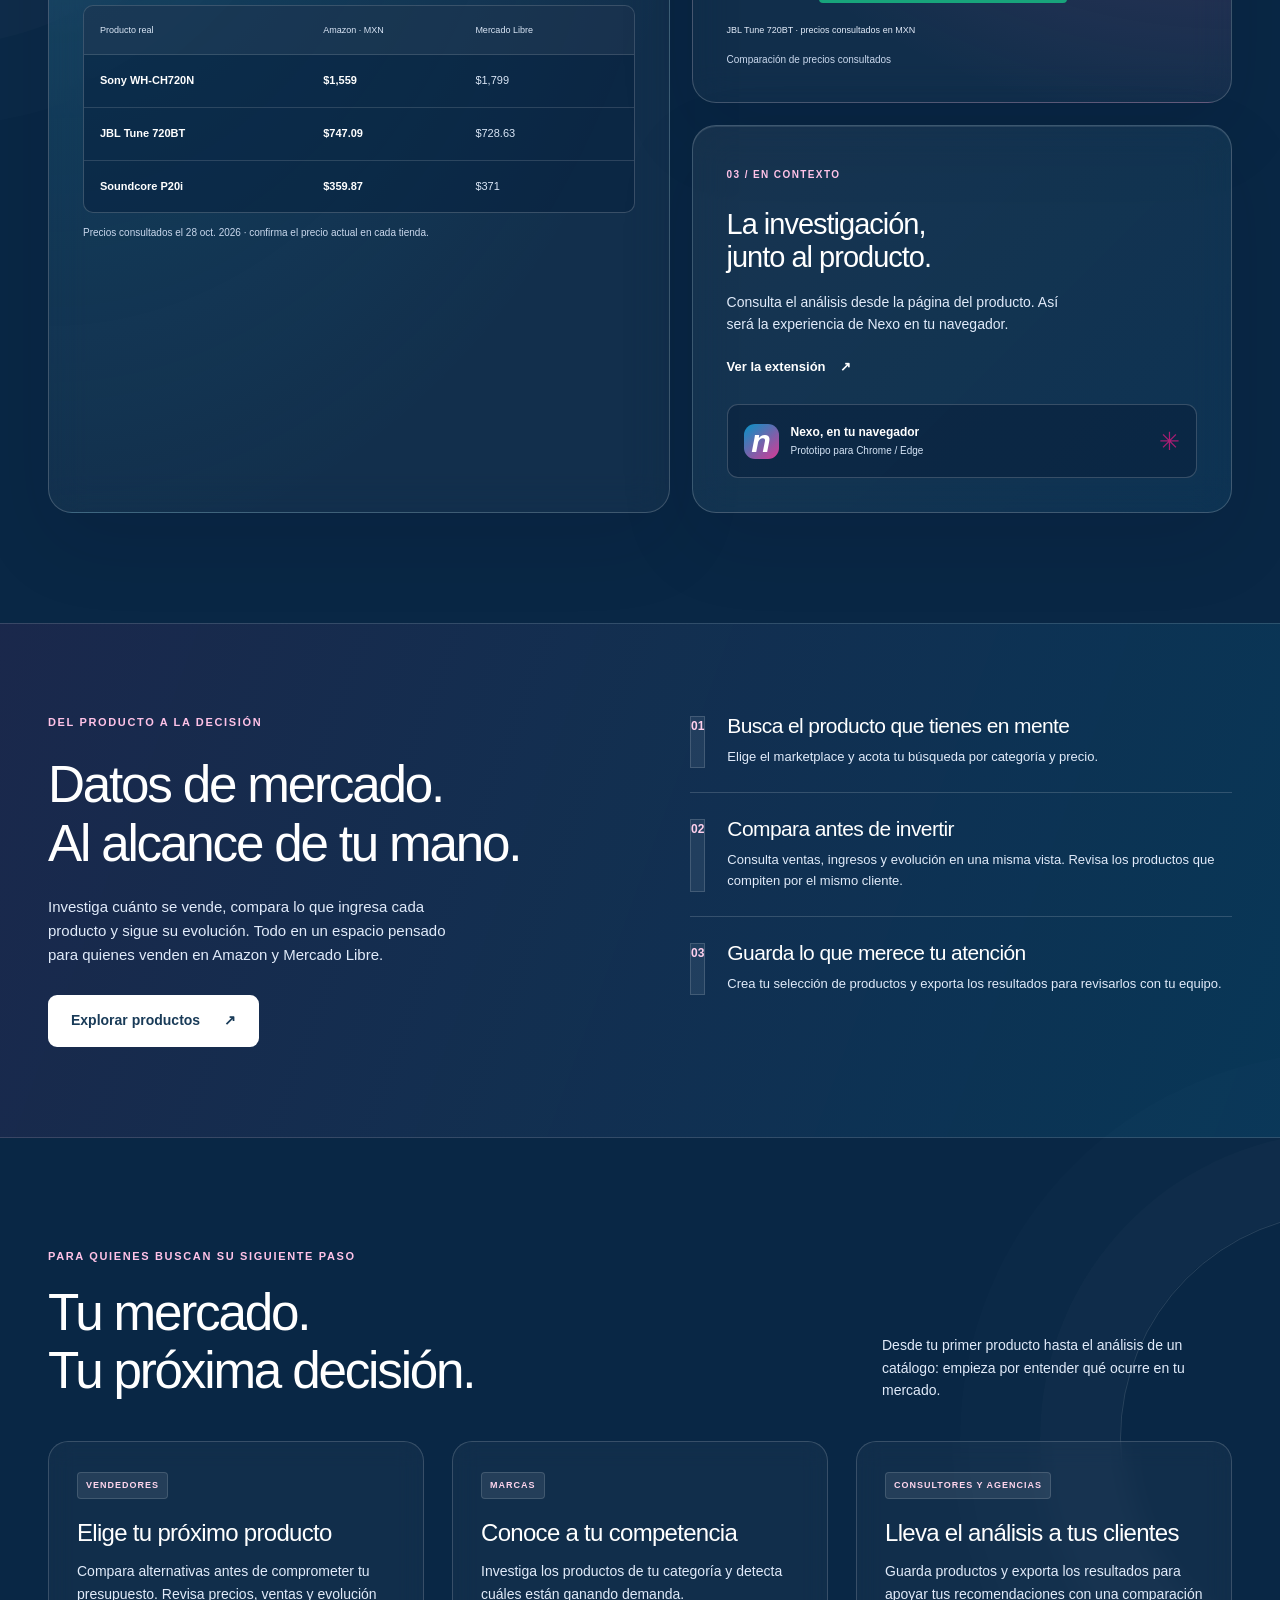
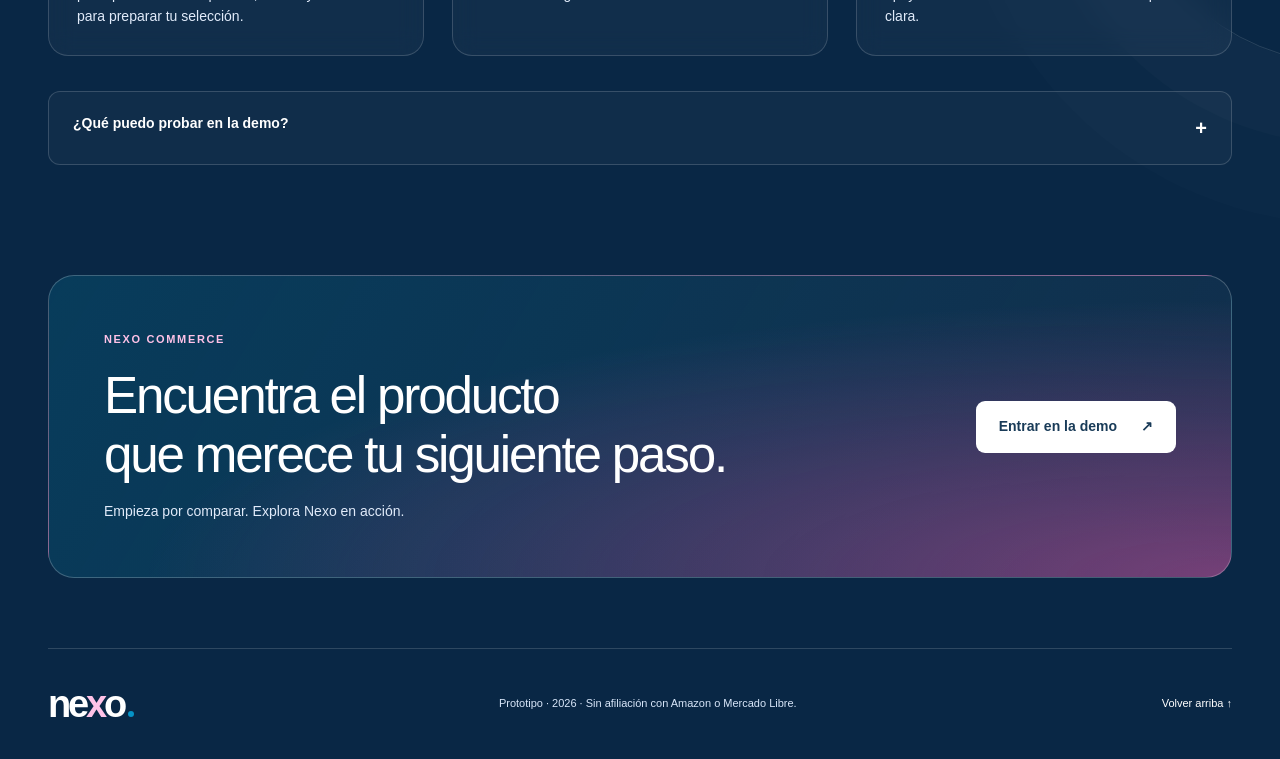
==== commit a8e266ec: "Apply selected floating figure-eight animation with opaque cards" ====
--- a/index.html
+++ b/index.html
@@ -1,5 +1,5 @@
 <!doctype html>
-<html lang="es"><head><meta charset="utf-8"><meta name="viewport" content="width=device-width, initial-scale=1, viewport-fit=cover"><meta name="theme-color" content="#0593c6"><meta name="apple-mobile-web-app-title" content="Nexo Commerce"><title>Nexo Commerce — Encuentra tu próxima oportunidad</title><meta name="description" content="Encuentra qué vender en Amazon y Mercado Libre. Compara productos, analiza a tu competencia y descubre cómo evoluciona la demanda con Nexo Commerce."><link rel="stylesheet" href="styles.css?v=20261104-evo-1"><link rel="stylesheet" href="prisma.css?v=20261104-evo-1"><script src="app.js?v=20261104-evo-1" defer></script><link rel="stylesheet" href="evolution.css?v=20261104-merry-1"><script src="catalog.js?v=20261104-evo-1" defer></script><script src="experience.js?v=20261104-merry-1" defer></script></head>
+<html lang="es"><head><meta charset="utf-8"><meta name="viewport" content="width=device-width, initial-scale=1, viewport-fit=cover"><meta name="theme-color" content="#0593c6"><meta name="apple-mobile-web-app-title" content="Nexo Commerce"><title>Nexo Commerce — Encuentra tu próxima oportunidad</title><meta name="description" content="Encuentra qué vender en Amazon y Mercado Libre. Compara productos, analiza a tu competencia y descubre cómo evoluciona la demanda con Nexo Commerce."><link rel="stylesheet" href="styles.css?v=20261104-evo-1"><link rel="stylesheet" href="prisma.css?v=20261104-evo-1"><script src="app.js?v=20261104-evo-1" defer></script><link rel="stylesheet" href="evolution.css?v=20261104-eight-2"><script src="catalog.js?v=20261104-evo-1" defer></script><script src="experience.js?v=20261104-eight-2" defer></script></head>
 <body class="landing prism-landing"><a class="skip" href="#contenido">Saltar al contenido</a>
 <header class="site-header"><a class="brand" href="index.html?v=20261104-evo-1" aria-label="Nexo, inicio"><span class="nexo-wordmark" aria-hidden="true">ne<span>x</span>o<i></i></span></a><nav aria-label="Principal"><a href="#producto">Producto</a><a href="#metodo">Cómo funciona</a><a href="#piloto">Para quién</a></nav><a class="button small dark" href="app.html?v=20261104-evo-1">Explorar demo <span aria-hidden="true">↗</span></a></header>
 <main id="contenido">
--- a/evolution.css
+++ b/evolution.css
@@ -26,3 +26,11 @@
 @media(max-width:700px){.radar-carousel{width:340px;max-width:100%;margin-top:20px}.radar-stage{height:420px}.radar-card{left:50%;width:68%;top:18px}}
 @media(prefers-reduced-motion:reduce){.radar-card{will-change:auto}.radar-card .signal-image img{animation:none!important}}
 .radar-card .signal-top{justify-content:flex-start;gap:7px}.radar-card .signal-top .signal-live{margin:0!important}
+
+/* Selected: Ocho flotante. Constant opaque surfaces; depth uses overlap only. */
+.radar-stage{height:560px}
+.prism-landing .radar-card{width:60%;max-width:270px;top:58px;background:#f3f8fc;opacity:1;filter:none;backdrop-filter:none;box-shadow:0 16px 34px #15354d22}
+.prism-landing .radar-card .signal-image{background:#fff}
+.prism-landing .radar-card .signal-image img{animation:none;mix-blend-mode:normal}
+@media(max-width:1000px){.radar-stage{height:510px}}
+@media(max-width:700px){.radar-stage{height:465px}.prism-landing .radar-card{width:60%;top:54px}}
